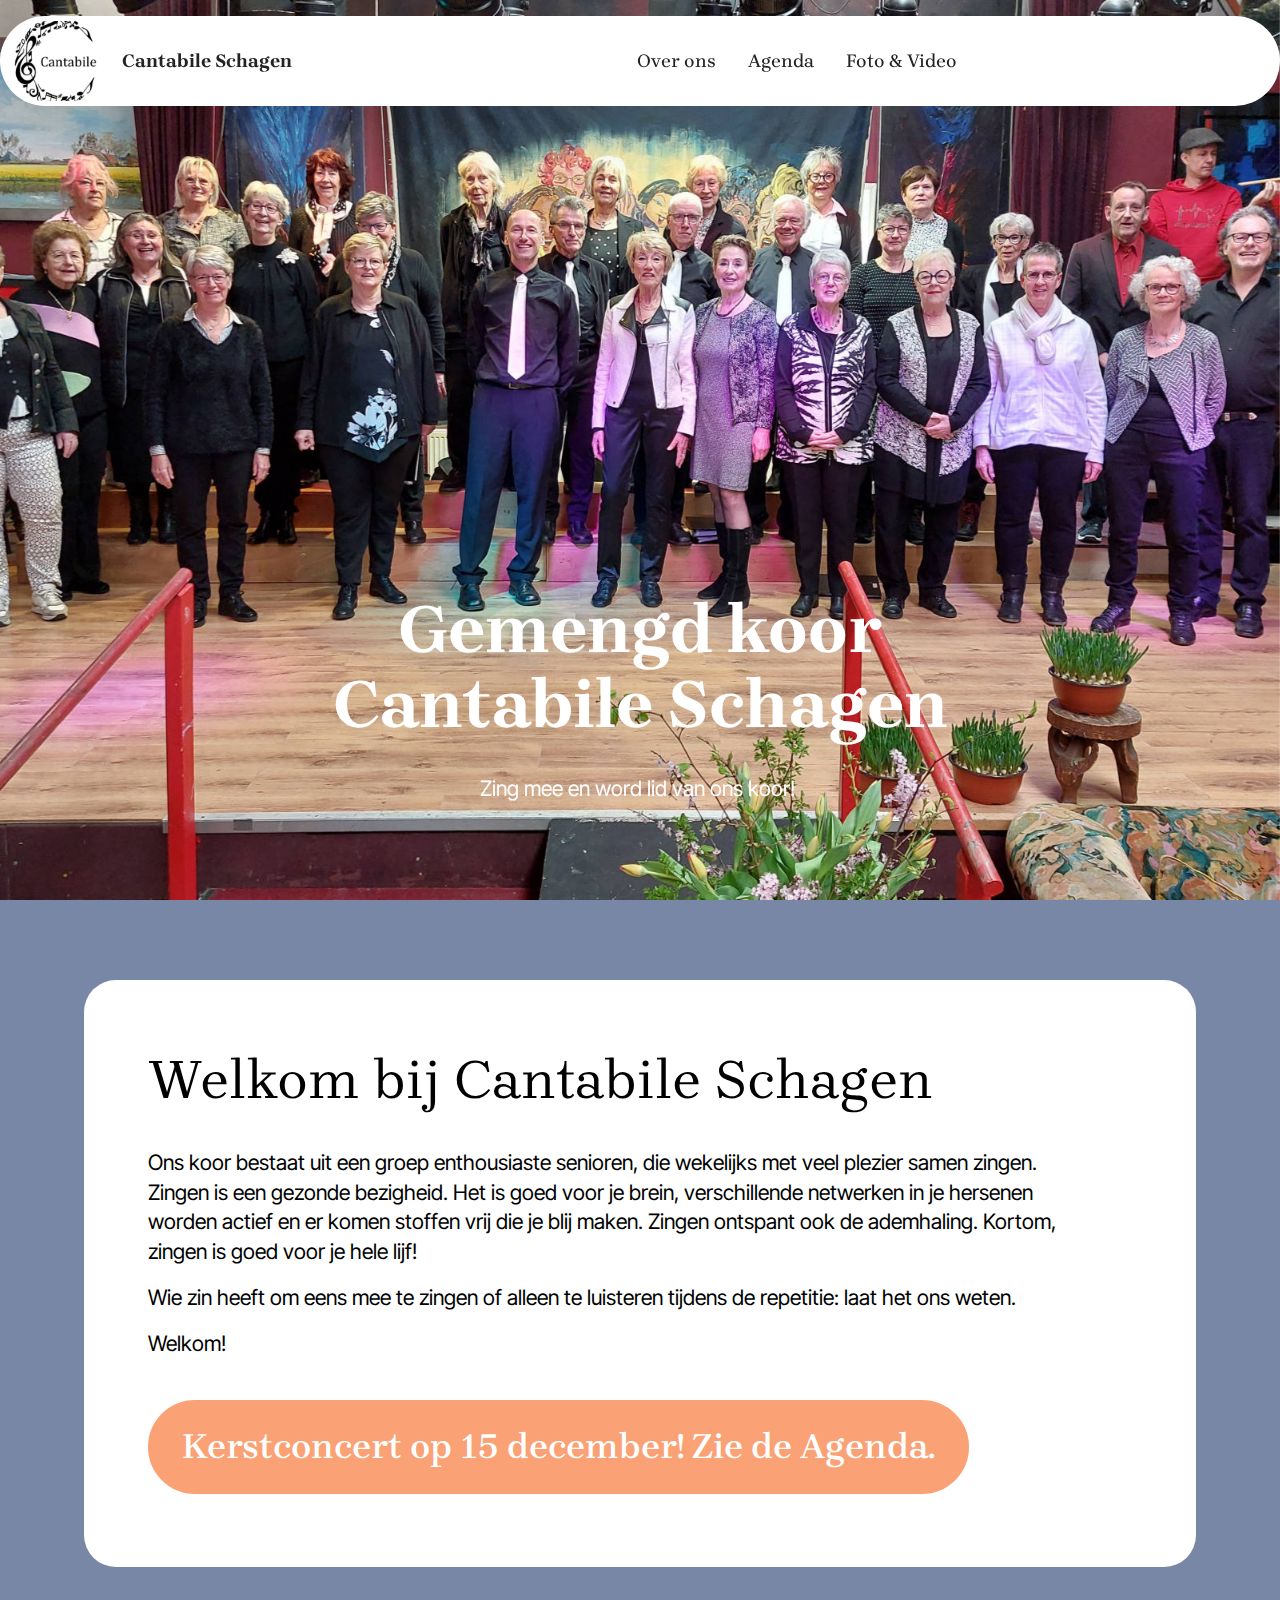
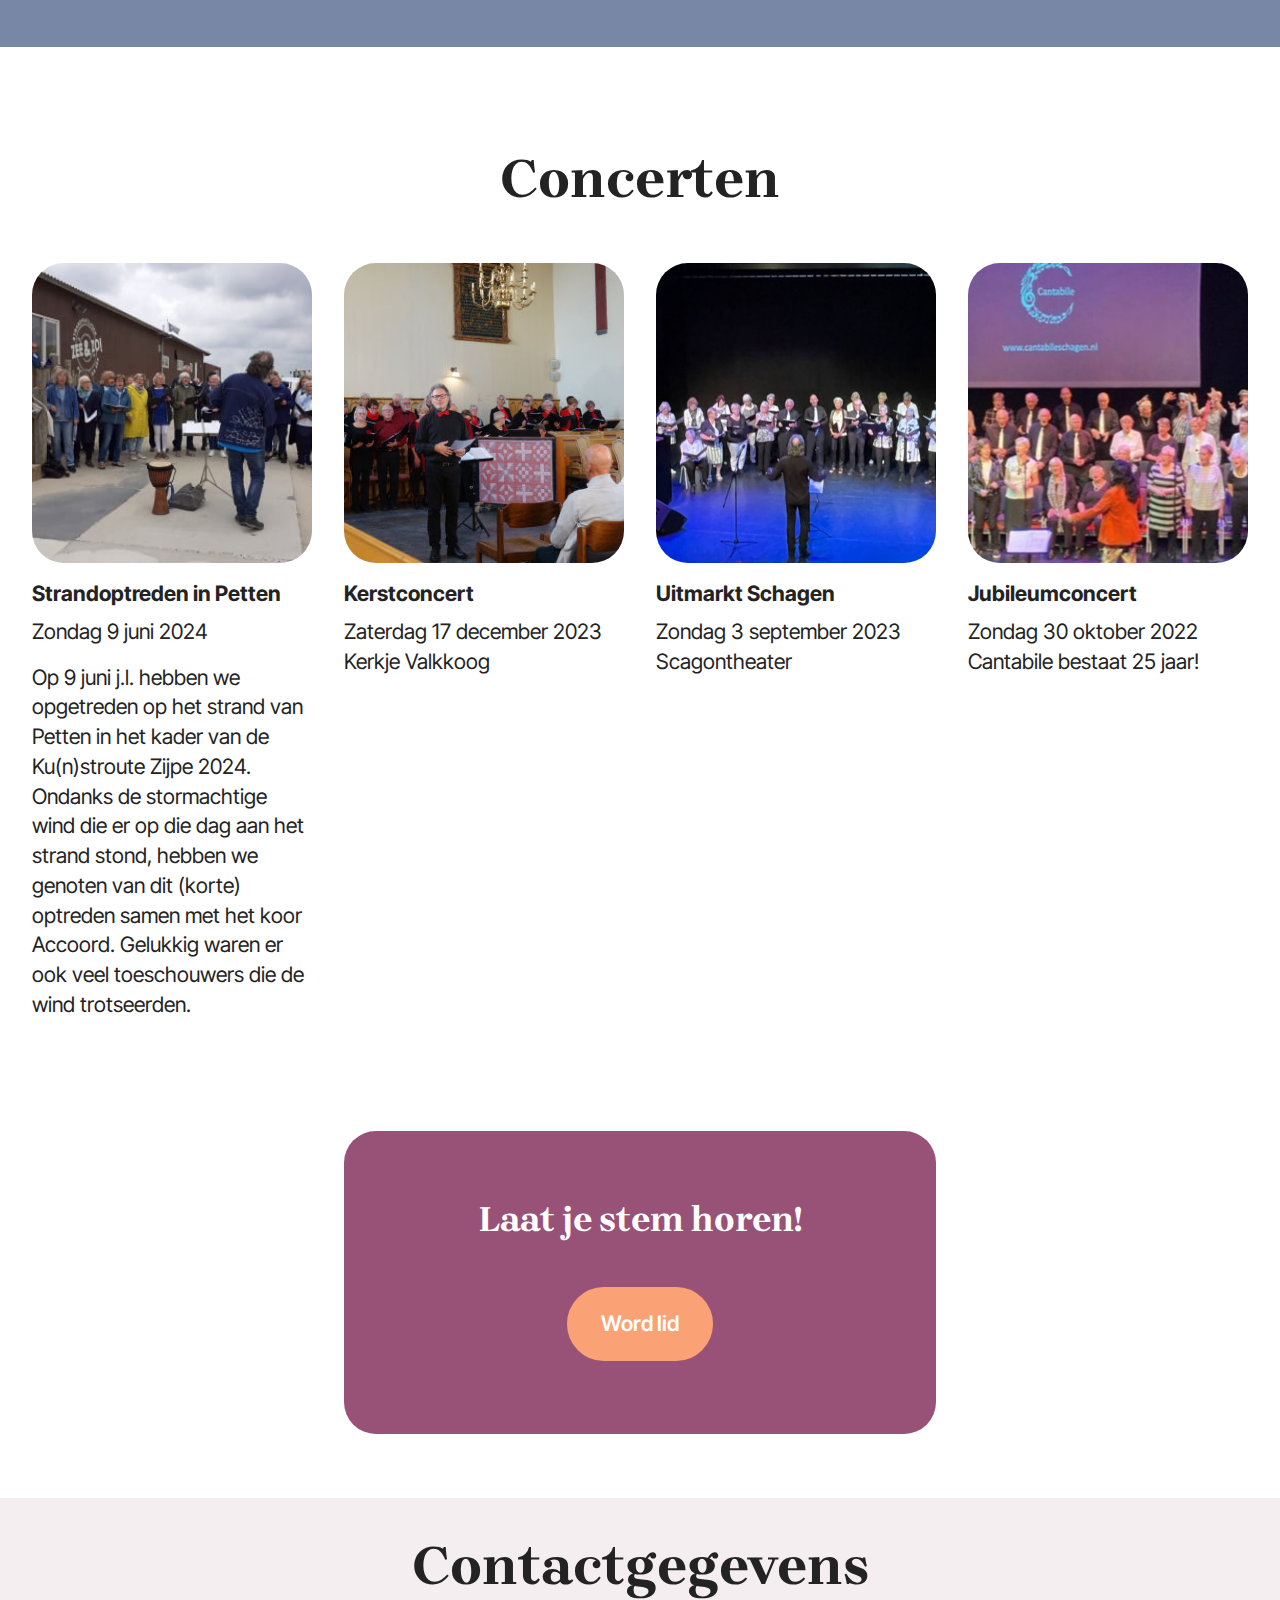
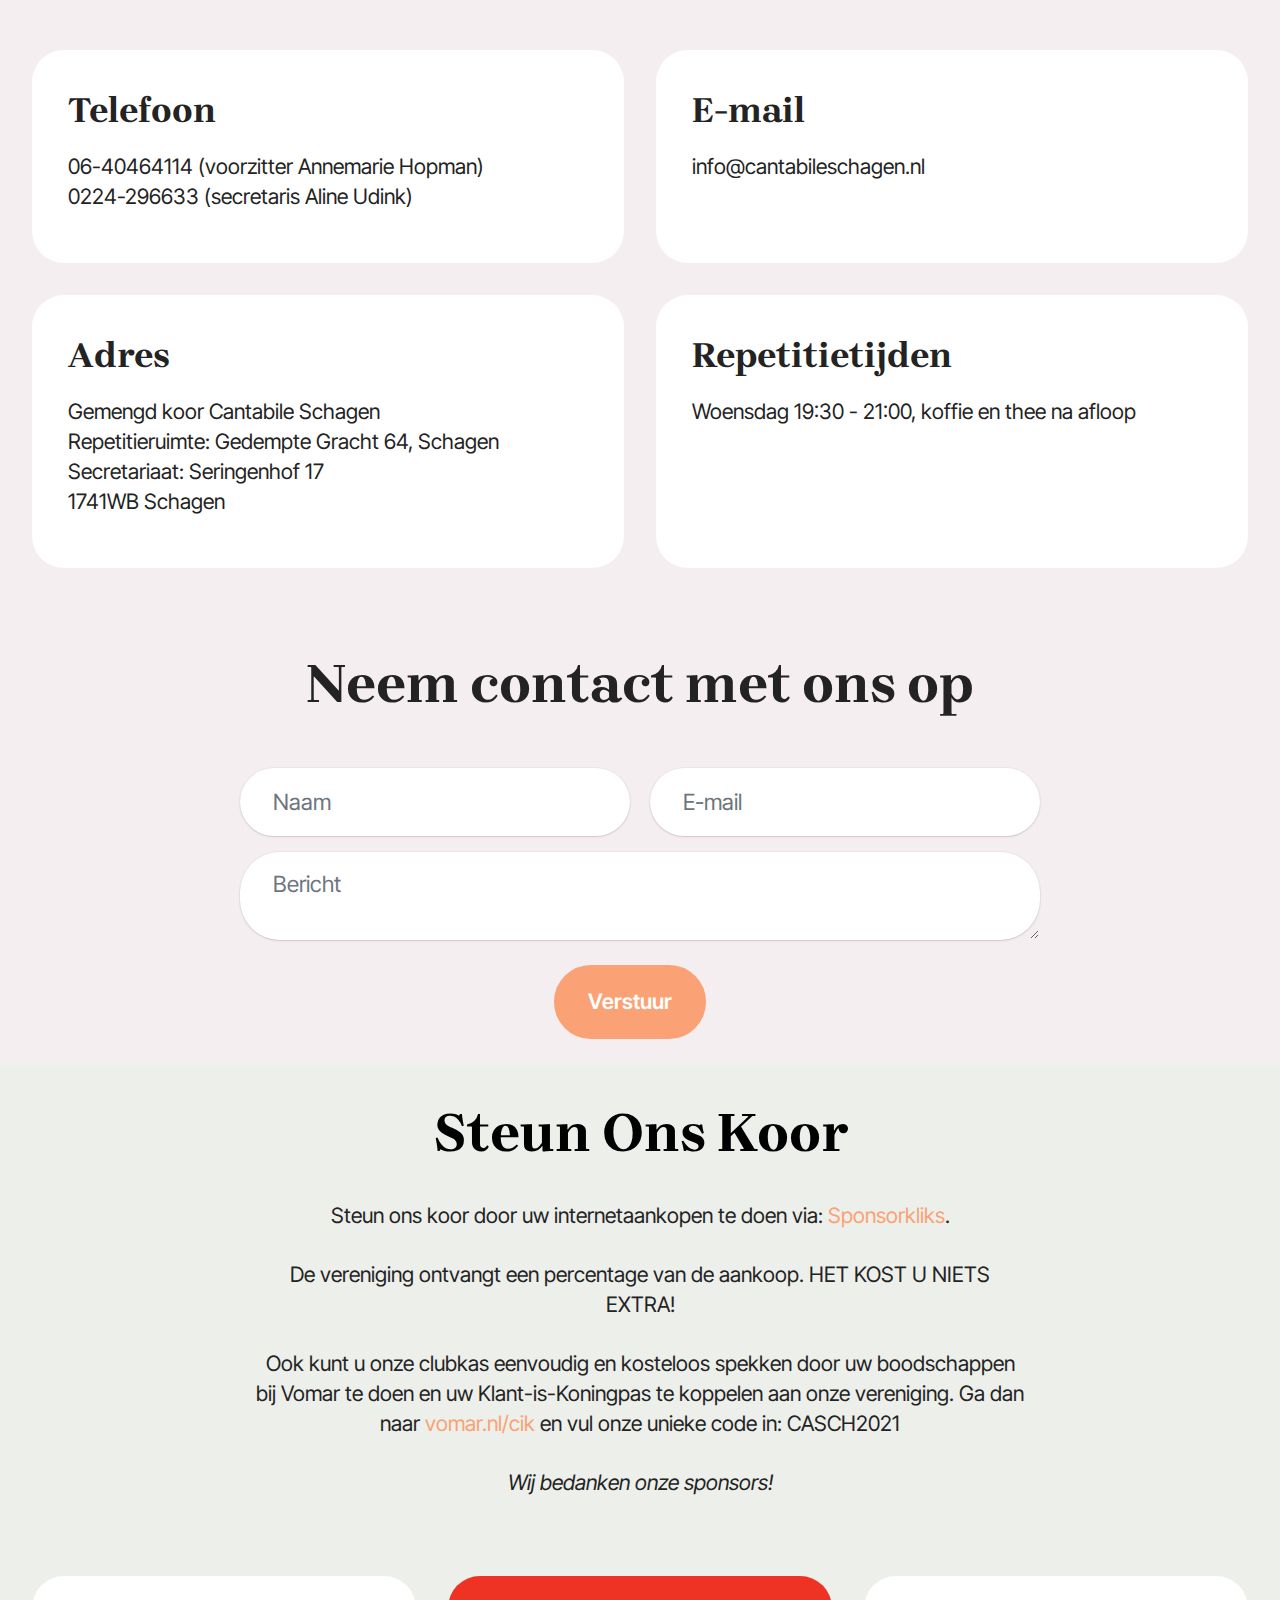
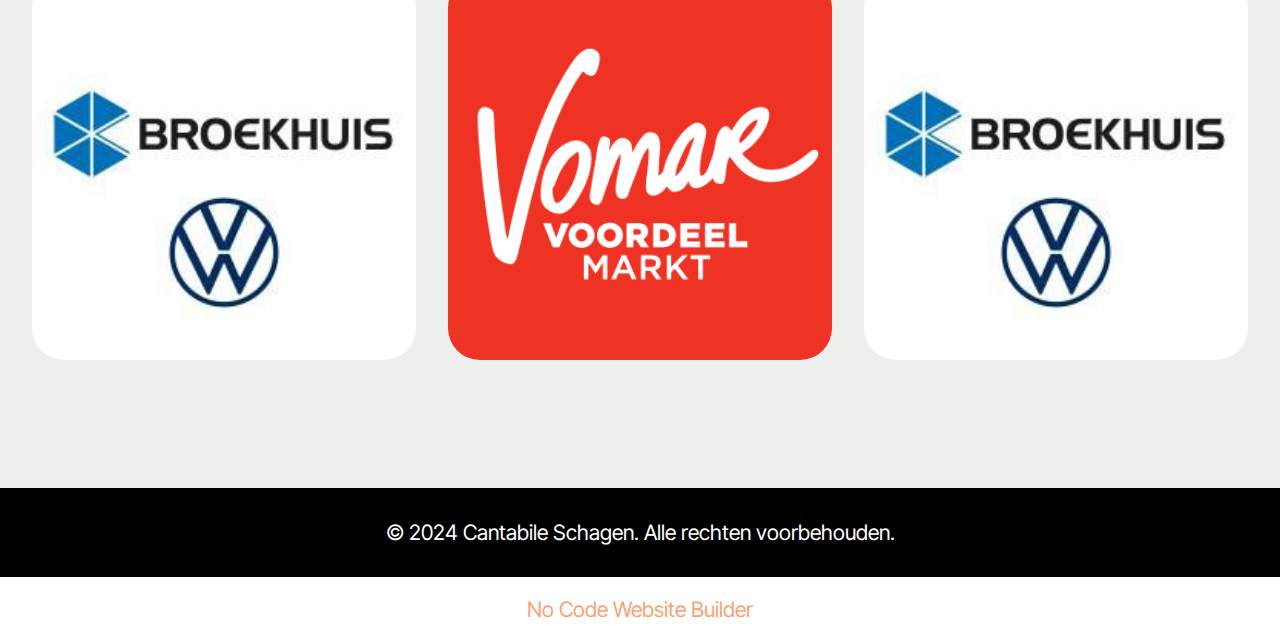
==== index.html @ 650d44a5 "create github pages" ====
<!DOCTYPE html>
<html  >
<head>
  <!-- Site made with Mobirise Website Builder v5.9.18, https://mobirise.com -->
  <meta charset="UTF-8">
  <meta http-equiv="X-UA-Compatible" content="IE=edge">
  <meta name="generator" content="Mobirise v5.9.18, mobirise.com">
  <meta name="viewport" content="width=device-width, initial-scale=1, minimum-scale=1">
  <link rel="shortcut icon" href="assets/images/logocantabile-128x128.png" type="image/x-icon">
  <meta name="description" content="Gemengd koor Cantabile Schagen treedt enkele keren per jaar op met een heel gevarieerd repertoire.">
  
  
  <title>Gemengd Koor Cantabile Schagen</title>
  <link rel="stylesheet" href="assets/web/assets/mobirise-icons2/mobirise2.css">
  <link rel="stylesheet" href="assets/bootstrap/css/bootstrap.min.css">
  <link rel="stylesheet" href="assets/bootstrap/css/bootstrap-grid.min.css">
  <link rel="stylesheet" href="assets/bootstrap/css/bootstrap-reboot.min.css">
  <link rel="stylesheet" href="assets/parallax/jarallax.css">
  <link rel="stylesheet" href="assets/dropdown/css/style.css">
  <link rel="stylesheet" href="assets/theme/css/style.css">
  <link rel="preload" href="https://fonts.googleapis.com/css2?family=Brygada+1918:wght@400;700&display=swap&display=swap" as="style" onload="this.onload=null;this.rel='stylesheet'">
  <noscript><link rel="stylesheet" href="https://fonts.googleapis.com/css2?family=Brygada+1918:wght@400;700&display=swap&display=swap"></noscript>
  <link rel="preload" href="https://fonts.googleapis.com/css?family=Inter+Tight:100,200,300,400,500,600,700,800,900,100i,200i,300i,400i,500i,600i,700i,800i,900i&display=swap" as="style" onload="this.onload=null;this.rel='stylesheet'">
  <noscript><link rel="stylesheet" href="https://fonts.googleapis.com/css?family=Inter+Tight:100,200,300,400,500,600,700,800,900,100i,200i,300i,400i,500i,600i,700i,800i,900i&display=swap"></noscript>
  <link rel="preload" as="style" href="assets/mobirise/css/mbr-additional.css?v=ohiqW1"><link rel="stylesheet" href="assets/mobirise/css/mbr-additional.css?v=ohiqW1" type="text/css">

  
  
  
</head>
<body>
  
  <section data-bs-version="5.1" class="menu menu2 cid-uhQRUQ1nWF" once="menu" id="menu-5-uhQRUQ1nWF">
	

	<nav class="navbar navbar-dropdown navbar-fixed-top navbar-expand-lg">
		<div class="container">
			<div class="navbar-brand">
				<span class="navbar-logo">
					<a href="https://www.cantabileschagen.nl">
						<img src="assets/images/logocantabile-128x128.png" alt="Cantabile Schagen Koor Logo" style="height: 5rem;">
					</a>
				</span>
				<span class="navbar-caption-wrap"><a class="navbar-caption text-black text-primary display-4" href="index.html">Cantabile Schagen</a></span>
			</div>
			<button class="navbar-toggler" type="button" data-toggle="collapse" data-bs-toggle="collapse" data-target="#navbarSupportedContent" data-bs-target="#navbarSupportedContent" aria-controls="navbarNavAltMarkup" aria-expanded="false" aria-label="Toggle navigation">
				<div class="hamburger">
					<span></span>
					<span></span>
					<span></span>
					<span></span>
				</div>
			</button>
			<div class="collapse navbar-collapse" id="navbarSupportedContent">
				<ul class="navbar-nav nav-dropdown nav-right" data-app-modern-menu="true"><li class="nav-item">
						<a class="nav-link link text-black text-primary display-4" href="about.html">Over ons<br></a>
					</li>
					<li class="nav-item">
						<a class="nav-link link text-black text-primary display-4" href="agenda.html" aria-expanded="false">Agenda</a>
					</li>
					<li class="nav-item">
						<a class="nav-link link text-black text-primary display-4" href="media.html">Foto &amp; Video</a>
					</li></ul>
				
				
			</div>
		</div>
	</nav>
</section>

<section data-bs-version="5.1" class="header16 cid-uhQRUQ28b9 mbr-fullscreen mbr-parallax-background" id="hero-17-uhQRUQ28b9">
  
  
  <div class="container-fluid">
    <div class="row">
      <div class="content-wrap col-12 col-md-12">
        <h1 class="mbr-section-title mbr-fonts-style mbr-white mb-4 display-1">
          <strong><br></strong><br><br><strong>Gemengd koor</strong><br><strong>Cantabile Schagen</strong>
        </h1>
        
        <p class="mbr-fonts-style mbr-text mbr-white mb-4 display-7">Zing mee en word lid van ons koor!&nbsp;</p>
        
      </div>
    </div>
  </div>
</section>

<section data-bs-version="5.1" class="article8 cid-uhQRUQ4ZMy" id="about-us-8-uhQRUQ4ZMy">
  

  
  
  <div class="container">
    <div class="row justify-content-center">
      <div class="card col-md-12 col-lg-11">
        <div class="card-wrapper">
          <div class="image-wrapper d-flex justify-content-center mb-4">
            
          </div>
          <div class="card-content-text">
            <h3 class="card-title mbr-fonts-style mbr-white mt-3 mb-4 display-2">Welkom bij Cantabile Schagen</h3>
          <div class="row card-box align-left">
            
            <div class="item features-without-image col-12 active">
              <div class="item-wrapper">
                
                <p class="mbr-text mbr-fonts-style display-7">Ons koor bestaat uit een groep enthousiaste senioren, die wekelijks met veel plezier samen zingen. Zingen is een gezonde bezigheid. Het is goed voor je brein, verschillende netwerken in je hersenen worden actief en er komen stoffen vrij die je blij maken. Zingen ontspant ook de ademhaling. Kortom, zingen is goed voor je hele lijf!</p>
              </div>
            </div><div class="item features-without-image col-12">
              <div class="item-wrapper">
                
                <p class="mbr-text mbr-fonts-style display-7">Wie zin heeft om eens mee te zingen of alleen te luisteren tijdens de repetitie: laat het ons weten.</p>
              </div>
            </div>
            <div class="item features-without-image col-12">
              <div class="item-wrapper">
                
                <p class="mbr-text mbr-fonts-style display-7">Welkom!</p>
              </div>
            </div>
            <div class="mbr-section-btn mt-3"><a class="btn btn-primary display-5" href="agenda.html">Kerstconcert op 15 december! Zie de Agenda.<br></a></div>
          </div>
          </div>
        </div>
      </div>
    </div>
  </div>
</section>

<section data-bs-version="5.1" class="features03 cid-uhQRUQ5E1u" id="news-1-uhQRUQ5E1u">
  
  
  <div class="container-fluid">
    <div class="row justify-content-center mb-5">
      <div class="col-12 content-head">
        <div class="mbr-section-head">
          <h4 class="mbr-section-title mbr-fonts-style align-center mb-0 display-2"><strong>Concerten</strong></h4>
          
        </div>
      </div>
    </div>
    <div class="row">
      
      <div class="item features-image col-12 col-md-6 col-lg-3 active">
        <div class="item-wrapper">
          <div class="item-img mb-3">
            <img src="assets/images/2024-06-09-kunstroute-512x288.jpg" alt="Mobirise Website Builder" title="" data-slide-to="0" data-bs-slide-to="0">
          </div>
          <div class="item-content align-left">
            <h5 class="item-title mbr-fonts-style mt-0 mb-2 display-7">
              <strong>Strandoptreden in Petten</strong></h5>
            <p class="mbr-text mbr-fonts-style mb-3 display-7">Zondag 9 juni 2024</p>
            <p class="mbr-text mbr-fonts-style mb-3 display-7">Op 9 juni j.l. hebben we opgetreden op het strand van Petten in het kader van de Ku(n)stroute Zijpe 2024. Ondanks de stormachtige wind die er op die dag aan het strand stond, hebben we genoten van dit (korte) optreden samen met het koor Accoord. Gelukkig waren er ook veel toeschouwers die de wind trotseerden.<br></p>
            
          </div>
        </div>
      </div><div class="item features-image col-12 col-md-6 col-lg-3">
        <div class="item-wrapper">
          <div class="item-img mb-3">
            <img src="assets/images/kerstconcert-valkkoog-2023-2-562x316.jpg" alt="Mobirise Website Builder" title="" data-slide-to="1" data-bs-slide-to="1">
          </div>
          <div class="item-content align-left">
            <h5 class="item-title mbr-fonts-style mb-2 mt-0 display-7">
              <strong>Kerstconcert</strong></h5>
            <p class="mbr-text mbr-fonts-style mb-3 display-7">Zaterdag 17 december 2023<br>Kerkje Valkkoog</p>
            <p class="mbr-text mbr-fonts-style mb-3 display-7"></p>
            
          </div>
        </div>
      </div><div class="item features-image col-12 col-md-6 col-lg-3">
        <div class="item-wrapper">
          <div class="item-img mb-3">
            <img src="assets/images/uitmarkt-2023-562x719.jpeg" alt="Mobirise Website Builder" title="" data-slide-to="2" data-bs-slide-to="2">
          </div>
          <div class="item-content align-left">
            <h5 class="item-title mbr-fonts-style mb-2 mt-0 display-7">
              <strong>Uitmarkt Schagen</strong></h5>
            <p class="mbr-text mbr-fonts-style mb-3 display-7">Zondag 3 september 2023<br>Scagontheater<br></p>
            <p class="mbr-text mbr-fonts-style mb-3 display-7"></p>
            
          </div>
        </div>
      </div><div class="item features-image col-12 col-md-6 col-lg-3">
        <div class="item-wrapper">
          <div class="item-img mb-3">
            <img src="assets/images/img-20221030-wa0003-2-562x422.jpeg" alt="Mobirise Website Builder" title="" data-slide-to="3" data-bs-slide-to="3">
          </div>
          <div class="item-content align-left">
            <h5 class="item-title mbr-fonts-style mb-2 mt-0 display-7">
              <strong>Jubileumconcert</strong></h5>
            <p class="mbr-text mbr-fonts-style mb-3 display-7">Zondag 30 oktober 2022 <br>Cantabile bestaat 25 jaar!<br></p>
            <p class="mbr-text mbr-fonts-style mb-3 display-7"></p>
            
          </div>
        </div>
      </div>
      
      
    </div>
  </div>
</section>

<section data-bs-version="5.1" class="header14 cid-uhQRUQ5TnM mbr-parallax-background" id="call-to-action-1-uhQRUQ5TnM">
	

	
	
	<div class="container">
		<div class="row justify-content-center">
			<div class="card col-12 col-md-12 col-lg-6">
				<div class="card-wrapper">
					<div class="card-box align-center">
						<h1 class="card-title mbr-fonts-style mb-4 display-5">
							<strong>Laat je stem horen!</strong>
						</h1>
						
						<div class="mbr-section-btn mt-4"><a class="btn btn-primary display-7" href="index.html#contact-form-2-uhQRUQ6xcD">Word lid</a></div>
					</div>
				</div>
			</div>
		</div>
	</div>
</section>

<section data-bs-version="5.1" class="contacts01 cid-uhQRUQ7mn5" id="contacts-1-uhQRUQ7mn5">
    

    
    
    <div class="container">
        <div class="row justify-content-center">
            <div class="col-12 content-head">
                <div class="mbr-section-head mb-5">
                    <h3 class="mbr-section-title mbr-fonts-style align-center mb-0 display-2">
                        <strong>Contactgegevens</strong>
                    </h3>
                    
                </div>
            </div>
        </div>
        <div class="row">
            <div class="item features-without-image col-12 col-md-6 active">
                <div class="item-wrapper">
                    <div class="text-wrapper">
                        <h6 class="card-title mbr-fonts-style mb-3 display-5">
                            <strong>Telefoon</strong>
                        </h6>
                        <p class="mbr-text mbr-fonts-style display-7">06-40464114 (voorzitter Annemarie Hopman)<br>0224-296633 (secretaris Aline Udink)</p>
                    </div>
                </div>
            </div>
            <div class="item features-without-image col-12 col-md-6">
                <div class="item-wrapper">
                    <div class="text-wrapper">
                        <h6 class="card-title mbr-fonts-style mb-3 display-5">
                            <strong>E-mail</strong>
                        </h6>
                        <p class="mbr-text mbr-fonts-style display-7">
                            <a href="mailto:info@cantabileschagen.nl" class="text-black">info@cantabileschagen.nl</a>
                        </p>
                    </div>
                </div>
            </div>
            <div class="item features-without-image col-12 col-md-6">
                <div class="item-wrapper">
                    <div class="text-wrapper">
                        <h6 class="card-title mbr-fonts-style mb-3 display-5">
                            <strong>Adres</strong>
                        </h6>
                        <p class="mbr-text mbr-fonts-style display-7">Gemengd koor Cantabile Schagen<br>Repetitieruimte: Gedempte Gracht 64, Schagen<br>Secretariaat:  Seringenhof 17<br>1741WB Schagen</p>
                    </div>
                </div>
            </div>
            <div class="item features-without-image col-12 col-md-6">
                <div class="item-wrapper">
                    <div class="text-wrapper">
                        <h6 class="card-title mbr-fonts-style mb-3 display-5"><strong>Repetitietijden</strong>
                        </h6>
                        <p class="mbr-text mbr-fonts-style display-7">Woensdag 19:30 - 21:00, koffie en thee na afloop</p>
                    </div>
                </div>
            </div>
        </div>
    </div>
</section>

<section data-bs-version="5.1" class="form5 cid-uhQRUQ6xcD" id="contact-form-2-uhQRUQ6xcD">
    
    
    <div class="container">
        <div class="row justify-content-center">
            <div class="col-12 content-head">
                <div class="mbr-section-head mb-5">
                    <h3 class="mbr-section-title mbr-fonts-style align-center mb-0 display-2">
                        <strong>Neem contact met ons op</strong>
                    </h3>
                    
                </div>
            </div>
        </div>
        <div class="row justify-content-center">
            <div class="col-lg-8 mx-auto mbr-form" data-form-type="formoid">
                <form action="https://mobirise.eu/" method="POST" class="mbr-form form-with-styler" data-form-title="Form Name"><input type="hidden" name="email" data-form-email="true" value="Q0D8c5EZMdqjHANXRT3CNNmE9d5QfCoZHqMTj9SYHrb6GYf7voAl6s8eejXF6FIRU9mNjlUaNM58X8zaoJ3c1DM2YzzeQXz5betIJ5Paf0qIH2y4/3u9vDwZ1eAcRpcl">
                    <div class="row">
                        <div hidden="hidden" data-form-alert="" class="alert alert-success col-12">Bedankt voor het invullen van het formulier!</div>
                        <div hidden="hidden" data-form-alert-danger="" class="alert alert-danger col-12">
                            Oops...! some problem!
                        </div>
                    </div>
                    <div class="dragArea row">
                        <div class="col-md col-sm-12 form-group mb-3" data-for="name">
                            <input type="text" name="name" placeholder="Naam" data-form-field="name" class="form-control" value="" id="name-contact-form-2-uhQRUQ6xcD">
                        </div>
                        <div class="col-md col-sm-12 form-group mb-3" data-for="email">
                            <input type="email" name="email" placeholder="E-mail" data-form-field="email" class="form-control" value="" id="email-contact-form-2-uhQRUQ6xcD">
                        </div>
                        <div class="col-12 form-group mb-3" data-for="textarea">
                            <textarea name="textarea" placeholder="Bericht" data-form-field="textarea" class="form-control" id="textarea-contact-form-2-uhQRUQ6xcD"></textarea>
                        </div>
                        <div class="col-lg-12 col-md-12 col-sm-12 align-center mbr-section-btn"><button type="submit" class="btn btn-primary display-7">Verstuur</button></div>
                    </div>
                </form>
            </div>
        </div>
    </div>
</section>

<section data-bs-version="5.1" class="clients04 cid-uhQRUQ44ix" id="partners-1-uhQRUQ44ix">
    
    
    <div class="container-fluid">
        <div class="row justify-content-center mb-5">
            <div class="col-12 content-head">
                <div class="mbr-section-head">
                    <h4 class="mbr-section-title mbr-fonts-style align-center mb-0 display-2">
                        <strong>Steun Ons Koor</strong>
                    </h4>
                    <h5 class="mbr-section-subtitle mbr-fonts-style align-center mt-4 mb-0 display-7">Steun ons koor door uw internetaankopen te doen via:&nbsp;<a href="http://www.sponsorkliks.com/winkels.php?club=7577" class="text-primary" target="_blank" style="font-size: calc(1.14rem + 0.26 * ((100vw - 62rem) / 25));">Sponsorkliks</a><span style="font-size: calc(1.14rem + 0.26 * ((100vw - 62rem) / 25));">.</span><br><span style="font-size: calc(1.14rem + 0.26 * ((100vw - 62rem) / 25));"><br></span><span style="font-size: calc(1.14rem + 0.26 * ((100vw - 62rem) / 25));">De vereniging ontvangt een percentage van de aankoop. HET KOST U NIETS EXTRA!</span><br><br><div>Ook kunt u onze clubkas eenvoudig en kosteloos spekken door uw boodschappen bij Vomar te doen en uw Klant-is-Koningpas te koppelen aan onze vereniging. Ga dan naar <a href="http://vomar.nl/cik" class="text-primary" target="_blank">vomar.nl/cik</a> en vul onze unieke code in: CASCH2021</div><div><br></div><div><em>Wij bedanken onze sponsors!</em></div><div><br></div></h5>
                </div>
            </div>
        </div>
        <div class="row">
            
            
            <div class="item features-image col-12 col-md-6 col-sm-6 col-lg-4 active">
                <div class="item-wrapper">
                    <div class="">
                        <a href="http://www.broekhuis.nl" target="_blank"><img src="assets/images/vw-logo-broekhuis-250x250.jpg" alt="Mobirise Website Builder" title="" data-slide-to="0" data-bs-slide-to="0"></a>
                    </div>
                    
                </div>
            </div><div class="item features-image col-12 col-md-6 col-sm-6 col-lg-4">
                <div class="item-wrapper">
                    <div class="">
                        <a href="https://vomar.nl"><img src="assets/images/vomar-logo-wit-op-rood-353x353.png" alt="Mobirise Website Builder" title="" data-slide-to="1" data-bs-slide-to="1"></a>
                    </div>
                    
                </div>
            </div><div class="item features-image col-12 col-md-6 col-sm-6 col-lg-4">
                <div class="item-wrapper">
                    <div class="">
                        <a href="https://www.broekhuis.nl"><img src="assets/images/vw-logo-broekhuis-250x250.jpg" alt="Mobirise Website Builder" title="" data-slide-to="2" data-bs-slide-to="2"></a>
                    </div>
                    
                </div>
            </div>
            
            
            
        </div>
    </div>
</section>

<section data-bs-version="5.1" class="footer4 cid-uhQRUQ7taB" once="footers" id="footer-4-uhQRUQ7taB">

    

    

    <div class="container">
        <div class="media-container-row align-center mbr-white">
            <div class="col-12">
                <p class="mbr-text mb-0 mbr-fonts-style display-7">© 2024 Cantabile Schagen. Alle rechten voorbehouden.</p>
            </div>
        </div>
    </div>
</section><section class="display-7" style="padding: 0;align-items: center;justify-content: center;flex-wrap: wrap;    align-content: center;display: flex;position: relative;height: 4rem;"><a href="https://mobiri.se/3371521" style="flex: 1 1;height: 4rem;position: absolute;width: 100%;z-index: 1;"><img alt="" style="height: 4rem;" src="[data-uri]"></a><p style="margin: 0;text-align: center;" class="display-7">&#8204;</p><a style="z-index:1" href="https://mobirise.com/builder/no-code-website-builder.html">No Code Website Builder</a></section><script src="assets/bootstrap/js/bootstrap.bundle.min.js"></script>  <script src="assets/parallax/jarallax.js"></script>  <script src="assets/smoothscroll/smooth-scroll.js"></script>  <script src="assets/ytplayer/index.js"></script>  <script src="assets/dropdown/js/navbar-dropdown.js"></script>  <script src="assets/theme/js/script.js"></script>  <script src="assets/formoid/formoid.min.js"></script>  
  
  
</body>
</html>
---- assets/web/assets/mobirise-icons2/mobirise2.css ----
@font-face {
  font-family: 'Moririse2';
  font-display: swap;
  src:  url('mobirise2.eot?f2bix4');
  src:  url('mobirise2.eot?f2bix4#iefix') format('embedded-opentype'),
    url('mobirise2.ttf?f2bix4') format('truetype'),
    url('mobirise2.woff?f2bix4') format('woff'),
    url('mobirise2.svg?f2bix4#mobirise2') format('svg');
  font-weight: normal;
  font-style: normal;
}

[class^="mobi-"], [class*=" mobi-"] {
  /* use !important to prevent issues with browser extensions that change fonts */
  font-family: 'Moririse2' !important;
  speak: none;
  font-style: normal;
  font-weight: normal;
  font-variant: normal;
  text-transform: none;
  line-height: 1;

  /* Better Font Rendering =========== */
  -webkit-font-smoothing: antialiased;
  -moz-osx-font-smoothing: grayscale;
}

.mobi-mbri-add-submenu:before {
  content: "\e900";
}
.mobi-mbri-alert:before {
  content: "\e901";
}
.mobi-mbri-align-center:before {
  content: "\e902";
}
.mobi-mbri-align-justify:before {
  content: "\e903";
}
.mobi-mbri-align-left:before {
  content: "\e904";
}
.mobi-mbri-align-right:before {
  content: "\e905";
}
.mobi-mbri-android:before {
  content: "\e906";
}
.mobi-mbri-apple:before {
  content: "\e907";
}
.mobi-mbri-arrow-down:before {
  content: "\e908";
}
.mobi-mbri-arrow-next:before {
  content: "\e909";
}
.mobi-mbri-arrow-prev:before {
  content: "\e90a";
}
.mobi-mbri-arrow-up:before {
  content: "\e90b";
}
.mobi-mbri-bold:before {
  content: "\e90c";
}
.mobi-mbri-bookmark:before {
  content: "\e90d";
}
.mobi-mbri-bootstrap:before {
  content: "\e90e";
}
.mobi-mbri-briefcase:before {
  content: "\e90f";
}
.mobi-mbri-browse:before {
  content: "\e910";
}
.mobi-mbri-bulleted-list:before {
  content: "\e911";
}
.mobi-mbri-calendar:before {
  content: "\e912";
}
.mobi-mbri-camera:before {
  content: "\e913";
}
.mobi-mbri-cart-add:before {
  content: "\e914";
}
.mobi-mbri-cart-full:before {
  content: "\e915";
}
.mobi-mbri-cash:before {
  content: "\e916";
}
.mobi-mbri-change-style:before {
  content: "\e917";
}
.mobi-mbri-chat:before {
  content: "\e918";
}
.mobi-mbri-clock:before {
  content: "\e919";
}
.mobi-mbri-close:before {
  content: "\e91a";
}
.mobi-mbri-cloud:before {
  content: "\e91b";
}
.mobi-mbri-code:before {
  content: "\e91c";
}
.mobi-mbri-contact-form:before {
  content: "\e91d";
}
.mobi-mbri-credit-card:before {
  content: "\e91e";
}
.mobi-mbri-cursor-click:before {
  content: "\e91f";
}
.mobi-mbri-cust-feedback:before {
  content: "\e920";
}
.mobi-mbri-database:before {
  content: "\e921";
}
.mobi-mbri-delivery:before {
  content: "\e922";
}
.mobi-mbri-desktop:before {
  content: "\e923";
}
.mobi-mbri-devices:before {
  content: "\e924";
}
.mobi-mbri-down:before {
  content: "\e925";
}
.mobi-mbri-download-2:before {
  content: "\e926";
}
.mobi-mbri-download:before {
  content: "\e927";
}
.mobi-mbri-drag-n-drop-2:before {
  content: "\e928";
}
.mobi-mbri-drag-n-drop:before {
  content: "\e929";
}
.mobi-mbri-edit-2:before {
  content: "\e92a";
}
.mobi-mbri-edit:before {
  content: "\e92b";
}
.mobi-mbri-error:before {
  content: "\e92c";
}
.mobi-mbri-extension:before {
  content: "\e92d";
}
.mobi-mbri-features:before {
  content: "\e92e";
}
.mobi-mbri-file:before {
  content: "\e92f";
}
.mobi-mbri-flag:before {
  content: "\e930";
}
.mobi-mbri-folder:before {
  content: "\e931";
}
.mobi-mbri-gift:before {
  content: "\e932";
}
.mobi-mbri-github:before {
  content: "\e933";
}
.mobi-mbri-globe-2:before {
  content: "\e934";
}
.mobi-mbri-globe:before {
  content: "\e935";
}
.mobi-mbri-growing-chart:before {
  content: "\e936";
}
.mobi-mbri-hearth:before {
  content: "\e937";
}
.mobi-mbri-help:before {
  content: "\e938";
}
.mobi-mbri-home:before {
  content: "\e939";
}
.mobi-mbri-hot-cup:before {
  content: "\e93a";
}
.mobi-mbri-idea:before {
  content: "\e93b";
}
.mobi-mbri-image-gallery:before {
  content: "\e93c";
}
.mobi-mbri-image-slider:before {
  content: "\e93d";
}
.mobi-mbri-info:before {
  content: "\e93e";
}
.mobi-mbri-italic:before {
  content: "\e93f";
}
.mobi-mbri-key:before {
  content: "\e940";
}
.mobi-mbri-laptop:before {
  content: "\e941";
}
.mobi-mbri-layers:before {
  content: "\e942";
}
.mobi-mbri-left-right:before {
  content: "\e943";
}
.mobi-mbri-left:before {
  content: "\e944";
}
.mobi-mbri-letter:before {
  content: "\e945";
}
.mobi-mbri-like:before {
  content: "\e946";
}
.mobi-mbri-link:before {
  content: "\e947";
}
.mobi-mbri-lock:before {
  content: "\e948";
}
.mobi-mbri-login:before {
  content: "\e949";
}
.mobi-mbri-logout:before {
  content: "\e94a";
}
.mobi-mbri-magic-stick:before {
  content: "\e94b";
}
.mobi-mbri-map-pin:before {
  content: "\e94c";
}
.mobi-mbri-menu:before {
  content: "\e94d";
}
.mobi-mbri-mobile-2:before {
  content: "\e94e";
}
.mobi-mbri-mobile-horizontal:before {
  content: "\e94f";
}
.mobi-mbri-mobile:before {
  content: "\e950";
}
.mobi-mbri-mobirise:before {
  content: "\e951";
}
.mobi-mbri-more-horizontal:before {
  content: "\e952";
}
.mobi-mbri-more-vertical:before {
  content: "\e953";
}
.mobi-mbri-music:before {
  content: "\e954";
}
.mobi-mbri-new-file:before {
  content: "\e955";
}
.mobi-mbri-numbered-list:before {
  content: "\e956";
}
.mobi-mbri-opened-folder:before {
  content: "\e957";
}
.mobi-mbri-pages:before {
  content: "\e958";
}
.mobi-mbri-paper-plane:before {
  content: "\e959";
}
.mobi-mbri-paperclip:before {
  content: "\e95a";
}
.mobi-mbri-phone:before {
  content: "\e95b";
}
.mobi-mbri-photo:before {
  content: "\e95c";
}
.mobi-mbri-photos:before {
  content: "\e95d";
}
.mobi-mbri-pin:before {
  content: "\e95e";
}
.mobi-mbri-play:before {
  content: "\e95f";
}
.mobi-mbri-plus:before {
  content: "\e960";
}
.mobi-mbri-preview:before {
  content: "\e961";
}
.mobi-mbri-print:before {
  content: "\e962";
}
.mobi-mbri-protect:before {
  content: "\e963";
}
.mobi-mbri-question:before {
  content: "\e964";
}
.mobi-mbri-quote-left:before {
  content: "\e965";
}
.mobi-mbri-quote-right:before {
  content: "\e966";
}
.mobi-mbri-redo:before {
  content: "\e967";
}
.mobi-mbri-refresh:before {
  content: "\e968";
}
.mobi-mbri-responsive-2:before {
  content: "\e969";
}
.mobi-mbri-responsive:before {
  content: "\e96a";
}
.mobi-mbri-right:before {
  content: "\e96b";
}
.mobi-mbri-rocket:before {
  content: "\e96c";
}
.mobi-mbri-sad-face:before {
  content: "\e96d";
}
.mobi-mbri-sale:before {
  content: "\e96e";
}
.mobi-mbri-save:before {
  content: "\e96f";
}
.mobi-mbri-search:before {
  content: "\e970";
}
.mobi-mbri-setting-2:before {
  content: "\e971";
}
.mobi-mbri-setting-3:before {
  content: "\e972";
}
.mobi-mbri-setting:before {
  content: "\e973";
}
.mobi-mbri-share:before {
  content: "\e974";
}
.mobi-mbri-shopping-bag:before {
  content: "\e975";
}
.mobi-mbri-shopping-basket:before {
  content: "\e976";
}
.mobi-mbri-shopping-cart:before {
  content: "\e977";
}
.mobi-mbri-sites:before {
  content: "\e978";
}
.mobi-mbri-smile-face:before {
  content: "\e979";
}
.mobi-mbri-speed:before {
  content: "\e97a";
}
.mobi-mbri-star:before {
  content: "\e97b";
}
.mobi-mbri-success:before {
  content: "\e97c";
}
.mobi-mbri-sun:before {
  content: "\e97d";
}
.mobi-mbri-sun2:before {
  content: "\e97e";
}
.mobi-mbri-tablet-vertical:before {
  content: "\e97f";
}
.mobi-mbri-tablet:before {
  content: "\e980";
}
.mobi-mbri-target:before {
  content: "\e981";
}
.mobi-mbri-timer:before {
  content: "\e982";
}
.mobi-mbri-to-ftp:before {
  content: "\e983";
}
.mobi-mbri-to-local-drive:before {
  content: "\e984";
}
.mobi-mbri-touch-swipe:before {
  content: "\e985";
}
.mobi-mbri-touch:before {
  content: "\e986";
}
.mobi-mbri-trash:before {
  content: "\e987";
}
.mobi-mbri-underline:before {
  content: "\e988";
}
.mobi-mbri-undo:before {
  content: "\e989";
}
.mobi-mbri-unlink:before {
  content: "\e98a";
}
.mobi-mbri-unlock:before {
  content: "\e98b";
}
.mobi-mbri-up-down:before {
  content: "\e98c";
}
.mobi-mbri-up:before {
  content: "\e98d";
}
.mobi-mbri-update:before {
  content: "\e98e";
}
.mobi-mbri-upload-2:before {
  content: "\e98f";
}
.mobi-mbri-upload:before {
  content: "\e990";
}
.mobi-mbri-user-2:before {
  content: "\e991";
}
.mobi-mbri-user:before {
  content: "\e992";
}
.mobi-mbri-users:before {
  content: "\e993";
}
.mobi-mbri-video-play:before {
  content: "\e994";
}
.mobi-mbri-video:before {
  content: "\e995";
}
.mobi-mbri-watch:before {
  content: "\e996";
}
.mobi-mbri-website-theme-2:before {
  content: "\e997";
}
.mobi-mbri-website-theme:before {
  content: "\e998";
}
.mobi-mbri-wifi:before {
  content: "\e999";
}
.mobi-mbri-windows:before {
  content: "\e99a";
}
.mobi-mbri-zoom-in:before {
  content: "\e99b";
}
.mobi-mbri-zoom-out:before {
  content: "\e99c";
}
---- assets/parallax/jarallax.css ----
.jarallax {
    position: relative;
    z-index: 0;
}
.jarallax > .jarallax-img {
    position: absolute;
    object-fit: cover;
    /* support for plugin https://github.com/bfred-it/object-fit-images */
    font-family: 'object-fit: cover;';
    top: 0;
    left: 0;
    width: 100%;
    height: 100%;
    z-index: -1;
}
---- assets/dropdown/css/style.css ----
.navbar-dropdown {
  left: 0;
  padding: 0;
  position: absolute;
  right: 0;
  top: 0;
  transition: all 0.45s ease;
  z-index: 1030;
  background: #282828; }
  .navbar-dropdown .navbar-logo {
    margin-right: 0.8rem;
    transition: margin 0.3s ease-in-out;
    vertical-align: middle; }
    .navbar-dropdown .navbar-logo img {
      height: 3.125rem;
      transition: all 0.3s ease-in-out; }
    .navbar-dropdown .navbar-logo.mbr-iconfont {
      font-size: 3.125rem;
      line-height: 3.125rem; }
  .navbar-dropdown .navbar-caption {
    font-weight: 700;
    white-space: normal;
    vertical-align: -4px;
    line-height: 3.125rem !important; }
    .navbar-dropdown .navbar-caption, .navbar-dropdown .navbar-caption:hover {
      color: inherit;
      text-decoration: none; }
  .navbar-dropdown .mbr-iconfont + .navbar-caption {
    vertical-align: -1px; }
  .navbar-dropdown.navbar-fixed-top {
    position: fixed; }
  .navbar-dropdown .navbar-brand span {
    vertical-align: -4px; }
  .navbar-dropdown.bg-color.transparent {
    background: none; }
  .navbar-dropdown.navbar-short .navbar-brand {
    padding: 0.625rem 0; }
    .navbar-dropdown.navbar-short .navbar-brand span {
      vertical-align: -1px; }
  .navbar-dropdown.navbar-short .navbar-caption {
    line-height: 2.375rem !important;
    vertical-align: -2px; }
  .navbar-dropdown.navbar-short .navbar-logo {
    margin-right: 0.5rem; }
    .navbar-dropdown.navbar-short .navbar-logo img {
      height: 2.375rem; }
    .navbar-dropdown.navbar-short .navbar-logo.mbr-iconfont {
      font-size: 2.375rem;
      line-height: 2.375rem; }
  .navbar-dropdown.navbar-short .mbr-table-cell {
    height: 3.625rem; }
  .navbar-dropdown .navbar-close {
    left: 0.6875rem;
    position: fixed;
    top: 0.75rem;
    z-index: 1000; }
  .navbar-dropdown .hamburger-icon {
    content: "";
    display: inline-block;
    vertical-align: middle;
    width: 16px;
    -webkit-box-shadow: 0 -6px 0 1px #282828,0 0 0 1px #282828,0 6px 0 1px #282828;
    -moz-box-shadow: 0 -6px 0 1px #282828,0 0 0 1px #282828,0 6px 0 1px #282828;
    box-shadow: 0 -6px 0 1px #282828,0 0 0 1px #282828,0 6px 0 1px #282828; }

.dropdown-menu .dropdown-toggle[data-toggle="dropdown-submenu"]::after {
  border-bottom: 0.35em solid transparent;
  border-left: 0.35em solid;
  border-right: 0;
  border-top: 0.35em solid transparent;
  margin-left: 0.3rem; }

.dropdown-menu .dropdown-item:focus {
  outline: 0; }

.nav-dropdown {
  font-size: 0.75rem;
  font-weight: 500;
  height: auto !important; }
  .nav-dropdown .nav-btn {
    padding-left: 1rem; }
  .nav-dropdown .link {
    margin: .667em 1.667em;
    font-weight: 500;
    padding: 0;
    transition: color .2s ease-in-out; }
    .nav-dropdown .link.dropdown-toggle {
      margin-right: 2.583em; }
      .nav-dropdown .link.dropdown-toggle::after {
        margin-left: .25rem;
        border-top: 0.35em solid;
        border-right: 0.35em solid transparent;
        border-left: 0.35em solid transparent;
        border-bottom: 0; }
      .nav-dropdown .link.dropdown-toggle[aria-expanded="true"] {
        margin: 0;
        padding: 0.667em 3.263em  0.667em 1.667em; }
  .nav-dropdown .link::after,
  .nav-dropdown .dropdown-item::after {
    color: inherit; }
  .nav-dropdown .btn {
    font-size: 0.75rem;
    font-weight: 700;
    letter-spacing: 0;
    margin-bottom: 0;
    padding-left: 1.25rem;
    padding-right: 1.25rem; }
  .nav-dropdown .dropdown-menu {
    border-radius: 0;
    border: 0;
    left: 0;
    margin: 0;
    padding-bottom: 1.25rem;
    padding-top: 1.25rem;
    position: relative; }
  .nav-dropdown .dropdown-submenu {
    margin-left: 0.125rem;
    top: 0; }
  .nav-dropdown .dropdown-item {
    font-weight: 500;
    line-height: 2;
    padding: 0.3846em 4.615em 0.3846em 1.5385em;
    position: relative;
    transition: color .2s ease-in-out, background-color .2s ease-in-out; }
    .nav-dropdown .dropdown-item::after {
      margin-top: -0.3077em;
      position: absolute;
      right: 1.1538em;
      top: 50%; }
    .nav-dropdown .dropdown-item:focus, .nav-dropdown .dropdown-item:hover {
      background: none; }

@media (max-width: 767px) {
  .nav-dropdown.navbar-toggleable-sm {
    bottom: 0;
    display: none;
    left: 0;
    overflow-x: hidden;
    position: fixed;
    top: 0;
    transform: translateX(-100%);
    -ms-transform: translateX(-100%);
    -webkit-transform: translateX(-100%);
    width: 18.75rem;
    z-index: 999; } }
.nav-dropdown.navbar-toggleable-xl {
  bottom: 0;
  display: none;
  left: 0;
  overflow-x: hidden;
  position: fixed;
  top: 0;
  transform: translateX(-100%);
  -ms-transform: translateX(-100%);
  -webkit-transform: translateX(-100%);
  width: 18.75rem;
  z-index: 999; }

.nav-dropdown-sm {
  display: block !important;
  overflow-x: hidden;
  overflow: auto;
  padding-top: 3.875rem; }
  .nav-dropdown-sm::after {
    content: "";
    display: block;
    height: 3rem;
    width: 100%; }
  .nav-dropdown-sm.collapse.in ~ .navbar-close {
    display: block !important; }
  .nav-dropdown-sm.collapsing, .nav-dropdown-sm.collapse.in {
    transform: translateX(0);
    -ms-transform: translateX(0);
    -webkit-transform: translateX(0);
    transition: all 0.25s ease-out;
    -webkit-transition: all 0.25s ease-out;
    background: #282828; }
  .nav-dropdown-sm.collapsing[aria-expanded="false"] {
    transform: translateX(-100%);
    -ms-transform: translateX(-100%);
    -webkit-transform: translateX(-100%); }
  .nav-dropdown-sm .nav-item {
    display: block;
    margin-left: 0 !important;
    padding-left: 0; }
  .nav-dropdown-sm .link,
  .nav-dropdown-sm .dropdown-item {
    border-top: 1px dotted rgba(255, 255, 255, 0.1);
    font-size: 0.8125rem;
    line-height: 1.6;
    margin: 0 !important;
    padding: 0.875rem 2.4rem 0.875rem 1.5625rem !important;
    position: relative;
    white-space: normal; }
    .nav-dropdown-sm .link:focus, .nav-dropdown-sm .link:hover,
    .nav-dropdown-sm .dropdown-item:focus,
    .nav-dropdown-sm .dropdown-item:hover {
      background: rgba(0, 0, 0, 0.2) !important;
      color: #c0a375; }
  .nav-dropdown-sm .nav-btn {
    position: relative;
    padding: 1.5625rem 1.5625rem 0 1.5625rem; }
    .nav-dropdown-sm .nav-btn::before {
      border-top: 1px dotted rgba(255, 255, 255, 0.1);
      content: "";
      left: 0;
      position: absolute;
      top: 0;
      width: 100%; }
    .nav-dropdown-sm .nav-btn + .nav-btn {
      padding-top: 0.625rem; }
      .nav-dropdown-sm .nav-btn + .nav-btn::before {
        display: none; }
  .nav-dropdown-sm .btn {
    padding: 0.625rem 0; }
  .nav-dropdown-sm .dropdown-toggle[data-toggle="dropdown-submenu"]::after {
    margin-left: .25rem;
    border-top: 0.35em solid;
    border-right: 0.35em solid transparent;
    border-left: 0.35em solid transparent;
    border-bottom: 0; }
  .nav-dropdown-sm .dropdown-toggle[data-toggle="dropdown-submenu"][aria-expanded="true"]::after {
    border-top: 0;
    border-right: 0.35em solid transparent;
    border-left: 0.35em solid transparent;
    border-bottom: 0.35em solid; }
  .nav-dropdown-sm .dropdown-menu {
    margin: 0;
    padding: 0;
    position: relative;
    top: 0;
    left: 0;
    width: 100%;
    border: 0;
    float: none;
    border-radius: 0;
    background: none; }
  .nav-dropdown-sm .dropdown-submenu {
    left: 100%;
    margin-left: 0.125rem;
    margin-top: -1.25rem;
    top: 0; }

.navbar-toggleable-sm .nav-dropdown .dropdown-menu {
  position: absolute; }

.navbar-toggleable-sm .nav-dropdown .dropdown-submenu {
  left: 100%;
  margin-left: 0.125rem;
  margin-top: -1.25rem;
  top: 0; }

.navbar-toggleable-sm.opened .nav-dropdown .dropdown-menu {
  position: relative; }

.navbar-toggleable-sm.opened .nav-dropdown .dropdown-submenu {
  left: 0;
  margin-left: 00rem;
  margin-top: 0rem;
  top: 0; }

.is-builder .nav-dropdown.collapsing {
  transition: none !important; }
---- assets/theme/css/style.css ----
.engine {
	position: absolute;
	text-indent: -2400px;
	text-align: center;
	padding: 0;
	top: 0;
	left: -2400px;
}@charset "UTF-8";
section {
  background-color: #ffffff;
}

body {
  font-style: normal;
  line-height: 1.5;
  font-weight: 400;
  color: #232323;
  position: relative;
}

button {
  background-color: transparent;
  border-color: transparent;
}

.embla__button,
.carousel-control {
  background-color: #edefea !important;
  opacity: 0.8 !important;
  color: #464845 !important;
  border-color: #edefea !important;
}

.carousel .close,
.modalWindow .close {
  background-color: #edefea !important;
  color: #464845 !important;
  border-color: #edefea !important;
  opacity: 0.8 !important;
}

.carousel .close:hover,
.modalWindow .close:hover {
  opacity: 1 !important;
}

.carousel-indicators li {
  background-color: #edefea !important;
  border: 2px solid #464845 !important;
}

.carousel-indicators li:hover,
.carousel-indicators li:active {
  opacity: 0.8 !important;
}

.embla__button:hover,
.carousel-control:hover {
  background-color: #edefea !important;
  opacity: 1 !important;
}

.modalWindow-video-container {
  height: 80%;
}

section,
.container,
.container-fluid {
  position: relative;
  word-wrap: break-word;
}

a.mbr-iconfont:hover {
  text-decoration: none;
}

.article .lead p,
.article .lead ul,
.article .lead ol,
.article .lead pre,
.article .lead blockquote {
  margin-bottom: 0;
}

a {
  font-style: normal;
  font-weight: 400;
  cursor: pointer;
}
a, a:hover {
  text-decoration: none;
}

.mbr-section-title {
  font-style: normal;
  line-height: 1.3;
}

.mbr-section-subtitle {
  line-height: 1.3;
}

.mbr-text {
  font-style: normal;
  line-height: 1.7;
}

h1,
h2,
h3,
h4,
h5,
h6,
.display-1,
.display-2,
.display-4,
.display-5,
.display-7,
span,
p,
a {
  line-height: 1;
  word-break: break-word;
  word-wrap: break-word;
  font-weight: 400;
}

b,
strong {
  font-weight: bold;
}

input:-webkit-autofill, input:-webkit-autofill:hover, input:-webkit-autofill:focus, input:-webkit-autofill:active {
  transition-delay: 9999s;
  -webkit-transition-property: background-color, color;
  transition-property: background-color, color;
}

textarea[type=hidden] {
  display: none;
}

section {
  background-position: 50% 50%;
  background-repeat: no-repeat;
  background-size: cover;
}
section .mbr-background-video,
section .mbr-background-video-preview {
  position: absolute;
  bottom: 0;
  left: 0;
  right: 0;
  top: 0;
}

.hidden {
  visibility: hidden;
}

.mbr-z-index20 {
  z-index: 20;
}

/*! Base colors */
.mbr-white {
  color: #ffffff;
}

.mbr-black {
  color: #111111;
}

.mbr-bg-white {
  background-color: #ffffff;
}

.mbr-bg-black {
  background-color: #000000;
}

/*! Text-aligns */
.align-left {
  text-align: left;
}

.align-center {
  text-align: center;
}

.align-right {
  text-align: right;
}

/*! Font-weight  */
.mbr-light {
  font-weight: 300;
}

.mbr-regular {
  font-weight: 400;
}

.mbr-semibold {
  font-weight: 500;
}

.mbr-bold {
  font-weight: 700;
}

/*! Media  */
.media-content {
  flex-basis: 100%;
}

.media-container-row {
  display: flex;
  flex-direction: row;
  flex-wrap: wrap;
  justify-content: center;
  align-content: center;
  align-items: start;
}
.media-container-row .media-size-item {
  width: 400px;
}

.media-container-column {
  display: flex;
  flex-direction: column;
  flex-wrap: wrap;
  justify-content: center;
  align-content: center;
  align-items: stretch;
}
.media-container-column > * {
  width: 100%;
}

@media (min-width: 992px) {
  .media-container-row {
    flex-wrap: nowrap;
  }
}
figure {
  margin-bottom: 0;
  overflow: hidden;
}

figure[mbr-media-size] {
  transition: width 0.1s;
}

img,
iframe {
  display: block;
  width: 100%;
}

.card {
  background-color: transparent;
  border: none;
}

.card-box {
  width: 100%;
}

.card-img {
  text-align: center;
  flex-shrink: 0;
  -webkit-flex-shrink: 0;
}

.media {
  max-width: 100%;
  margin: 0 auto;
}

.mbr-figure {
  align-self: center;
}

.media-container > div {
  max-width: 100%;
}

.mbr-figure img,
.card-img img {
  width: 100%;
}

@media (max-width: 991px) {
  .media-size-item {
    width: auto !important;
  }
  .media {
    width: auto;
  }
  .mbr-figure {
    width: 100% !important;
  }
}
/*! Buttons */
.mbr-section-btn {
  margin-left: -0.6rem;
  margin-right: -0.6rem;
  font-size: 0;
}

.btn {
  font-weight: 600;
  border-width: 1px;
  font-style: normal;
  margin: 0.6rem 0.6rem;
  white-space: normal;
  transition: all 0.2s ease-in-out;
  display: inline-flex;
  align-items: center;
  justify-content: center;
  word-break: break-word;
}

.btn-sm {
  font-weight: 600;
  letter-spacing: 0px;
  transition: all 0.3s ease-in-out;
}

.btn-md {
  font-weight: 600;
  letter-spacing: 0px;
  transition: all 0.3s ease-in-out;
}

.btn-lg {
  font-weight: 600;
  letter-spacing: 0px;
  transition: all 0.3s ease-in-out;
}

.btn-form {
  margin: 0;
}
.btn-form:hover {
  cursor: pointer;
}

nav .mbr-section-btn {
  margin-left: 0rem;
  margin-right: 0rem;
}

/*! Btn icon margin */
.btn .mbr-iconfont,
.btn.btn-sm .mbr-iconfont {
  order: 1;
  cursor: pointer;
  margin-left: 0.5rem;
  vertical-align: sub;
}

.btn.btn-md .mbr-iconfont,
.btn.btn-md .mbr-iconfont {
  margin-left: 0.8rem;
}

.mbr-regular {
  font-weight: 400;
}

.mbr-semibold {
  font-weight: 500;
}

.mbr-bold {
  font-weight: 700;
}

[type=submit] {
  -webkit-appearance: none;
}

/*! Full-screen */
.mbr-fullscreen .mbr-overlay {
  min-height: 100vh;
}

.mbr-fullscreen {
  display: flex;
  display: -moz-flex;
  display: -ms-flex;
  display: -o-flex;
  align-items: center;
  min-height: 100vh;
  padding-top: 3rem;
  padding-bottom: 3rem;
}

/*! Map */
.map {
  height: 25rem;
  position: relative;
}
.map iframe {
  width: 100%;
  height: 100%;
}

/*! Scroll to top arrow */
.mbr-arrow-up {
  bottom: 25px;
  right: 90px;
  position: fixed;
  text-align: right;
  z-index: 5000;
  color: #ffffff;
  font-size: 22px;
}

.mbr-arrow-up a {
  background: rgba(0, 0, 0, 0.2);
  border-radius: 50%;
  color: #fff;
  display: inline-block;
  height: 60px;
  width: 60px;
  border: 2px solid #fff;
  outline-style: none !important;
  position: relative;
  text-decoration: none;
  transition: all 0.3s ease-in-out;
  cursor: pointer;
  text-align: center;
}
.mbr-arrow-up a:hover {
  background-color: rgba(0, 0, 0, 0.4);
}
.mbr-arrow-up a i {
  line-height: 60px;
}

.mbr-arrow-up-icon {
  display: block;
  color: #fff;
}

.mbr-arrow-up-icon::before {
  content: "›";
  display: inline-block;
  font-family: serif;
  font-size: 22px;
  line-height: 1;
  font-style: normal;
  position: relative;
  top: 6px;
  left: -4px;
  transform: rotate(-90deg);
}

/*! Arrow Down */
.mbr-arrow {
  position: absolute;
  bottom: 45px;
  left: 50%;
  width: 60px;
  height: 60px;
  cursor: pointer;
  background-color: rgba(80, 80, 80, 0.5);
  border-radius: 50%;
  transform: translateX(-50%);
}
@media (max-width: 767px) {
  .mbr-arrow {
    display: none;
  }
}
.mbr-arrow > a {
  display: inline-block;
  text-decoration: none;
  outline-style: none;
  animation: arrowdown 1.7s ease-in-out infinite;
  color: #ffffff;
}
.mbr-arrow > a > i {
  position: absolute;
  top: -2px;
  left: 15px;
  font-size: 2rem;
}

#scrollToTop a i::before {
  content: "";
  position: absolute;
  display: block;
  border-bottom: 2.5px solid #fff;
  border-left: 2.5px solid #fff;
  width: 27.8%;
  height: 27.8%;
  left: 50%;
  top: 51%;
  transform: translateY(-30%) translateX(-50%) rotate(135deg);
}

@keyframes arrowdown {
  0% {
    transform: translateY(0px);
  }
  50% {
    transform: translateY(-5px);
  }
  100% {
    transform: translateY(0px);
  }
}
@media (max-width: 500px) {
  .mbr-arrow-up {
    left: 0;
    right: 0;
    text-align: center;
  }
}
/*Gradients animation*/
@keyframes gradient-animation {
  from {
    background-position: 0% 100%;
    animation-timing-function: ease-in-out;
  }
  to {
    background-position: 100% 0%;
    animation-timing-function: ease-in-out;
  }
}
.bg-gradient {
  background-size: 200% 200%;
  animation: gradient-animation 5s infinite alternate;
  -webkit-animation: gradient-animation 5s infinite alternate;
}

.menu .navbar-brand {
  display: -webkit-flex;
}
.menu .navbar-brand span {
  display: flex;
  display: -webkit-flex;
}
.menu .navbar-brand .navbar-caption-wrap {
  display: -webkit-flex;
}
.menu .navbar-brand .navbar-logo img {
  display: -webkit-flex;
  width: auto;
}
@media (min-width: 768px) and (max-width: 991px) {
  .menu .navbar-toggleable-sm .navbar-nav {
    display: -ms-flexbox;
  }
}
@media (max-width: 991px) {
  .menu .navbar-collapse {
    max-height: 93.5vh;
  }
  .menu .navbar-collapse.show {
    overflow: auto;
  }
}
@media (min-width: 992px) {
  .menu .navbar-nav.nav-dropdown {
    display: -webkit-flex;
  }
  .menu .navbar-toggleable-sm .navbar-collapse {
    display: -webkit-flex !important;
  }
  .menu .collapsed .navbar-collapse {
    max-height: 93.5vh;
  }
  .menu .collapsed .navbar-collapse.show {
    overflow: auto;
  }
}
@media (max-width: 767px) {
  .menu .navbar-collapse {
    max-height: 80vh;
  }
}

.nav-link .mbr-iconfont {
  margin-right: 0.5rem;
}

.navbar {
  display: -webkit-flex;
  -webkit-flex-wrap: wrap;
  -webkit-align-items: center;
  -webkit-justify-content: space-between;
}

.navbar-collapse {
  -webkit-flex-basis: 100%;
  -webkit-flex-grow: 1;
  -webkit-align-items: center;
}

.nav-dropdown .link {
  padding: 0.667em 1.667em !important;
  margin: 0 !important;
}

.nav {
  display: -webkit-flex;
  -webkit-flex-wrap: wrap;
}

.row {
  display: -webkit-flex;
  -webkit-flex-wrap: wrap;
}

.justify-content-center {
  -webkit-justify-content: center;
}

.form-inline {
  display: -webkit-flex;
}

.card-wrapper {
  -webkit-flex: 1;
}

.carousel-control {
  z-index: 10;
  display: -webkit-flex;
}

.carousel-controls {
  display: -webkit-flex;
}

.media {
  display: -webkit-flex;
}

.form-group:focus {
  outline: none;
}

.jq-selectbox__select {
  padding: 7px 0;
  position: relative;
}

.jq-selectbox__dropdown {
  overflow: hidden;
  border-radius: 10px;
  position: absolute;
  top: 100%;
  left: 0 !important;
  width: 100% !important;
}

.jq-selectbox__trigger-arrow {
  right: 0;
  transform: translateY(-50%);
}

.jq-selectbox li {
  padding: 1.07em 0.5em;
}

input[type=range] {
  padding-left: 0 !important;
  padding-right: 0 !important;
}

.modal-dialog,
.modal-content {
  height: 100%;
}

.modal-dialog .carousel-inner {
  height: calc(100vh - 1.75rem);
}
@media (max-width: 575px) {
  .modal-dialog .carousel-inner {
    height: calc(100vh - 1rem);
  }
}

.carousel-item {
  text-align: center;
}

.carousel-item img {
  margin: auto;
}

.navbar-toggler {
  align-self: flex-start;
  padding: 0.25rem 0.75rem;
  font-size: 1.25rem;
  line-height: 1;
  background: transparent;
  border: 1px solid transparent;
  border-radius: 0.25rem;
}

.navbar-toggler:focus,
.navbar-toggler:hover {
  text-decoration: none;
  box-shadow: none;
}

.navbar-toggler-icon {
  display: inline-block;
  width: 1.5em;
  height: 1.5em;
  vertical-align: middle;
  content: "";
  background: no-repeat center center;
  background-size: 100% 100%;
}

.navbar-toggler-left {
  position: absolute;
  left: 1rem;
}

.navbar-toggler-right {
  position: absolute;
  right: 1rem;
}

.card-img {
  width: auto;
}

.menu .navbar.collapsed:not(.beta-menu) {
  flex-direction: column;
}

.carousel-item.active,
.carousel-item-next,
.carousel-item-prev {
  display: flex;
}

.note-air-layout .dropup .dropdown-menu,
.note-air-layout .navbar-fixed-bottom .dropdown .dropdown-menu {
  bottom: initial !important;
}

html,
body {
  height: auto;
  min-height: 100vh;
}

.dropup .dropdown-toggle::after {
  display: none;
}

.form-asterisk {
  font-family: initial;
  position: absolute;
  top: -2px;
  font-weight: normal;
}

.form-control-label {
  position: relative;
  cursor: pointer;
  margin-bottom: 0.357em;
  padding: 0;
}

.alert {
  color: #ffffff;
  border-radius: 0;
  border: 0;
  font-size: 1.1rem;
  line-height: 1.5;
  margin-bottom: 1.875rem;
  padding: 1.25rem;
  position: relative;
  text-align: center;
}
.alert.alert-form::after {
  background-color: inherit;
  bottom: -7px;
  content: "";
  display: block;
  height: 14px;
  left: 50%;
  margin-left: -7px;
  position: absolute;
  transform: rotate(45deg);
  width: 14px;
}

.form-control {
  background-color: #ffffff;
  background-clip: border-box;
  color: #232323;
  line-height: 1rem !important;
  height: auto;
  padding: 1.2rem 2rem;
  transition: border-color 0.25s ease 0s;
  border: 1px solid transparent !important;
  border-radius: 4px;
  box-shadow: rgba(0, 0, 0, 0.07) 0px 1px 1px 0px, rgba(0, 0, 0, 0.07) 0px 1px 3px 0px, rgba(0, 0, 0, 0.03) 0px 0px 0px 1px;
}
.form-active .form-control:invalid {
  border-color: red;
}

.row > * {
  padding-right: 1rem;
  padding-left: 1rem;
}

form .row {
  margin-left: -0.6rem;
  margin-right: -0.6rem;
}
form .row [class*=col] {
  padding-left: 0.6rem;
  padding-right: 0.6rem;
}

form .mbr-section-btn {
  padding-left: 0.6rem;
  padding-right: 0.6rem;
}

form .form-check-input {
  margin-top: 0.5;
}

textarea.form-control {
  line-height: 1.5rem !important;
}

.form-group {
  margin-bottom: 1.2rem;
}

.form-control,
form .btn {
  min-height: 48px;
}

.gdpr-block label span.textGDPR input[name=gdpr] {
  top: 7px;
}

.form-control:focus {
  box-shadow: none;
}

:focus {
  outline: none;
}

.mbr-overlay {
  background-color: #000;
  bottom: 0;
  left: 0;
  opacity: 0.5;
  position: absolute;
  right: 0;
  top: 0;
  z-index: 0;
  pointer-events: none;
}

blockquote {
  font-style: italic;
  padding: 3rem;
  font-size: 1.09rem;
  position: relative;
  border-left: 3px solid;
}

ul,
ol,
pre,
blockquote {
  margin-bottom: 2.3125rem;
}

.mt-4 {
  margin-top: 2rem !important;
}

.mb-4 {
  margin-bottom: 2rem !important;
}

.container,
.container-fluid {
  padding-left: 16px;
  padding-right: 16px;
}

.row {
  margin-left: -16px;
  margin-right: -16px;
}
.row > [class*=col] {
  padding-left: 16px;
  padding-right: 16px;
}

@media (min-width: 992px) {
  .container-fluid {
    padding-left: 32px;
    padding-right: 32px;
  }
}
@media (max-width: 991px) {
  .mbr-container {
    padding-left: 16px;
    padding-right: 16px;
  }
}
.app-video-wrapper > img {
  opacity: 1;
}

.app-video-wrapper {
  background: transparent;
}

.item {
  position: relative;
}

.dropdown-menu .dropdown-menu {
  left: 100%;
}

.dropdown-item + .dropdown-menu {
  display: none;
}

.dropdown-item:hover + .dropdown-menu,
.dropdown-menu:hover {
  display: block;
}

@media (min-aspect-ratio: 16/9) {
  .mbr-video-foreground {
    height: 300% !important;
    top: -100% !important;
  }
}
@media (max-aspect-ratio: 16/9) {
  .mbr-video-foreground {
    width: 300% !important;
    left: -100% !important;
  }
}
---- assets/mobirise/css/mbr-additional.css ----
.btn {
  border-width: 2px;
}
img,
.card-wrap,
.card-wrapper,
.video-wrapper,
.mbr-figure iframe,
.google-map iframe,
.slide-content,
.plan,
.card,
.item-wrapper {
  border-radius: 2rem !important;
}
.video-wrapper {
  overflow: hidden;
}
body {
  background-color: #f5eef1;
}
body {
  font-family: Brygada 1918;
}
.display-1 {
  font-family: 'Brygada 1918', sans-serif;
  font-size: 5rem;
  line-height: 1;
}
.display-1 > .mbr-iconfont {
  font-size: 6.25rem;
}
.display-2 {
  font-family: 'Brygada 1918', sans-serif;
  font-size: 4rem;
  line-height: 1;
}
.display-2 > .mbr-iconfont {
  font-size: 5rem;
}
.display-4 {
  font-family: 'Brygada 1918', sans-serif;
  font-size: 1.2rem;
  line-height: 1.5;
}
.display-4 > .mbr-iconfont {
  font-size: 1.5rem;
}
.display-5 {
  font-family: 'Brygada 1918', sans-serif;
  font-size: 2.5rem;
  line-height: 1.5;
}
.display-5 > .mbr-iconfont {
  font-size: 3.125rem;
}
.display-7 {
  font-family: 'Inter Tight', sans-serif;
  font-size: 1.4rem;
  line-height: 1.3;
}
.display-7 > .mbr-iconfont {
  font-size: 1.75rem;
}
/* ---- Fluid typography for mobile devices ---- */
/* 1.4 - font scale ratio ( bootstrap == 1.42857 ) */
/* 100vw - current viewport width */
/* (48 - 20)  48 == 48rem == 768px, 20 == 20rem == 320px(minimal supported viewport) */
/* 0.65 - min scale variable, may vary */
@media (max-width: 992px) {
  .display-1 {
    font-size: 4rem;
  }
}
@media (max-width: 768px) {
  .display-1 {
    font-size: 3.5rem;
    font-size: calc( 2.4rem + (5 - 2.4) * ((100vw - 20rem) / (48 - 20)));
    line-height: calc( 1.1 * (2.4rem + (5 - 2.4) * ((100vw - 20rem) / (48 - 20))));
  }
  .display-2 {
    font-size: 3.2rem;
    font-size: calc( 2.05rem + (4 - 2.05) * ((100vw - 20rem) / (48 - 20)));
    line-height: calc( 1.3 * (2.05rem + (4 - 2.05) * ((100vw - 20rem) / (48 - 20))));
  }
  .display-4 {
    font-size: 0.96rem;
    font-size: calc( 1.07rem + (1.2 - 1.07) * ((100vw - 20rem) / (48 - 20)));
    line-height: calc( 1.4 * (1.07rem + (1.2 - 1.07) * ((100vw - 20rem) / (48 - 20))));
  }
  .display-5 {
    font-size: 2rem;
    font-size: calc( 1.525rem + (2.5 - 1.525) * ((100vw - 20rem) / (48 - 20)));
    line-height: calc( 1.4 * (1.525rem + (2.5 - 1.525) * ((100vw - 20rem) / (48 - 20))));
  }
  .display-7 {
    font-size: 1.12rem;
    font-size: calc( 1.14rem + (1.4 - 1.14) * ((100vw - 20rem) / (48 - 20)));
    line-height: calc( 1.4 * (1.14rem + (1.4 - 1.14) * ((100vw - 20rem) / (48 - 20))));
  }
}
@media (min-width: 992px) and (max-width: 1400px) {
  .display-1 {
    font-size: 3.5rem;
    font-size: calc( 2.4rem + (5 - 2.4) * ((100vw - 62rem) / (87 - 62)));
    line-height: calc( 1.1 * (2.4rem + (5 - 2.4) * ((100vw - 62rem) / (87 - 62))));
  }
  .display-2 {
    font-size: 3.2rem;
    font-size: calc( 2.05rem + (4 - 2.05) * ((100vw - 62rem) / (87 - 62)));
    line-height: calc( 1.3 * (2.05rem + (4 - 2.05) * ((100vw - 62rem) / (87 - 62))));
  }
  .display-4 {
    font-size: 0.96rem;
    font-size: calc( 1.07rem + (1.2 - 1.07) * ((100vw - 62rem) / (87 - 62)));
    line-height: calc( 1.4 * (1.07rem + (1.2 - 1.07) * ((100vw - 62rem) / (87 - 62))));
  }
  .display-5 {
    font-size: 2rem;
    font-size: calc( 1.525rem + (2.5 - 1.525) * ((100vw - 62rem) / (87 - 62)));
    line-height: calc( 1.4 * (1.525rem + (2.5 - 1.525) * ((100vw - 62rem) / (87 - 62))));
  }
  .display-7 {
    font-size: 1.12rem;
    font-size: calc( 1.14rem + (1.4 - 1.14) * ((100vw - 62rem) / (87 - 62)));
    line-height: calc( 1.4 * (1.14rem + (1.4 - 1.14) * ((100vw - 62rem) / (87 - 62))));
  }
}
/* Buttons */
.btn {
  padding: 1.25rem 2rem;
  border-radius: 4px;
}
@media (max-width: 767px) {
  .btn {
    padding: 0.75rem 1.5rem;
  }
}
.btn-sm {
  padding: 0.6rem 1.2rem;
  border-radius: 4px;
}
.btn-md {
  padding: 0.6rem 1.2rem;
  border-radius: 4px;
}
.btn-lg {
  padding: 1.25rem 2rem;
  border-radius: 4px;
}
.bg-primary {
  background-color: #faa275 !important;
}
.bg-success {
  background-color: #5be1a3 !important;
}
.bg-info {
  background-color: #47d8f5 !important;
}
.bg-warning {
  background-color: #ffcf3d !important;
}
.bg-danger {
  background-color: #e25a67 !important;
}
.btn-primary,
.btn-primary:active {
  background-color: #faa275 !important;
  border-color: #faa275 !important;
  color: #ffffff !important;
  box-shadow: none;
}
.btn-primary:hover,
.btn-primary:focus,
.btn-primary.focus,
.btn-primary.active {
  color: inherit;
  background-color: #fcc3a6 !important;
  border-color: #fcc3a6 !important;
  box-shadow: none;
}
.btn-primary.disabled,
.btn-primary:disabled {
  color: #ffffff !important;
  background-color: #fcc3a6 !important;
  border-color: #fcc3a6 !important;
}
.btn-secondary,
.btn-secondary:active {
  background-color: #e99778 !important;
  border-color: #e99778 !important;
  color: #ffffff !important;
  box-shadow: none;
}
.btn-secondary:hover,
.btn-secondary:focus,
.btn-secondary.focus,
.btn-secondary.active {
  color: inherit;
  background-color: #f0b9a4 !important;
  border-color: #f0b9a4 !important;
  box-shadow: none;
}
.btn-secondary.disabled,
.btn-secondary:disabled {
  color: #ffffff !important;
  background-color: #f0b9a4 !important;
  border-color: #f0b9a4 !important;
}
.btn-info,
.btn-info:active {
  background-color: #47d8f5 !important;
  border-color: #47d8f5 !important;
  color: #ffffff !important;
  box-shadow: none;
}
.btn-info:hover,
.btn-info:focus,
.btn-info.focus,
.btn-info.active {
  color: inherit;
  background-color: #77e2f8 !important;
  border-color: #77e2f8 !important;
  box-shadow: none;
}
.btn-info.disabled,
.btn-info:disabled {
  color: #ffffff !important;
  background-color: #77e2f8 !important;
  border-color: #77e2f8 !important;
}
.btn-success,
.btn-success:active {
  background-color: #5be1a3 !important;
  border-color: #5be1a3 !important;
  color: #ffffff !important;
  box-shadow: none;
}
.btn-success:hover,
.btn-success:focus,
.btn-success.focus,
.btn-success.active {
  color: inherit;
  background-color: #86e9bb !important;
  border-color: #86e9bb !important;
  box-shadow: none;
}
.btn-success.disabled,
.btn-success:disabled {
  color: #ffffff !important;
  background-color: #86e9bb !important;
  border-color: #86e9bb !important;
}
.btn-warning,
.btn-warning:active {
  background-color: #ffcf3d !important;
  border-color: #ffcf3d !important;
  color: #3d2e00 !important;
  box-shadow: none;
}
.btn-warning:hover,
.btn-warning:focus,
.btn-warning.focus,
.btn-warning.active {
  color: inherit;
  background-color: #ffdc70 !important;
  border-color: #ffdc70 !important;
  box-shadow: none;
}
.btn-warning.disabled,
.btn-warning:disabled {
  color: #3d2e00 !important;
  background-color: #ffdc70 !important;
  border-color: #ffdc70 !important;
}
.btn-danger,
.btn-danger:active {
  background-color: #e25a67 !important;
  border-color: #e25a67 !important;
  color: #ffffff !important;
  box-shadow: none;
}
.btn-danger:hover,
.btn-danger:focus,
.btn-danger.focus,
.btn-danger.active {
  color: inherit;
  background-color: #ea858f !important;
  border-color: #ea858f !important;
  box-shadow: none;
}
.btn-danger.disabled,
.btn-danger:disabled {
  color: #ffffff !important;
  background-color: #ea858f !important;
  border-color: #ea858f !important;
}
.btn-white,
.btn-white:active {
  background-color: #eff0ec !important;
  border-color: #eff0ec !important;
  color: #757b62 !important;
  box-shadow: none;
}
.btn-white:hover,
.btn-white:focus,
.btn-white.focus,
.btn-white.active {
  color: inherit;
  background-color: #ffffff !important;
  border-color: #ffffff !important;
  box-shadow: none;
}
.btn-white.disabled,
.btn-white:disabled {
  color: #757b62 !important;
  background-color: #ffffff !important;
  border-color: #ffffff !important;
}
.btn-black,
.btn-black:active {
  background-color: #232323 !important;
  border-color: #232323 !important;
  color: #ffffff !important;
  box-shadow: none;
}
.btn-black:hover,
.btn-black:focus,
.btn-black.focus,
.btn-black.active {
  color: inherit;
  background-color: #3d3d3d !important;
  border-color: #3d3d3d !important;
  box-shadow: none;
}
.btn-black.disabled,
.btn-black:disabled {
  color: #ffffff !important;
  background-color: #3d3d3d !important;
  border-color: #3d3d3d !important;
}
.btn-primary-outline,
.btn-primary-outline:active {
  background-color: transparent !important;
  border-color: #faa275;
  color: #faa275;
}
.btn-primary-outline:hover,
.btn-primary-outline:focus,
.btn-primary-outline.focus,
.btn-primary-outline.active {
  color: #f76a21 !important;
  background-color: transparent !important;
  border-color: #f76a21 !important;
  box-shadow: none !important;
}
.btn-primary-outline.disabled,
.btn-primary-outline:disabled {
  color: #ffffff !important;
  background-color: #faa275 !important;
  border-color: #faa275 !important;
}
.btn-secondary-outline,
.btn-secondary-outline:active {
  background-color: transparent !important;
  border-color: #e99778;
  color: #e99778;
}
.btn-secondary-outline:hover,
.btn-secondary-outline:focus,
.btn-secondary-outline.focus,
.btn-secondary-outline.active {
  color: #dd5e2d !important;
  background-color: transparent !important;
  border-color: #dd5e2d !important;
  box-shadow: none !important;
}
.btn-secondary-outline.disabled,
.btn-secondary-outline:disabled {
  color: #ffffff !important;
  background-color: #e99778 !important;
  border-color: #e99778 !important;
}
.btn-info-outline,
.btn-info-outline:active {
  background-color: transparent !important;
  border-color: #47d8f5;
  color: #47d8f5;
}
.btn-info-outline:hover,
.btn-info-outline:focus,
.btn-info-outline.focus,
.btn-info-outline.active {
  color: #0cb7d9 !important;
  background-color: transparent !important;
  border-color: #0cb7d9 !important;
  box-shadow: none !important;
}
.btn-info-outline.disabled,
.btn-info-outline:disabled {
  color: #ffffff !important;
  background-color: #47d8f5 !important;
  border-color: #47d8f5 !important;
}
.btn-success-outline,
.btn-success-outline:active {
  background-color: transparent !important;
  border-color: #5be1a3;
  color: #5be1a3;
}
.btn-success-outline:hover,
.btn-success-outline:focus,
.btn-success-outline.focus,
.btn-success-outline.active {
  color: #23c279 !important;
  background-color: transparent !important;
  border-color: #23c279 !important;
  box-shadow: none !important;
}
.btn-success-outline.disabled,
.btn-success-outline:disabled {
  color: #ffffff !important;
  background-color: #5be1a3 !important;
  border-color: #5be1a3 !important;
}
.btn-warning-outline,
.btn-warning-outline:active {
  background-color: transparent !important;
  border-color: #ffcf3d;
  color: #ffcf3d;
}
.btn-warning-outline:hover,
.btn-warning-outline:focus,
.btn-warning-outline.focus,
.btn-warning-outline.active {
  color: #e5ad00 !important;
  background-color: transparent !important;
  border-color: #e5ad00 !important;
  box-shadow: none !important;
}
.btn-warning-outline.disabled,
.btn-warning-outline:disabled {
  color: #3d2e00 !important;
  background-color: #ffcf3d !important;
  border-color: #ffcf3d !important;
}
.btn-danger-outline,
.btn-danger-outline:active {
  background-color: transparent !important;
  border-color: #e25a67;
  color: #e25a67;
}
.btn-danger-outline:hover,
.btn-danger-outline:focus,
.btn-danger-outline.focus,
.btn-danger-outline.active {
  color: #c32232 !important;
  background-color: transparent !important;
  border-color: #c32232 !important;
  box-shadow: none !important;
}
.btn-danger-outline.disabled,
.btn-danger-outline:disabled {
  color: #ffffff !important;
  background-color: #e25a67 !important;
  border-color: #e25a67 !important;
}
.btn-black-outline,
.btn-black-outline:active {
  background-color: transparent !important;
  border-color: #232323;
  color: #232323;
}
.btn-black-outline:hover,
.btn-black-outline:focus,
.btn-black-outline.focus,
.btn-black-outline.active {
  color: #000000 !important;
  background-color: transparent !important;
  border-color: #000000 !important;
  box-shadow: none !important;
}
.btn-black-outline.disabled,
.btn-black-outline:disabled {
  color: #ffffff !important;
  background-color: #232323 !important;
  border-color: #232323 !important;
}
.btn-white-outline,
.btn-white-outline:active {
  background-color: transparent !important;
  border-color: #fafafa;
  color: #fafafa;
}
.btn-white-outline:hover,
.btn-white-outline:focus,
.btn-white-outline.focus,
.btn-white-outline.active {
  color: #cfcfcf !important;
  background-color: transparent !important;
  border-color: #cfcfcf !important;
  box-shadow: none !important;
}
.btn-white-outline.disabled,
.btn-white-outline:disabled {
  color: #7a7a7a !important;
  background-color: #fafafa !important;
  border-color: #fafafa !important;
}
.text-primary {
  color: #faa275 !important;
}
.text-secondary {
  color: #e99778 !important;
}
.text-success {
  color: #5be1a3 !important;
}
.text-info {
  color: #47d8f5 !important;
}
.text-warning {
  color: #ffcf3d !important;
}
.text-danger {
  color: #e25a67 !important;
}
.text-white {
  color: #fafafa !important;
}
.text-black {
  color: #232323 !important;
}
a.text-primary:hover,
a.text-primary:focus,
a.text-primary.active {
  color: #f66013 !important;
}
a.text-secondary:hover,
a.text-secondary:focus,
a.text-secondary.active {
  color: #d85523 !important;
}
a.text-success:hover,
a.text-success:focus,
a.text-success.active {
  color: #21b571 !important;
}
a.text-info:hover,
a.text-info:focus,
a.text-info.active {
  color: #0babcb !important;
}
a.text-warning:hover,
a.text-warning:focus,
a.text-warning.active {
  color: #d6a100 !important;
}
a.text-danger:hover,
a.text-danger:focus,
a.text-danger.active {
  color: #b6202e !important;
}
a.text-white:hover,
a.text-white:focus,
a.text-white.active {
  color: #c7c7c7 !important;
}
a.text-black:hover,
a.text-black:focus,
a.text-black.active {
  color: #000000 !important;
}
a[class*="text-"]:not(.nav-link):not(.dropdown-item):not([role]):not(.navbar-caption) {
  position: relative;
  background-image: transparent;
  background-size: 10000px 2px;
  background-repeat: no-repeat;
  background-position: 0px 1.2em;
  background-position: -10000px 1.2em;
}
a[class*="text-"]:not(.nav-link):not(.dropdown-item):not([role]):not(.navbar-caption):hover {
  transition: background-position 2s ease-in-out;
  background-image: linear-gradient(currentColor 50%, currentColor 50%);
  background-position: 0px 1.2em;
}
.nav-tabs .nav-link.active {
  color: #faa275;
}
.nav-tabs .nav-link:not(.active) {
  color: #232323;
}
.alert-success {
  background-color: #70c770;
}
.alert-info {
  background-color: #47d8f5;
}
.alert-warning {
  background-color: #ffcf3d;
}
.alert-danger {
  background-color: #e25a67;
}
.mbr-section-btn .btn:not(.btn-form) {
  border-radius: 100px;
}
.mbr-gallery-filter li a {
  border-radius: 100px !important;
}
.mbr-gallery-filter li.active .btn {
  background-color: #faa275;
  border-color: #faa275;
  color: #ffffff;
}
.mbr-gallery-filter li.active .btn:focus {
  box-shadow: none;
}
.nav-tabs .nav-link {
  border-radius: 100px !important;
}
a,
a:hover {
  color: #faa275;
}
.mbr-plan-header.bg-primary .mbr-plan-subtitle,
.mbr-plan-header.bg-primary .mbr-plan-price-desc {
  color: #ffffff;
}
.mbr-plan-header.bg-success .mbr-plan-subtitle,
.mbr-plan-header.bg-success .mbr-plan-price-desc {
  color: #ffffff;
}
.mbr-plan-header.bg-info .mbr-plan-subtitle,
.mbr-plan-header.bg-info .mbr-plan-price-desc {
  color: #ffffff;
}
.mbr-plan-header.bg-warning .mbr-plan-subtitle,
.mbr-plan-header.bg-warning .mbr-plan-price-desc {
  color: #ffffff;
}
.mbr-plan-header.bg-danger .mbr-plan-subtitle,
.mbr-plan-header.bg-danger .mbr-plan-price-desc {
  color: #ffffff;
}
/* Scroll to top button*/
.scrollToTop_wraper {
  display: none;
}
.form-control {
  font-family: 'Inter Tight', sans-serif;
  font-size: 1.4rem;
  line-height: 1.3;
  font-weight: 400;
  border-radius: 40px !important;
}
.form-control > .mbr-iconfont {
  font-size: 1.75rem;
}
.form-control:hover,
.form-control:focus {
  box-shadow: rgba(0, 0, 0, 0.07) 0px 1px 1px 0px, rgba(0, 0, 0, 0.07) 0px 1px 3px 0px, rgba(0, 0, 0, 0.03) 0px 0px 0px 1px;
  border-color: #faa275 !important;
}
.form-control:-webkit-input-placeholder {
  font-family: 'Inter Tight', sans-serif;
  font-size: 1.4rem;
  line-height: 1.3;
  font-weight: 400;
}
.form-control:-webkit-input-placeholder > .mbr-iconfont {
  font-size: 1.75rem;
}
blockquote {
  border-color: #faa275;
}
/* Forms */
.mbr-form .input-group-btn .btn {
  border-radius: 100px !important;
}
.mbr-form .input-group-btn .btn:hover {
  box-shadow: 0 10px 40px 0 rgba(0, 0, 0, 0.2);
}
.mbr-form .input-group-btn button[type="submit"] {
  border-radius: 100px !important;
  padding: 1rem 3rem;
}
.mbr-form .input-group-btn button[type="submit"]:hover {
  box-shadow: 0 10px 40px 0 rgba(0, 0, 0, 0.2);
}
.jq-selectbox li:hover,
.jq-selectbox li.selected {
  background-color: #faa275;
  color: #ffffff;
}
.jq-number__spin {
  transition: 0.25s ease;
}
.jq-number__spin:hover {
  border-color: #faa275;
}
.jq-selectbox .jq-selectbox__trigger-arrow,
.jq-number__spin.minus:after,
.jq-number__spin.plus:after {
  transition: 0.4s;
  border-top-color: #232323;
  border-bottom-color: #232323;
}
.jq-selectbox:hover .jq-selectbox__trigger-arrow,
.jq-number__spin.minus:hover:after,
.jq-number__spin.plus:hover:after {
  border-top-color: #faa275;
  border-bottom-color: #faa275;
}
.xdsoft_datetimepicker .xdsoft_calendar td.xdsoft_default,
.xdsoft_datetimepicker .xdsoft_calendar td.xdsoft_current,
.xdsoft_datetimepicker .xdsoft_timepicker .xdsoft_time_box > div > div.xdsoft_current {
  color: #000000 !important;
  background-color: #faa275 !important;
  box-shadow: none !important;
}
.xdsoft_datetimepicker .xdsoft_calendar td:hover,
.xdsoft_datetimepicker .xdsoft_timepicker .xdsoft_time_box > div > div:hover {
  color: #000000 !important;
  background: #e99778 !important;
  box-shadow: none !important;
}
.lazy-bg {
  background-image: none !important;
}
.lazy-placeholder:not(section),
.lazy-none {
  display: block;
  position: relative;
  padding-bottom: 56.25%;
  width: 100%;
  height: auto;
}
iframe.lazy-placeholder,
.lazy-placeholder:after {
  content: '';
  position: absolute;
  width: 200px;
  height: 200px;
  background: transparent no-repeat center;
  background-size: contain;
  top: 50%;
  left: 50%;
  transform: translateX(-50%) translateY(-50%);
  background-image: url("data:image/svg+xml;charset=UTF-8,%3csvg width='32' height='32' viewBox='0 0 64 64' xmlns='http://www.w3.org/2000/svg' stroke='%23faa275' %3e%3cg fill='none' fill-rule='evenodd'%3e%3cg transform='translate(16 16)' stroke-width='2'%3e%3ccircle stroke-opacity='.5' cx='16' cy='16' r='16'/%3e%3cpath d='M32 16c0-9.94-8.06-16-16-16'%3e%3canimateTransform attributeName='transform' type='rotate' from='0 16 16' to='360 16 16' dur='1s' repeatCount='indefinite'/%3e%3c/path%3e%3c/g%3e%3c/g%3e%3c/svg%3e");
}
section.lazy-placeholder:after {
  opacity: 0.5;
}
body {
  overflow-x: hidden;
}
a {
  transition: color 0.6s;
}
@media (max-width: 1400px) {
  .container {
    max-width: 100%;
  }
}
@media (max-width: 1400px) and (min-width: 768px) {
  .container {
    padding-left: 32px;
    padding-right: 32px;
  }
}
@media (max-width: 1400px) and (min-width: 768px) {
  .container-fluid {
    padding-left: 32px;
    padding-right: 32px;
  }
}
@media (max-width: 767px) {
  .container-fluid {
    padding-left: 16px;
    padding-right: 16px;
  }
}
.cid-uhQRUQ1nWF {
  z-index: 1000;
  width: 100%;
  position: relative;
}
.cid-uhQRUQ1nWF .dropdown-item:before {
  font-family: Moririse2 !important;
  content: "\e966";
  display: inline-block;
  width: 0;
  position: absolute;
  left: 1rem;
  top: 0.5rem;
  margin-right: 0.5rem;
  line-height: 1;
  font-size: inherit;
  vertical-align: middle;
  text-align: center;
  overflow: hidden;
  transform: scale(0, 1);
  transition: all 0.25s ease-in-out;
}
@media (max-width: 767px) {
  .cid-uhQRUQ1nWF .navbar-toggler {
    transform: scale(0.8);
  }
}
.cid-uhQRUQ1nWF .navbar-brand {
  flex-shrink: 0;
  align-items: center;
  margin-right: 0;
  padding: 10px 0;
  transition: all 0.3s;
  word-break: break-word;
  z-index: 1;
}
.cid-uhQRUQ1nWF .navbar-brand img {
  max-width: 100%;
  max-height: 100%;
}
.cid-uhQRUQ1nWF .navbar-brand .navbar-caption {
  line-height: inherit !important;
}
.cid-uhQRUQ1nWF .navbar-brand .navbar-logo a {
  outline: none;
}
.cid-uhQRUQ1nWF .navbar-nav {
  margin: auto;
  margin-left: 0;
  margin-left: auto;
}
.cid-uhQRUQ1nWF .navbar-nav .nav-item {
  padding: 0 !important;
  transition: 0.3s all !important;
}
.cid-uhQRUQ1nWF .navbar-nav .nav-item .nav-link {
  padding: 16px !important;
  margin: 0 !important;
  border-radius: 1rem !important;
  transition: 0.3s all !important;
}
.cid-uhQRUQ1nWF .navbar-nav .nav-item .nav-link:hover {
  background-color: rgba(27, 31, 10, 0.06);
}
.cid-uhQRUQ1nWF .navbar-nav .open .nav-link::after {
  transform: rotate(180deg);
}
@media (min-width: 992px) {
  .cid-uhQRUQ1nWF .navbar-nav .open .nav-link::before {
    content: "";
    width: 100%;
    height: 20px;
    top: 100%;
    background: transparent;
    position: absolute;
  }
}
.cid-uhQRUQ1nWF .navbar-nav .dropdown-item {
  padding: 12px !important;
  border-radius: 0.5rem !important;
  margin: 0 8px !important;
  transition: 0.3s all !important;
}
.cid-uhQRUQ1nWF .navbar-nav .dropdown-item:hover {
  background-color: rgba(27, 31, 10, 0.06);
}
@media (min-width: 992px) {
  .cid-uhQRUQ1nWF .navbar-nav {
    padding-left: 1.5rem;
  }
}
.cid-uhQRUQ1nWF .nav-link {
  width: fit-content;
  position: relative;
}
.cid-uhQRUQ1nWF .navbar-logo {
  margin: 0 !important;
}
@media (max-width: 767px) {
  .cid-uhQRUQ1nWF .navbar-logo {
    padding-left: 0;
  }
}
.cid-uhQRUQ1nWF .navbar-caption {
  padding-left: 1rem;
  padding-right: 0.5rem;
}
@media (max-width: 767px) {
  .cid-uhQRUQ1nWF .nav-dropdown {
    padding-bottom: 0.5rem;
  }
}
.cid-uhQRUQ1nWF .nav-dropdown .link.dropdown-toggle::after {
  margin-left: 0.5rem;
  margin-top: 0.2rem;
  transition: 0.3s all;
}
.cid-uhQRUQ1nWF .container {
  display: flex;
  height: 90px;
  padding: 0.5rem 0.6rem;
  flex-wrap: nowrap;
  left: 0;
  right: 0;
  -webkit-box-pack: justify;
  -ms-flex-pack: justify;
  justify-content: flex-end;
  -webkit-box-align: center;
  -webkit-align-items: center;
  -ms-flex-align: center;
  align-items: center;
  border-radius: 100vw;
  margin-top: 1rem;
  background-color: #ffffff;
  box-shadow: 0 30px 60px 0 rgba(27, 31, 10, 0.08);
}
@media (max-width: 992px) {
  .cid-uhQRUQ1nWF .container {
    padding-right: 2rem;
  }
}
@media (max-width: 767px) {
  .cid-uhQRUQ1nWF .container {
    width: 95%;
    height: 56px !important;
    padding-right: 1rem;
    margin-top: 0rem;
  }
}
.cid-uhQRUQ1nWF .iconfont-wrapper {
  color: #000000 !important;
  font-size: 1.5rem;
  padding-right: 0.5rem;
}
.cid-uhQRUQ1nWF .dropdown-menu {
  flex-wrap: wrap;
  flex-direction: column;
  max-width: 100%;
  padding: 12px 4px !important;
  border-radius: 1.5rem;
  transition: 0.3s all !important;
  min-width: auto;
  background: #ffffff;
}
.cid-uhQRUQ1nWF .nav-item:focus,
.cid-uhQRUQ1nWF .nav-link:focus {
  outline: none;
}
.cid-uhQRUQ1nWF .dropdown .dropdown-menu .dropdown-item {
  width: auto;
  transition: all 0.25s ease-in-out;
}
.cid-uhQRUQ1nWF .dropdown .dropdown-menu .dropdown-item::after {
  right: 0.5rem;
}
.cid-uhQRUQ1nWF .dropdown .dropdown-menu .dropdown-item .mbr-iconfont {
  margin-right: 0.5rem;
  vertical-align: sub;
}
.cid-uhQRUQ1nWF .dropdown .dropdown-menu .dropdown-item .mbr-iconfont:before {
  display: inline-block;
  transform: scale(1, 1);
  transition: all 0.25s ease-in-out;
}
.cid-uhQRUQ1nWF .collapsed .dropdown-menu .dropdown-item:before {
  display: none;
}
.cid-uhQRUQ1nWF .collapsed .dropdown .dropdown-menu .dropdown-item {
  padding: 0.235em 1.5em 0.235em 1.5em !important;
  transition: none;
  margin: 0 !important;
}
.cid-uhQRUQ1nWF .navbar {
  min-height: 90px;
  transition: all 0.3s;
  border-bottom: 1px solid transparent;
  background: transparent !important;
  padding: 0 !important;
  border: none !important;
  box-shadow: none !important;
  border-radius: 0 !important;
}
.cid-uhQRUQ1nWF .navbar.opened {
  transition: all 0.3s;
}
.cid-uhQRUQ1nWF .navbar .dropdown-item {
  padding: 0.5rem 1.8rem;
}
.cid-uhQRUQ1nWF .navbar .navbar-logo img {
  min-width: 6rem;
  object-fit: cover;
}
.cid-uhQRUQ1nWF .navbar .navbar-collapse {
  z-index: 1;
  justify-content: flex-end;
}
.cid-uhQRUQ1nWF .navbar.collapsed {
  justify-content: center;
}
.cid-uhQRUQ1nWF .navbar.collapsed .nav-item .nav-link::before {
  display: none;
}
.cid-uhQRUQ1nWF .navbar.collapsed.opened .dropdown-menu {
  top: 0;
}
@media (min-width: 992px) {
  .cid-uhQRUQ1nWF .navbar.collapsed.opened:not(.navbar-short) .navbar-collapse {
    max-height: calc(98.5vh - 5rem);
  }
}
.cid-uhQRUQ1nWF .navbar.collapsed .dropdown-menu .dropdown-submenu {
  left: 0 !important;
}
.cid-uhQRUQ1nWF .navbar.collapsed .dropdown-menu .dropdown-item:after {
  right: auto;
}
.cid-uhQRUQ1nWF .navbar.collapsed .dropdown-menu .dropdown-toggle[data-toggle="dropdown-submenu"]:after {
  margin-left: 0.5rem;
  margin-top: 0.2rem;
  border-top: 0.35em solid;
  border-right: 0.35em solid transparent;
  border-left: 0.35em solid transparent;
  border-bottom: 0;
  top: 41%;
}
.cid-uhQRUQ1nWF .navbar.collapsed ul.navbar-nav li {
  margin: auto;
}
.cid-uhQRUQ1nWF .navbar.collapsed .dropdown-menu .dropdown-item {
  padding: 0.25rem 1.5rem;
  text-align: center;
}
.cid-uhQRUQ1nWF .navbar.collapsed .icons-menu {
  padding-left: 0;
  padding-right: 0;
  padding-top: 0.5rem;
  padding-bottom: 0.5rem;
}
@media (max-width: 767px) {
  .cid-uhQRUQ1nWF .navbar {
    min-height: 72px;
  }
  .cid-uhQRUQ1nWF .navbar .navbar-logo img {
    height: 2.5rem !important;
    min-width: 2.5rem !important;
  }
}
@media (max-width: 991px) {
  .cid-uhQRUQ1nWF .navbar .nav-item .nav-link::before {
    display: none;
  }
  .cid-uhQRUQ1nWF .navbar.opened .dropdown-menu {
    top: 0;
  }
  .cid-uhQRUQ1nWF .navbar .dropdown-menu .dropdown-submenu {
    left: 0 !important;
  }
  .cid-uhQRUQ1nWF .navbar .dropdown-menu .dropdown-item:after {
    right: auto;
  }
  .cid-uhQRUQ1nWF .navbar .dropdown-menu .dropdown-toggle[data-toggle="dropdown-submenu"]:after {
    margin-left: 0.5rem;
    margin-top: 0.2rem;
    border-top: 0.35em solid;
    border-right: 0.35em solid transparent;
    border-left: 0.35em solid transparent;
    border-bottom: 0;
    top: 40%;
  }
  .cid-uhQRUQ1nWF .navbar .dropdown-menu .dropdown-item {
    padding: 0.25rem 1.5rem !important;
    text-align: center;
  }
  .cid-uhQRUQ1nWF .navbar .navbar-brand {
    flex-shrink: initial;
    flex-basis: auto;
    word-break: break-word;
    padding-right: 10px;
  }
  .cid-uhQRUQ1nWF .navbar .navbar-toggler {
    flex-basis: auto;
  }
  .cid-uhQRUQ1nWF .navbar .icons-menu {
    padding-left: 0;
    padding-top: 0.5rem;
    padding-bottom: 0.5rem;
  }
}
.cid-uhQRUQ1nWF .navbar.navbar-short .navbar-logo img {
  height: 2rem;
}
.cid-uhQRUQ1nWF .dropdown-item.active,
.cid-uhQRUQ1nWF .dropdown-item:active {
  background-color: transparent;
}
.cid-uhQRUQ1nWF .navbar-expand-lg .navbar-nav .nav-link {
  padding: 0;
}
.cid-uhQRUQ1nWF .nav-dropdown .link.dropdown-toggle {
  margin-right: 1.667em;
}
.cid-uhQRUQ1nWF .nav-dropdown .link.dropdown-toggle[aria-expanded="true"] {
  margin-right: 0;
  padding: 0.667em 1.667em;
}
.cid-uhQRUQ1nWF .navbar.navbar-expand-lg .dropdown .dropdown-menu {
  background: #ffffff;
}
.cid-uhQRUQ1nWF .navbar.navbar-expand-lg .dropdown .dropdown-menu .dropdown-submenu {
  margin: 0;
  left: 105%;
  transform: none;
  top: -12px;
}
.cid-uhQRUQ1nWF .navbar .dropdown.open > .dropdown-menu {
  display: flex;
}
.cid-uhQRUQ1nWF ul.navbar-nav {
  flex-wrap: wrap;
}
.cid-uhQRUQ1nWF .navbar-buttons {
  text-align: center;
  min-width: 140px;
}
@media (max-width: 992px) {
  .cid-uhQRUQ1nWF .navbar-buttons {
    text-align: left;
  }
}
.cid-uhQRUQ1nWF button.navbar-toggler {
  outline: none;
  width: 31px;
  height: 20px;
  cursor: pointer;
  transition: all 0.2s;
  position: relative;
  align-self: center;
}
.cid-uhQRUQ1nWF button.navbar-toggler .hamburger span {
  position: absolute;
  right: 0;
  width: 30px;
  height: 2px;
  border-right: 5px;
  background-color: #232323;
}
.cid-uhQRUQ1nWF button.navbar-toggler .hamburger span:nth-child(1) {
  top: 0;
  transition: all 0.2s;
}
.cid-uhQRUQ1nWF button.navbar-toggler .hamburger span:nth-child(2) {
  top: 8px;
  transition: all 0.15s;
}
.cid-uhQRUQ1nWF button.navbar-toggler .hamburger span:nth-child(3) {
  top: 8px;
  transition: all 0.15s;
}
.cid-uhQRUQ1nWF button.navbar-toggler .hamburger span:nth-child(4) {
  top: 16px;
  transition: all 0.2s;
}
.cid-uhQRUQ1nWF nav.opened .hamburger span:nth-child(1) {
  top: 8px;
  width: 0;
  opacity: 0;
  right: 50%;
  transition: all 0.2s;
}
.cid-uhQRUQ1nWF nav.opened .hamburger span:nth-child(2) {
  transform: rotate(45deg);
  transition: all 0.25s;
}
.cid-uhQRUQ1nWF nav.opened .hamburger span:nth-child(3) {
  transform: rotate(-45deg);
  transition: all 0.25s;
}
.cid-uhQRUQ1nWF nav.opened .hamburger span:nth-child(4) {
  top: 8px;
  width: 0;
  opacity: 0;
  right: 50%;
  transition: all 0.2s;
}
.cid-uhQRUQ1nWF .navbar-dropdown {
  padding: 0 1rem;
}
.cid-uhQRUQ1nWF a.nav-link {
  display: flex;
  align-items: center;
  justify-content: center;
}
.cid-uhQRUQ1nWF .icons-menu {
  flex-wrap: nowrap;
  display: flex;
  justify-content: center;
  padding-left: 1rem;
  padding-right: 1rem;
  padding-top: 0.3rem;
  text-align: center;
}
@media (max-width: 992px) {
  .cid-uhQRUQ1nWF .icons-menu {
    justify-content: flex-start;
    margin-bottom: 0.5rem;
  }
}
@media screen and (-ms-high-contrast: active), (-ms-high-contrast: none) {
  .cid-uhQRUQ1nWF .navbar {
    height: 70px;
  }
  .cid-uhQRUQ1nWF .navbar.opened {
    height: auto;
  }
  .cid-uhQRUQ1nWF .nav-item .nav-link:hover::before {
    width: 175%;
    max-width: calc(100% + 2rem);
    left: -1rem;
  }
}
.cid-uhQRUQ1nWF .navbar .dropdown > .dropdown-menu {
  display: none;
  width: max-content;
  max-width: 500px !important;
  transform: translateX(-50%);
  top: calc(100% + 20px);
  left: 50%;
}
.cid-uhQRUQ1nWF .navbar .dropdown > .dropdown-menu .dropdown-item {
  line-height: 1 !important;
}
.cid-uhQRUQ1nWF .navbar .dropdown > .dropdown-menu .dropdown .dropdown-item {
  align-items: center;
  display: flex;
  height: max-content !important;
  min-height: max-content !important;
}
.cid-uhQRUQ1nWF .navbar .dropdown > .dropdown-menu .dropdown .dropdown-item::after {
  display: inline-block;
  position: static;
  margin-left: 0.5rem;
  margin-top: 0;
  margin-right: 0;
  margin-bottom: 0;
  transition: 0.3s all;
  transform: rotate(-90deg);
}
.cid-uhQRUQ1nWF .navbar .dropdown > .dropdown-menu .dropdown.open .dropdown-item::after {
  transform: rotate(0deg);
}
.cid-uhQRUQ1nWF .mbr-section-btn {
  margin: -0.6rem -0.6rem;
}
.cid-uhQRUQ1nWF .navbar-toggler {
  margin-left: 12px;
  margin-right: 8px;
  order: 1000;
}
@media (max-width: 991px) {
  .cid-uhQRUQ1nWF .navbar-brand {
    margin-right: auto;
  }
  .cid-uhQRUQ1nWF .navbar-collapse {
    z-index: -1 !important;
    position: absolute;
    top: 110%;
    left: 0;
    width: 100%;
    padding: 1rem;
    border-radius: 1.5rem;
    background: #ffffff;
    backdrop-filter: blur(8px);
  }
  .cid-uhQRUQ1nWF .navbar-nav .nav-item .nav-link::after {
    margin-left: 10px;
  }
  .cid-uhQRUQ1nWF .navbar-nav .dropdown-item:hover {
    background-color: rgba(27, 31, 10, 0.06);
  }
  .cid-uhQRUQ1nWF .navbar .dropdown > .dropdown-menu {
    max-width: 100% !important;
    transform: translateX(0);
    top: 10px;
    left: 0;
    padding: 8px !important;
    border-radius: 1rem;
    background-color: rgba(27, 31, 10, 0.04) !important;
  }
  .cid-uhQRUQ1nWF .navbar .dropdown > .dropdown-menu .dropdown-item {
    padding: 8px !important;
    line-height: 1 !important;
    margin-bottom: 4px !important;
  }
  .cid-uhQRUQ1nWF .navbar .dropdown > .dropdown-menu .dropdown .dropdown-item {
    align-items: center;
    display: flex;
    height: max-content !important;
    min-height: max-content !important;
  }
  .cid-uhQRUQ1nWF .navbar .dropdown > .dropdown-menu .dropdown .dropdown-item::after {
    display: inline-block;
    position: static;
    margin-left: 0.5rem;
    margin-top: 0;
    margin-right: 0;
    margin-bottom: 0;
    transition: 0.3s all;
    transform: rotate(0deg);
  }
  .cid-uhQRUQ1nWF .navbar .dropdown > .dropdown-menu .dropdown.open .dropdown-item::after {
    transform: rotate(180deg);
  }
  .cid-uhQRUQ1nWF .navbar .dropdown > .dropdown-menu .dropdown-submenu {
    position: static;
    width: 100%;
    max-width: 100% !important;
    transform: translateX(0) !important;
    top: 0;
    left: 0;
    padding: 8px !important;
    border-radius: 1rem;
    background-color: rgba(27, 31, 10, 0.04) !important;
  }
  .cid-uhQRUQ1nWF .navbar .dropdown.open > .dropdown-menu {
    display: flex !important;
    flex-direction: column;
    align-items: flex-start;
  }
}
@media (max-width: 575px) {
  .cid-uhQRUQ1nWF .navbar-collapse {
    padding: 1rem;
  }
}
.cid-uhQRUQ28b9 {
  display: flex;
  background-image: url("../../../assets/images/2024-03-24-koor-cantabile-2000x1126.jpg");
}
.cid-uhQRUQ28b9 .mbr-overlay {
  background-color: #000000;
  opacity: 0.5;
}
@media (min-width: 768px) {
  .cid-uhQRUQ28b9 {
    align-items: flex-end;
  }
  .cid-uhQRUQ28b9 .row {
    justify-content: center;
  }
  .cid-uhQRUQ28b9 .content-wrap {
    padding: 1rem 3rem;
  }
}
@media (max-width: 991px) and (min-width: 768px) {
  .cid-uhQRUQ28b9 .content-wrap {
    min-width: 50%;
  }
}
@media (max-width: 767px) {
  .cid-uhQRUQ28b9 {
    -webkit-align-items: center;
    align-items: flex-end;
  }
  .cid-uhQRUQ28b9 .mbr-row {
    -webkit-justify-content: center;
    justify-content: center;
  }
  .cid-uhQRUQ28b9 .content-wrap {
    width: 100%;
  }
}
.cid-uhQRUQ28b9 .mbr-section-title,
.cid-uhQRUQ28b9 .mbr-section-subtitle {
  text-align: center;
}
.cid-uhQRUQ28b9 .mbr-text,
.cid-uhQRUQ28b9 .mbr-section-btn {
  text-align: center;
}
.cid-uhQRUQ4ZMy {
  padding-top: 5rem;
  padding-bottom: 5rem;
  background-color: #7787a5;
}
.cid-uhQRUQ4ZMy .mbr-fallback-image.disabled {
  display: none;
}
.cid-uhQRUQ4ZMy .mbr-fallback-image {
  display: block;
  background-size: cover;
  background-position: center center;
  width: 100%;
  height: 100%;
  position: absolute;
  top: 0;
}
@media (max-width: 767px) {
  .cid-uhQRUQ4ZMy .card-content-text {
    padding: 0 1.5rem 1.5rem 1.5rem;
  }
}
@media (min-width: 768px) {
  .cid-uhQRUQ4ZMy .card-content-text {
    padding: 0 2.25rem 2.25rem 2.25rem;
  }
}
@media (min-width: 992px) {
  .cid-uhQRUQ4ZMy .card-content-text {
    padding: 1rem 4rem 4rem 4rem;
  }
}
.cid-uhQRUQ4ZMy .card-wrapper {
  background: #ffffff;
}
.cid-uhQRUQ4ZMy .mbr-text,
.cid-uhQRUQ4ZMy .mbr-section-btn {
  color: #000000;
  text-align: left;
}
.cid-uhQRUQ4ZMy .card-title,
.cid-uhQRUQ4ZMy .card-box {
  text-align: left;
  color: #000000;
}
.cid-uhQRUQ5E1u {
  padding-top: 6rem;
  padding-bottom: 0rem;
  background-color: #ffffff;
}
.cid-uhQRUQ5E1u .item-subtitle {
  line-height: 1.2;
  color: #232323;
  text-align: center;
}
.cid-uhQRUQ5E1u img,
.cid-uhQRUQ5E1u .item-img {
  width: 100%;
  height: 100%;
  height: 300px;
  object-fit: cover;
}
.cid-uhQRUQ5E1u .item:focus,
.cid-uhQRUQ5E1u span:focus {
  outline: none;
}
.cid-uhQRUQ5E1u .item {
  margin-bottom: 2rem;
}
@media (max-width: 767px) {
  .cid-uhQRUQ5E1u .item {
    margin-bottom: 1rem;
  }
}
.cid-uhQRUQ5E1u .item-wrapper {
  position: relative;
  border-radius: 4px;
  height: 100%;
  display: flex;
  flex-flow: column nowrap;
}
.cid-uhQRUQ5E1u .mbr-section-title {
  color: #232323;
}
.cid-uhQRUQ5E1u .mbr-text,
.cid-uhQRUQ5E1u .mbr-section-btn {
  color: #232323;
}
.cid-uhQRUQ5E1u .item-title {
  color: #232323;
}
.cid-uhQRUQ5E1u .content-head {
  max-width: 800px;
}
.cid-uhQRUQ5TnM {
  padding-top: 4rem;
  padding-bottom: 4rem;
  background-image: url("https://r.mobirisesite.com/549985/assets/images/photo-1635161594624-b08ae11ec40b.jpeg");
}
.cid-uhQRUQ5TnM .mbr-fallback-image.disabled {
  display: none;
}
.cid-uhQRUQ5TnM .mbr-fallback-image {
  display: block;
  background-size: cover;
  background-position: center center;
  width: 100%;
  height: 100%;
  position: absolute;
  top: 0;
}
.cid-uhQRUQ5TnM .card-wrapper {
  background: #985277;
}
@media (max-width: 767px) {
  .cid-uhQRUQ5TnM .card-wrapper {
    padding: 2rem 1.5rem;
    margin-bottom: 1rem;
  }
}
@media (min-width: 768px) and (max-width: 991px) {
  .cid-uhQRUQ5TnM .card-wrapper {
    padding: 2.25rem;
  }
}
@media (min-width: 992px) {
  .cid-uhQRUQ5TnM .card-wrapper {
    padding: 4rem;
  }
}
.cid-uhQRUQ5TnM .mbr-text,
.cid-uhQRUQ5TnM .mbr-section-btn {
  text-align: center;
}
.cid-uhQRUQ5TnM .card-title {
  text-align: center;
  color: #FFFFFF;
}
.cid-uhQRUQ7mn5 {
  padding-top: 2rem;
  padding-bottom: 1rem;
  background-color: transparent;
}
.cid-uhQRUQ7mn5 .mbr-fallback-image.disabled {
  display: none;
}
.cid-uhQRUQ7mn5 .mbr-fallback-image {
  display: block;
  background-size: cover;
  background-position: center center;
  width: 100%;
  height: 100%;
  position: absolute;
  top: 0;
}
.cid-uhQRUQ7mn5 .row {
  justify-content: center;
}
.cid-uhQRUQ7mn5 .item {
  margin-bottom: 2rem;
}
@media (max-width: 767px) {
  .cid-uhQRUQ7mn5 .item {
    margin-bottom: 1rem;
  }
}
.cid-uhQRUQ7mn5 .item .item-wrapper {
  display: flex;
  flex-direction: column;
  height: 100%;
  background: #ffffff;
  padding: 2.25rem;
}
@media (min-width: 992px) and (max-width: 1200px) {
  .cid-uhQRUQ7mn5 .item .item-wrapper {
    padding: 2rem 1.5rem;
  }
}
@media (max-width: 767px) {
  .cid-uhQRUQ7mn5 .item .item-wrapper {
    padding: 2rem 1.5rem;
  }
}
.cid-uhQRUQ7mn5 .content-head {
  max-width: 800px;
}
.cid-uhQRUQ6xcD {
  padding-top: 2rem;
  padding-bottom: 1rem;
  background-color: transparent;
}
.cid-uhQRUQ6xcD .mbr-overlay {
  background-color: #ffffff;
  opacity: 0.4;
}
.cid-uhQRUQ6xcD form .mbr-section-btn {
  text-align: center;
  width: 100%;
}
.cid-uhQRUQ6xcD form .mbr-section-btn .btn {
  display: inline-flex;
}
@media (max-width: 991px) {
  .cid-uhQRUQ6xcD form .mbr-section-btn .btn {
    width: 100%;
  }
}
.cid-uhQRUQ6xcD .content-head {
  max-width: 800px;
}
.cid-uhQRUQ44ix {
  padding-top: 2rem;
  padding-bottom: 6rem;
  background-color: #edefeb;
}
.cid-uhQRUQ44ix .item-subtitle {
  line-height: 1.2;
  color: #000000;
}
.cid-uhQRUQ44ix img,
.cid-uhQRUQ44ix .item-img {
  width: 100%;
}
.cid-uhQRUQ44ix .item:focus,
.cid-uhQRUQ44ix span:focus {
  outline: none;
}
.cid-uhQRUQ44ix .item {
  margin-bottom: 2rem;
}
@media (max-width: 575px) {
  .cid-uhQRUQ44ix .item {
    margin-bottom: 1rem;
  }
}
.cid-uhQRUQ44ix .item-wrapper {
  position: relative;
  border-radius: 4px;
  height: 100%;
  display: flex;
  flex-flow: column nowrap;
}
.cid-uhQRUQ44ix .mbr-section-title {
  color: #000000;
}
.cid-uhQRUQ44ix .mbr-text,
.cid-uhQRUQ44ix .mbr-section-btn {
  color: #000000;
}
.cid-uhQRUQ44ix .item-title {
  color: #000000;
  text-align: center;
}
.cid-uhQRUQ44ix .content-head {
  max-width: 800px;
}
.cid-uhQRUQ7taB {
  padding-top: 30px;
  padding-bottom: 30px;
  background-color: #000000;
  overflow: hidden;
}
.cid-uhQRUQ1nWF {
  z-index: 1000;
  width: 100%;
  position: relative;
}
.cid-uhQRUQ1nWF .dropdown-item:before {
  font-family: Moririse2 !important;
  content: "\e966";
  display: inline-block;
  width: 0;
  position: absolute;
  left: 1rem;
  top: 0.5rem;
  margin-right: 0.5rem;
  line-height: 1;
  font-size: inherit;
  vertical-align: middle;
  text-align: center;
  overflow: hidden;
  transform: scale(0, 1);
  transition: all 0.25s ease-in-out;
}
@media (max-width: 767px) {
  .cid-uhQRUQ1nWF .navbar-toggler {
    transform: scale(0.8);
  }
}
.cid-uhQRUQ1nWF .navbar-brand {
  flex-shrink: 0;
  align-items: center;
  margin-right: 0;
  padding: 10px 0;
  transition: all 0.3s;
  word-break: break-word;
  z-index: 1;
}
.cid-uhQRUQ1nWF .navbar-brand img {
  max-width: 100%;
  max-height: 100%;
}
.cid-uhQRUQ1nWF .navbar-brand .navbar-caption {
  line-height: inherit !important;
}
.cid-uhQRUQ1nWF .navbar-brand .navbar-logo a {
  outline: none;
}
.cid-uhQRUQ1nWF .navbar-nav {
  margin: auto;
  margin-left: 0;
  margin-left: auto;
}
.cid-uhQRUQ1nWF .navbar-nav .nav-item {
  padding: 0 !important;
  transition: 0.3s all !important;
}
.cid-uhQRUQ1nWF .navbar-nav .nav-item .nav-link {
  padding: 16px !important;
  margin: 0 !important;
  border-radius: 1rem !important;
  transition: 0.3s all !important;
}
.cid-uhQRUQ1nWF .navbar-nav .nav-item .nav-link:hover {
  background-color: rgba(27, 31, 10, 0.06);
}
.cid-uhQRUQ1nWF .navbar-nav .open .nav-link::after {
  transform: rotate(180deg);
}
@media (min-width: 992px) {
  .cid-uhQRUQ1nWF .navbar-nav .open .nav-link::before {
    content: "";
    width: 100%;
    height: 20px;
    top: 100%;
    background: transparent;
    position: absolute;
  }
}
.cid-uhQRUQ1nWF .navbar-nav .dropdown-item {
  padding: 12px !important;
  border-radius: 0.5rem !important;
  margin: 0 8px !important;
  transition: 0.3s all !important;
}
.cid-uhQRUQ1nWF .navbar-nav .dropdown-item:hover {
  background-color: rgba(27, 31, 10, 0.06);
}
@media (min-width: 992px) {
  .cid-uhQRUQ1nWF .navbar-nav {
    padding-left: 1.5rem;
  }
}
.cid-uhQRUQ1nWF .nav-link {
  width: fit-content;
  position: relative;
}
.cid-uhQRUQ1nWF .navbar-logo {
  margin: 0 !important;
}
@media (max-width: 767px) {
  .cid-uhQRUQ1nWF .navbar-logo {
    padding-left: 0;
  }
}
.cid-uhQRUQ1nWF .navbar-caption {
  padding-left: 1rem;
  padding-right: 0.5rem;
}
@media (max-width: 767px) {
  .cid-uhQRUQ1nWF .nav-dropdown {
    padding-bottom: 0.5rem;
  }
}
.cid-uhQRUQ1nWF .nav-dropdown .link.dropdown-toggle::after {
  margin-left: 0.5rem;
  margin-top: 0.2rem;
  transition: 0.3s all;
}
.cid-uhQRUQ1nWF .container {
  display: flex;
  height: 90px;
  padding: 0.5rem 0.6rem;
  flex-wrap: nowrap;
  left: 0;
  right: 0;
  -webkit-box-pack: justify;
  -ms-flex-pack: justify;
  justify-content: flex-end;
  -webkit-box-align: center;
  -webkit-align-items: center;
  -ms-flex-align: center;
  align-items: center;
  border-radius: 100vw;
  margin-top: 1rem;
  background-color: #ffffff;
  box-shadow: 0 30px 60px 0 rgba(27, 31, 10, 0.08);
}
@media (max-width: 992px) {
  .cid-uhQRUQ1nWF .container {
    padding-right: 2rem;
  }
}
@media (max-width: 767px) {
  .cid-uhQRUQ1nWF .container {
    width: 95%;
    height: 56px !important;
    padding-right: 1rem;
    margin-top: 0rem;
  }
}
.cid-uhQRUQ1nWF .iconfont-wrapper {
  color: #000000 !important;
  font-size: 1.5rem;
  padding-right: 0.5rem;
}
.cid-uhQRUQ1nWF .dropdown-menu {
  flex-wrap: wrap;
  flex-direction: column;
  max-width: 100%;
  padding: 12px 4px !important;
  border-radius: 1.5rem;
  transition: 0.3s all !important;
  min-width: auto;
  background: #ffffff;
}
.cid-uhQRUQ1nWF .nav-item:focus,
.cid-uhQRUQ1nWF .nav-link:focus {
  outline: none;
}
.cid-uhQRUQ1nWF .dropdown .dropdown-menu .dropdown-item {
  width: auto;
  transition: all 0.25s ease-in-out;
}
.cid-uhQRUQ1nWF .dropdown .dropdown-menu .dropdown-item::after {
  right: 0.5rem;
}
.cid-uhQRUQ1nWF .dropdown .dropdown-menu .dropdown-item .mbr-iconfont {
  margin-right: 0.5rem;
  vertical-align: sub;
}
.cid-uhQRUQ1nWF .dropdown .dropdown-menu .dropdown-item .mbr-iconfont:before {
  display: inline-block;
  transform: scale(1, 1);
  transition: all 0.25s ease-in-out;
}
.cid-uhQRUQ1nWF .collapsed .dropdown-menu .dropdown-item:before {
  display: none;
}
.cid-uhQRUQ1nWF .collapsed .dropdown .dropdown-menu .dropdown-item {
  padding: 0.235em 1.5em 0.235em 1.5em !important;
  transition: none;
  margin: 0 !important;
}
.cid-uhQRUQ1nWF .navbar {
  min-height: 90px;
  transition: all 0.3s;
  border-bottom: 1px solid transparent;
  background: transparent !important;
  padding: 0 !important;
  border: none !important;
  box-shadow: none !important;
  border-radius: 0 !important;
}
.cid-uhQRUQ1nWF .navbar.opened {
  transition: all 0.3s;
}
.cid-uhQRUQ1nWF .navbar .dropdown-item {
  padding: 0.5rem 1.8rem;
}
.cid-uhQRUQ1nWF .navbar .navbar-logo img {
  min-width: 6rem;
  object-fit: cover;
}
.cid-uhQRUQ1nWF .navbar .navbar-collapse {
  z-index: 1;
  justify-content: flex-end;
}
.cid-uhQRUQ1nWF .navbar.collapsed {
  justify-content: center;
}
.cid-uhQRUQ1nWF .navbar.collapsed .nav-item .nav-link::before {
  display: none;
}
.cid-uhQRUQ1nWF .navbar.collapsed.opened .dropdown-menu {
  top: 0;
}
@media (min-width: 992px) {
  .cid-uhQRUQ1nWF .navbar.collapsed.opened:not(.navbar-short) .navbar-collapse {
    max-height: calc(98.5vh - 5rem);
  }
}
.cid-uhQRUQ1nWF .navbar.collapsed .dropdown-menu .dropdown-submenu {
  left: 0 !important;
}
.cid-uhQRUQ1nWF .navbar.collapsed .dropdown-menu .dropdown-item:after {
  right: auto;
}
.cid-uhQRUQ1nWF .navbar.collapsed .dropdown-menu .dropdown-toggle[data-toggle="dropdown-submenu"]:after {
  margin-left: 0.5rem;
  margin-top: 0.2rem;
  border-top: 0.35em solid;
  border-right: 0.35em solid transparent;
  border-left: 0.35em solid transparent;
  border-bottom: 0;
  top: 41%;
}
.cid-uhQRUQ1nWF .navbar.collapsed ul.navbar-nav li {
  margin: auto;
}
.cid-uhQRUQ1nWF .navbar.collapsed .dropdown-menu .dropdown-item {
  padding: 0.25rem 1.5rem;
  text-align: center;
}
.cid-uhQRUQ1nWF .navbar.collapsed .icons-menu {
  padding-left: 0;
  padding-right: 0;
  padding-top: 0.5rem;
  padding-bottom: 0.5rem;
}
@media (max-width: 767px) {
  .cid-uhQRUQ1nWF .navbar {
    min-height: 72px;
  }
  .cid-uhQRUQ1nWF .navbar .navbar-logo img {
    height: 2.5rem !important;
    min-width: 2.5rem !important;
  }
}
@media (max-width: 991px) {
  .cid-uhQRUQ1nWF .navbar .nav-item .nav-link::before {
    display: none;
  }
  .cid-uhQRUQ1nWF .navbar.opened .dropdown-menu {
    top: 0;
  }
  .cid-uhQRUQ1nWF .navbar .dropdown-menu .dropdown-submenu {
    left: 0 !important;
  }
  .cid-uhQRUQ1nWF .navbar .dropdown-menu .dropdown-item:after {
    right: auto;
  }
  .cid-uhQRUQ1nWF .navbar .dropdown-menu .dropdown-toggle[data-toggle="dropdown-submenu"]:after {
    margin-left: 0.5rem;
    margin-top: 0.2rem;
    border-top: 0.35em solid;
    border-right: 0.35em solid transparent;
    border-left: 0.35em solid transparent;
    border-bottom: 0;
    top: 40%;
  }
  .cid-uhQRUQ1nWF .navbar .dropdown-menu .dropdown-item {
    padding: 0.25rem 1.5rem !important;
    text-align: center;
  }
  .cid-uhQRUQ1nWF .navbar .navbar-brand {
    flex-shrink: initial;
    flex-basis: auto;
    word-break: break-word;
    padding-right: 10px;
  }
  .cid-uhQRUQ1nWF .navbar .navbar-toggler {
    flex-basis: auto;
  }
  .cid-uhQRUQ1nWF .navbar .icons-menu {
    padding-left: 0;
    padding-top: 0.5rem;
    padding-bottom: 0.5rem;
  }
}
.cid-uhQRUQ1nWF .navbar.navbar-short .navbar-logo img {
  height: 2rem;
}
.cid-uhQRUQ1nWF .dropdown-item.active,
.cid-uhQRUQ1nWF .dropdown-item:active {
  background-color: transparent;
}
.cid-uhQRUQ1nWF .navbar-expand-lg .navbar-nav .nav-link {
  padding: 0;
}
.cid-uhQRUQ1nWF .nav-dropdown .link.dropdown-toggle {
  margin-right: 1.667em;
}
.cid-uhQRUQ1nWF .nav-dropdown .link.dropdown-toggle[aria-expanded="true"] {
  margin-right: 0;
  padding: 0.667em 1.667em;
}
.cid-uhQRUQ1nWF .navbar.navbar-expand-lg .dropdown .dropdown-menu {
  background: #ffffff;
}
.cid-uhQRUQ1nWF .navbar.navbar-expand-lg .dropdown .dropdown-menu .dropdown-submenu {
  margin: 0;
  left: 105%;
  transform: none;
  top: -12px;
}
.cid-uhQRUQ1nWF .navbar .dropdown.open > .dropdown-menu {
  display: flex;
}
.cid-uhQRUQ1nWF ul.navbar-nav {
  flex-wrap: wrap;
}
.cid-uhQRUQ1nWF .navbar-buttons {
  text-align: center;
  min-width: 140px;
}
@media (max-width: 992px) {
  .cid-uhQRUQ1nWF .navbar-buttons {
    text-align: left;
  }
}
.cid-uhQRUQ1nWF button.navbar-toggler {
  outline: none;
  width: 31px;
  height: 20px;
  cursor: pointer;
  transition: all 0.2s;
  position: relative;
  align-self: center;
}
.cid-uhQRUQ1nWF button.navbar-toggler .hamburger span {
  position: absolute;
  right: 0;
  width: 30px;
  height: 2px;
  border-right: 5px;
  background-color: #232323;
}
.cid-uhQRUQ1nWF button.navbar-toggler .hamburger span:nth-child(1) {
  top: 0;
  transition: all 0.2s;
}
.cid-uhQRUQ1nWF button.navbar-toggler .hamburger span:nth-child(2) {
  top: 8px;
  transition: all 0.15s;
}
.cid-uhQRUQ1nWF button.navbar-toggler .hamburger span:nth-child(3) {
  top: 8px;
  transition: all 0.15s;
}
.cid-uhQRUQ1nWF button.navbar-toggler .hamburger span:nth-child(4) {
  top: 16px;
  transition: all 0.2s;
}
.cid-uhQRUQ1nWF nav.opened .hamburger span:nth-child(1) {
  top: 8px;
  width: 0;
  opacity: 0;
  right: 50%;
  transition: all 0.2s;
}
.cid-uhQRUQ1nWF nav.opened .hamburger span:nth-child(2) {
  transform: rotate(45deg);
  transition: all 0.25s;
}
.cid-uhQRUQ1nWF nav.opened .hamburger span:nth-child(3) {
  transform: rotate(-45deg);
  transition: all 0.25s;
}
.cid-uhQRUQ1nWF nav.opened .hamburger span:nth-child(4) {
  top: 8px;
  width: 0;
  opacity: 0;
  right: 50%;
  transition: all 0.2s;
}
.cid-uhQRUQ1nWF .navbar-dropdown {
  padding: 0 1rem;
}
.cid-uhQRUQ1nWF a.nav-link {
  display: flex;
  align-items: center;
  justify-content: center;
}
.cid-uhQRUQ1nWF .icons-menu {
  flex-wrap: nowrap;
  display: flex;
  justify-content: center;
  padding-left: 1rem;
  padding-right: 1rem;
  padding-top: 0.3rem;
  text-align: center;
}
@media (max-width: 992px) {
  .cid-uhQRUQ1nWF .icons-menu {
    justify-content: flex-start;
    margin-bottom: 0.5rem;
  }
}
@media screen and (-ms-high-contrast: active), (-ms-high-contrast: none) {
  .cid-uhQRUQ1nWF .navbar {
    height: 70px;
  }
  .cid-uhQRUQ1nWF .navbar.opened {
    height: auto;
  }
  .cid-uhQRUQ1nWF .nav-item .nav-link:hover::before {
    width: 175%;
    max-width: calc(100% + 2rem);
    left: -1rem;
  }
}
.cid-uhQRUQ1nWF .navbar .dropdown > .dropdown-menu {
  display: none;
  width: max-content;
  max-width: 500px !important;
  transform: translateX(-50%);
  top: calc(100% + 20px);
  left: 50%;
}
.cid-uhQRUQ1nWF .navbar .dropdown > .dropdown-menu .dropdown-item {
  line-height: 1 !important;
}
.cid-uhQRUQ1nWF .navbar .dropdown > .dropdown-menu .dropdown .dropdown-item {
  align-items: center;
  display: flex;
  height: max-content !important;
  min-height: max-content !important;
}
.cid-uhQRUQ1nWF .navbar .dropdown > .dropdown-menu .dropdown .dropdown-item::after {
  display: inline-block;
  position: static;
  margin-left: 0.5rem;
  margin-top: 0;
  margin-right: 0;
  margin-bottom: 0;
  transition: 0.3s all;
  transform: rotate(-90deg);
}
.cid-uhQRUQ1nWF .navbar .dropdown > .dropdown-menu .dropdown.open .dropdown-item::after {
  transform: rotate(0deg);
}
.cid-uhQRUQ1nWF .mbr-section-btn {
  margin: -0.6rem -0.6rem;
}
.cid-uhQRUQ1nWF .navbar-toggler {
  margin-left: 12px;
  margin-right: 8px;
  order: 1000;
}
@media (max-width: 991px) {
  .cid-uhQRUQ1nWF .navbar-brand {
    margin-right: auto;
  }
  .cid-uhQRUQ1nWF .navbar-collapse {
    z-index: -1 !important;
    position: absolute;
    top: 110%;
    left: 0;
    width: 100%;
    padding: 1rem;
    border-radius: 1.5rem;
    background: #ffffff;
    backdrop-filter: blur(8px);
  }
  .cid-uhQRUQ1nWF .navbar-nav .nav-item .nav-link::after {
    margin-left: 10px;
  }
  .cid-uhQRUQ1nWF .navbar-nav .dropdown-item:hover {
    background-color: rgba(27, 31, 10, 0.06);
  }
  .cid-uhQRUQ1nWF .navbar .dropdown > .dropdown-menu {
    max-width: 100% !important;
    transform: translateX(0);
    top: 10px;
    left: 0;
    padding: 8px !important;
    border-radius: 1rem;
    background-color: rgba(27, 31, 10, 0.04) !important;
  }
  .cid-uhQRUQ1nWF .navbar .dropdown > .dropdown-menu .dropdown-item {
    padding: 8px !important;
    line-height: 1 !important;
    margin-bottom: 4px !important;
  }
  .cid-uhQRUQ1nWF .navbar .dropdown > .dropdown-menu .dropdown .dropdown-item {
    align-items: center;
    display: flex;
    height: max-content !important;
    min-height: max-content !important;
  }
  .cid-uhQRUQ1nWF .navbar .dropdown > .dropdown-menu .dropdown .dropdown-item::after {
    display: inline-block;
    position: static;
    margin-left: 0.5rem;
    margin-top: 0;
    margin-right: 0;
    margin-bottom: 0;
    transition: 0.3s all;
    transform: rotate(0deg);
  }
  .cid-uhQRUQ1nWF .navbar .dropdown > .dropdown-menu .dropdown.open .dropdown-item::after {
    transform: rotate(180deg);
  }
  .cid-uhQRUQ1nWF .navbar .dropdown > .dropdown-menu .dropdown-submenu {
    position: static;
    width: 100%;
    max-width: 100% !important;
    transform: translateX(0) !important;
    top: 0;
    left: 0;
    padding: 8px !important;
    border-radius: 1rem;
    background-color: rgba(27, 31, 10, 0.04) !important;
  }
  .cid-uhQRUQ1nWF .navbar .dropdown.open > .dropdown-menu {
    display: flex !important;
    flex-direction: column;
    align-items: flex-start;
  }
}
@media (max-width: 575px) {
  .cid-uhQRUQ1nWF .navbar-collapse {
    padding: 1rem;
  }
}
.cid-uiwxC4nIVu {
  padding-top: 10rem;
  padding-bottom: 5rem;
  background-color: #edefeb;
}
.cid-uiwxC4nIVu .mbr-fallback-image.disabled {
  display: none;
}
.cid-uiwxC4nIVu .mbr-fallback-image {
  display: block;
  background-size: cover;
  background-position: center center;
  width: 100%;
  height: 100%;
  position: absolute;
  top: 0;
}
@media (max-width: 767px) {
  .cid-uiwxC4nIVu .card-content-text {
    padding: 0 1.5rem 1.5rem 1.5rem;
  }
}
@media (min-width: 768px) {
  .cid-uiwxC4nIVu .card-content-text {
    padding: 0 2.25rem 2.25rem 2.25rem;
  }
}
@media (min-width: 992px) {
  .cid-uiwxC4nIVu .card-content-text {
    padding: 1rem 4rem 4rem 4rem;
  }
}
.cid-uiwxC4nIVu .card-wrapper {
  background: #ffffff;
}
.cid-uiwxC4nIVu .mbr-text,
.cid-uiwxC4nIVu .mbr-section-btn {
  color: #000000;
  text-align: left;
}
.cid-uiwxC4nIVu .card-title,
.cid-uiwxC4nIVu .card-box {
  text-align: left;
  color: #393193;
}
.cid-uhQRUQ7taB {
  padding-top: 30px;
  padding-bottom: 30px;
  background-color: #000000;
  overflow: hidden;
}
.cid-uiRsRR3Knw {
  z-index: 1000;
  width: 100%;
  position: relative;
}
.cid-uiRsRR3Knw .dropdown-item:before {
  font-family: Moririse2 !important;
  content: "\e966";
  display: inline-block;
  width: 0;
  position: absolute;
  left: 1rem;
  top: 0.5rem;
  margin-right: 0.5rem;
  line-height: 1;
  font-size: inherit;
  vertical-align: middle;
  text-align: center;
  overflow: hidden;
  transform: scale(0, 1);
  transition: all 0.25s ease-in-out;
}
@media (max-width: 767px) {
  .cid-uiRsRR3Knw .navbar-toggler {
    transform: scale(0.8);
  }
}
.cid-uiRsRR3Knw .navbar-brand {
  flex-shrink: 0;
  align-items: center;
  margin-right: 0;
  padding: 10px 0;
  transition: all 0.3s;
  word-break: break-word;
  z-index: 1;
}
.cid-uiRsRR3Knw .navbar-brand img {
  max-width: 100%;
  max-height: 100%;
}
.cid-uiRsRR3Knw .navbar-brand .navbar-caption {
  line-height: inherit !important;
}
.cid-uiRsRR3Knw .navbar-brand .navbar-logo a {
  outline: none;
}
.cid-uiRsRR3Knw .navbar-nav {
  margin: auto;
  margin-left: 0;
  margin-left: auto;
}
.cid-uiRsRR3Knw .navbar-nav .nav-item {
  padding: 0 !important;
  transition: 0.3s all !important;
}
.cid-uiRsRR3Knw .navbar-nav .nav-item .nav-link {
  padding: 16px !important;
  margin: 0 !important;
  border-radius: 1rem !important;
  transition: 0.3s all !important;
}
.cid-uiRsRR3Knw .navbar-nav .nav-item .nav-link:hover {
  background-color: rgba(27, 31, 10, 0.06);
}
.cid-uiRsRR3Knw .navbar-nav .open .nav-link::after {
  transform: rotate(180deg);
}
@media (min-width: 992px) {
  .cid-uiRsRR3Knw .navbar-nav .open .nav-link::before {
    content: "";
    width: 100%;
    height: 20px;
    top: 100%;
    background: transparent;
    position: absolute;
  }
}
.cid-uiRsRR3Knw .navbar-nav .dropdown-item {
  padding: 12px !important;
  border-radius: 0.5rem !important;
  margin: 0 8px !important;
  transition: 0.3s all !important;
}
.cid-uiRsRR3Knw .navbar-nav .dropdown-item:hover {
  background-color: rgba(27, 31, 10, 0.06);
}
@media (min-width: 992px) {
  .cid-uiRsRR3Knw .navbar-nav {
    padding-left: 1.5rem;
  }
}
.cid-uiRsRR3Knw .nav-link {
  width: fit-content;
  position: relative;
}
.cid-uiRsRR3Knw .navbar-logo {
  margin: 0 !important;
}
@media (max-width: 767px) {
  .cid-uiRsRR3Knw .navbar-logo {
    padding-left: 0;
  }
}
.cid-uiRsRR3Knw .navbar-caption {
  padding-left: 1rem;
  padding-right: 0.5rem;
}
@media (max-width: 767px) {
  .cid-uiRsRR3Knw .nav-dropdown {
    padding-bottom: 0.5rem;
  }
}
.cid-uiRsRR3Knw .nav-dropdown .link.dropdown-toggle::after {
  margin-left: 0.5rem;
  margin-top: 0.2rem;
  transition: 0.3s all;
}
.cid-uiRsRR3Knw .container {
  display: flex;
  height: 90px;
  padding: 0.5rem 0.6rem;
  flex-wrap: nowrap;
  left: 0;
  right: 0;
  -webkit-box-pack: justify;
  -ms-flex-pack: justify;
  justify-content: flex-end;
  -webkit-box-align: center;
  -webkit-align-items: center;
  -ms-flex-align: center;
  align-items: center;
  border-radius: 100vw;
  margin-top: 1rem;
  background-color: #ffffff;
  box-shadow: 0 30px 60px 0 rgba(27, 31, 10, 0.08);
}
@media (max-width: 992px) {
  .cid-uiRsRR3Knw .container {
    padding-right: 2rem;
  }
}
@media (max-width: 767px) {
  .cid-uiRsRR3Knw .container {
    width: 95%;
    height: 56px !important;
    padding-right: 1rem;
    margin-top: 0rem;
  }
}
.cid-uiRsRR3Knw .iconfont-wrapper {
  color: #000000 !important;
  font-size: 1.5rem;
  padding-right: 0.5rem;
}
.cid-uiRsRR3Knw .dropdown-menu {
  flex-wrap: wrap;
  flex-direction: column;
  max-width: 100%;
  padding: 12px 4px !important;
  border-radius: 1.5rem;
  transition: 0.3s all !important;
  min-width: auto;
  background: #ffffff;
}
.cid-uiRsRR3Knw .nav-item:focus,
.cid-uiRsRR3Knw .nav-link:focus {
  outline: none;
}
.cid-uiRsRR3Knw .dropdown .dropdown-menu .dropdown-item {
  width: auto;
  transition: all 0.25s ease-in-out;
}
.cid-uiRsRR3Knw .dropdown .dropdown-menu .dropdown-item::after {
  right: 0.5rem;
}
.cid-uiRsRR3Knw .dropdown .dropdown-menu .dropdown-item .mbr-iconfont {
  margin-right: 0.5rem;
  vertical-align: sub;
}
.cid-uiRsRR3Knw .dropdown .dropdown-menu .dropdown-item .mbr-iconfont:before {
  display: inline-block;
  transform: scale(1, 1);
  transition: all 0.25s ease-in-out;
}
.cid-uiRsRR3Knw .collapsed .dropdown-menu .dropdown-item:before {
  display: none;
}
.cid-uiRsRR3Knw .collapsed .dropdown .dropdown-menu .dropdown-item {
  padding: 0.235em 1.5em 0.235em 1.5em !important;
  transition: none;
  margin: 0 !important;
}
.cid-uiRsRR3Knw .navbar {
  min-height: 90px;
  transition: all 0.3s;
  border-bottom: 1px solid transparent;
  background: transparent !important;
  padding: 0 !important;
  border: none !important;
  box-shadow: none !important;
  border-radius: 0 !important;
}
.cid-uiRsRR3Knw .navbar.opened {
  transition: all 0.3s;
}
.cid-uiRsRR3Knw .navbar .dropdown-item {
  padding: 0.5rem 1.8rem;
}
.cid-uiRsRR3Knw .navbar .navbar-logo img {
  min-width: 6rem;
  object-fit: cover;
}
.cid-uiRsRR3Knw .navbar .navbar-collapse {
  z-index: 1;
  justify-content: flex-end;
}
.cid-uiRsRR3Knw .navbar.collapsed {
  justify-content: center;
}
.cid-uiRsRR3Knw .navbar.collapsed .nav-item .nav-link::before {
  display: none;
}
.cid-uiRsRR3Knw .navbar.collapsed.opened .dropdown-menu {
  top: 0;
}
@media (min-width: 992px) {
  .cid-uiRsRR3Knw .navbar.collapsed.opened:not(.navbar-short) .navbar-collapse {
    max-height: calc(98.5vh - 5rem);
  }
}
.cid-uiRsRR3Knw .navbar.collapsed .dropdown-menu .dropdown-submenu {
  left: 0 !important;
}
.cid-uiRsRR3Knw .navbar.collapsed .dropdown-menu .dropdown-item:after {
  right: auto;
}
.cid-uiRsRR3Knw .navbar.collapsed .dropdown-menu .dropdown-toggle[data-toggle="dropdown-submenu"]:after {
  margin-left: 0.5rem;
  margin-top: 0.2rem;
  border-top: 0.35em solid;
  border-right: 0.35em solid transparent;
  border-left: 0.35em solid transparent;
  border-bottom: 0;
  top: 41%;
}
.cid-uiRsRR3Knw .navbar.collapsed ul.navbar-nav li {
  margin: auto;
}
.cid-uiRsRR3Knw .navbar.collapsed .dropdown-menu .dropdown-item {
  padding: 0.25rem 1.5rem;
  text-align: center;
}
.cid-uiRsRR3Knw .navbar.collapsed .icons-menu {
  padding-left: 0;
  padding-right: 0;
  padding-top: 0.5rem;
  padding-bottom: 0.5rem;
}
@media (max-width: 767px) {
  .cid-uiRsRR3Knw .navbar {
    min-height: 72px;
  }
  .cid-uiRsRR3Knw .navbar .navbar-logo img {
    height: 2.5rem !important;
    min-width: 2.5rem !important;
  }
}
@media (max-width: 991px) {
  .cid-uiRsRR3Knw .navbar .nav-item .nav-link::before {
    display: none;
  }
  .cid-uiRsRR3Knw .navbar.opened .dropdown-menu {
    top: 0;
  }
  .cid-uiRsRR3Knw .navbar .dropdown-menu .dropdown-submenu {
    left: 0 !important;
  }
  .cid-uiRsRR3Knw .navbar .dropdown-menu .dropdown-item:after {
    right: auto;
  }
  .cid-uiRsRR3Knw .navbar .dropdown-menu .dropdown-toggle[data-toggle="dropdown-submenu"]:after {
    margin-left: 0.5rem;
    margin-top: 0.2rem;
    border-top: 0.35em solid;
    border-right: 0.35em solid transparent;
    border-left: 0.35em solid transparent;
    border-bottom: 0;
    top: 40%;
  }
  .cid-uiRsRR3Knw .navbar .dropdown-menu .dropdown-item {
    padding: 0.25rem 1.5rem !important;
    text-align: center;
  }
  .cid-uiRsRR3Knw .navbar .navbar-brand {
    flex-shrink: initial;
    flex-basis: auto;
    word-break: break-word;
    padding-right: 10px;
  }
  .cid-uiRsRR3Knw .navbar .navbar-toggler {
    flex-basis: auto;
  }
  .cid-uiRsRR3Knw .navbar .icons-menu {
    padding-left: 0;
    padding-top: 0.5rem;
    padding-bottom: 0.5rem;
  }
}
.cid-uiRsRR3Knw .navbar.navbar-short .navbar-logo img {
  height: 2rem;
}
.cid-uiRsRR3Knw .dropdown-item.active,
.cid-uiRsRR3Knw .dropdown-item:active {
  background-color: transparent;
}
.cid-uiRsRR3Knw .navbar-expand-lg .navbar-nav .nav-link {
  padding: 0;
}
.cid-uiRsRR3Knw .nav-dropdown .link.dropdown-toggle {
  margin-right: 1.667em;
}
.cid-uiRsRR3Knw .nav-dropdown .link.dropdown-toggle[aria-expanded="true"] {
  margin-right: 0;
  padding: 0.667em 1.667em;
}
.cid-uiRsRR3Knw .navbar.navbar-expand-lg .dropdown .dropdown-menu {
  background: #ffffff;
}
.cid-uiRsRR3Knw .navbar.navbar-expand-lg .dropdown .dropdown-menu .dropdown-submenu {
  margin: 0;
  left: 105%;
  transform: none;
  top: -12px;
}
.cid-uiRsRR3Knw .navbar .dropdown.open > .dropdown-menu {
  display: flex;
}
.cid-uiRsRR3Knw ul.navbar-nav {
  flex-wrap: wrap;
}
.cid-uiRsRR3Knw .navbar-buttons {
  text-align: center;
  min-width: 140px;
}
@media (max-width: 992px) {
  .cid-uiRsRR3Knw .navbar-buttons {
    text-align: left;
  }
}
.cid-uiRsRR3Knw button.navbar-toggler {
  outline: none;
  width: 31px;
  height: 20px;
  cursor: pointer;
  transition: all 0.2s;
  position: relative;
  align-self: center;
}
.cid-uiRsRR3Knw button.navbar-toggler .hamburger span {
  position: absolute;
  right: 0;
  width: 30px;
  height: 2px;
  border-right: 5px;
  background-color: #232323;
}
.cid-uiRsRR3Knw button.navbar-toggler .hamburger span:nth-child(1) {
  top: 0;
  transition: all 0.2s;
}
.cid-uiRsRR3Knw button.navbar-toggler .hamburger span:nth-child(2) {
  top: 8px;
  transition: all 0.15s;
}
.cid-uiRsRR3Knw button.navbar-toggler .hamburger span:nth-child(3) {
  top: 8px;
  transition: all 0.15s;
}
.cid-uiRsRR3Knw button.navbar-toggler .hamburger span:nth-child(4) {
  top: 16px;
  transition: all 0.2s;
}
.cid-uiRsRR3Knw nav.opened .hamburger span:nth-child(1) {
  top: 8px;
  width: 0;
  opacity: 0;
  right: 50%;
  transition: all 0.2s;
}
.cid-uiRsRR3Knw nav.opened .hamburger span:nth-child(2) {
  transform: rotate(45deg);
  transition: all 0.25s;
}
.cid-uiRsRR3Knw nav.opened .hamburger span:nth-child(3) {
  transform: rotate(-45deg);
  transition: all 0.25s;
}
.cid-uiRsRR3Knw nav.opened .hamburger span:nth-child(4) {
  top: 8px;
  width: 0;
  opacity: 0;
  right: 50%;
  transition: all 0.2s;
}
.cid-uiRsRR3Knw .navbar-dropdown {
  padding: 0 1rem;
}
.cid-uiRsRR3Knw a.nav-link {
  display: flex;
  align-items: center;
  justify-content: center;
}
.cid-uiRsRR3Knw .icons-menu {
  flex-wrap: nowrap;
  display: flex;
  justify-content: center;
  padding-left: 1rem;
  padding-right: 1rem;
  padding-top: 0.3rem;
  text-align: center;
}
@media (max-width: 992px) {
  .cid-uiRsRR3Knw .icons-menu {
    justify-content: flex-start;
    margin-bottom: 0.5rem;
  }
}
@media screen and (-ms-high-contrast: active), (-ms-high-contrast: none) {
  .cid-uiRsRR3Knw .navbar {
    height: 70px;
  }
  .cid-uiRsRR3Knw .navbar.opened {
    height: auto;
  }
  .cid-uiRsRR3Knw .nav-item .nav-link:hover::before {
    width: 175%;
    max-width: calc(100% + 2rem);
    left: -1rem;
  }
}
.cid-uiRsRR3Knw .navbar .dropdown > .dropdown-menu {
  display: none;
  width: max-content;
  max-width: 500px !important;
  transform: translateX(-50%);
  top: calc(100% + 20px);
  left: 50%;
}
.cid-uiRsRR3Knw .navbar .dropdown > .dropdown-menu .dropdown-item {
  line-height: 1 !important;
}
.cid-uiRsRR3Knw .navbar .dropdown > .dropdown-menu .dropdown .dropdown-item {
  align-items: center;
  display: flex;
  height: max-content !important;
  min-height: max-content !important;
}
.cid-uiRsRR3Knw .navbar .dropdown > .dropdown-menu .dropdown .dropdown-item::after {
  display: inline-block;
  position: static;
  margin-left: 0.5rem;
  margin-top: 0;
  margin-right: 0;
  margin-bottom: 0;
  transition: 0.3s all;
  transform: rotate(-90deg);
}
.cid-uiRsRR3Knw .navbar .dropdown > .dropdown-menu .dropdown.open .dropdown-item::after {
  transform: rotate(0deg);
}
.cid-uiRsRR3Knw .mbr-section-btn {
  margin: -0.6rem -0.6rem;
}
.cid-uiRsRR3Knw .navbar-toggler {
  margin-left: 12px;
  margin-right: 8px;
  order: 1000;
}
@media (max-width: 991px) {
  .cid-uiRsRR3Knw .navbar-brand {
    margin-right: auto;
  }
  .cid-uiRsRR3Knw .navbar-collapse {
    z-index: -1 !important;
    position: absolute;
    top: 110%;
    left: 0;
    width: 100%;
    padding: 1rem;
    border-radius: 1.5rem;
    background: #ffffff;
    backdrop-filter: blur(8px);
  }
  .cid-uiRsRR3Knw .navbar-nav .nav-item .nav-link::after {
    margin-left: 10px;
  }
  .cid-uiRsRR3Knw .navbar-nav .dropdown-item:hover {
    background-color: rgba(27, 31, 10, 0.06);
  }
  .cid-uiRsRR3Knw .navbar .dropdown > .dropdown-menu {
    max-width: 100% !important;
    transform: translateX(0);
    top: 10px;
    left: 0;
    padding: 8px !important;
    border-radius: 1rem;
    background-color: rgba(27, 31, 10, 0.04) !important;
  }
  .cid-uiRsRR3Knw .navbar .dropdown > .dropdown-menu .dropdown-item {
    padding: 8px !important;
    line-height: 1 !important;
    margin-bottom: 4px !important;
  }
  .cid-uiRsRR3Knw .navbar .dropdown > .dropdown-menu .dropdown .dropdown-item {
    align-items: center;
    display: flex;
    height: max-content !important;
    min-height: max-content !important;
  }
  .cid-uiRsRR3Knw .navbar .dropdown > .dropdown-menu .dropdown .dropdown-item::after {
    display: inline-block;
    position: static;
    margin-left: 0.5rem;
    margin-top: 0;
    margin-right: 0;
    margin-bottom: 0;
    transition: 0.3s all;
    transform: rotate(0deg);
  }
  .cid-uiRsRR3Knw .navbar .dropdown > .dropdown-menu .dropdown.open .dropdown-item::after {
    transform: rotate(180deg);
  }
  .cid-uiRsRR3Knw .navbar .dropdown > .dropdown-menu .dropdown-submenu {
    position: static;
    width: 100%;
    max-width: 100% !important;
    transform: translateX(0) !important;
    top: 0;
    left: 0;
    padding: 8px !important;
    border-radius: 1rem;
    background-color: rgba(27, 31, 10, 0.04) !important;
  }
  .cid-uiRsRR3Knw .navbar .dropdown.open > .dropdown-menu {
    display: flex !important;
    flex-direction: column;
    align-items: flex-start;
  }
}
@media (max-width: 575px) {
  .cid-uiRsRR3Knw .navbar-collapse {
    padding: 1rem;
  }
}
.cid-uj6gY0D0C7 {
  padding-top: 7rem;
  padding-bottom: 6rem;
  background-color: #cacf98;
}
.cid-uj6gY0D0C7 .mbr-fallback-image.disabled {
  display: none;
}
.cid-uj6gY0D0C7 .mbr-fallback-image {
  display: block;
  background-size: cover;
  background-position: center center;
  width: 100%;
  height: 100%;
  position: absolute;
  top: 0;
}
@media (max-width: 992px) {
  .cid-uj6gY0D0C7 .mbr-figure {
    margin-top: 1.5rem;
  }
}
.cid-uj6gY0D0C7 .row {
  align-items: center;
}
@media (min-width: 992px) {
  .cid-uj6gY0D0C7 .text-wrapper {
    padding: 0 2rem;
  }
}
.cid-uj6gY0D0C7 .media-content,
.cid-uj6gY0D0C7 .mbr-figure {
  align-self: center;
}
.cid-uj6gY0D0C7 .mbr-figure iframe {
  width: 100%;
  border-radius: 2rem;
  overflow: hidden;
}
.cid-uj6gY0D0C7 .mbr-figure {
  border-radius: 0rem;
  overflow: hidden;
}
@media (min-width: 767px) {
  .cid-uj6gY0D0C7 .mbr-figure {
    border-radius: 2rem;
  }
}
.cid-uj6gY0D0C7 .mbr-section-maintitle {
  text-align: center;
}
.cid-uj6gY0D0C7 .mbr-section-title {
  text-align: left;
}
.cid-uj6gY0D0C7 .mbr-text,
.cid-uj6gY0D0C7 .mbr-section-btn {
  text-align: left;
}
.cid-uj68G3JNht {
  padding-top: 1rem;
  padding-bottom: 6rem;
  background-color: #fff2e9;
}
.cid-uj68G3JNht .item {
  margin-bottom: 2rem;
}
@media (max-width: 767px) {
  .cid-uj68G3JNht .item {
    margin-bottom: 1rem;
  }
}
.cid-uj68G3JNht .item-wrapper {
  position: relative;
}
.cid-uj68G3JNht .item-wrapper .icon-wrapper {
  pointer-events: none;
  position: absolute;
  width: 60px;
  height: 60px;
  font-size: 22px;
  left: 50%;
  top: 50%;
  display: flex;
  align-items: center;
  justify-content: center;
  border: 2px solid transparent;
  border-radius: 50%;
  opacity: 0;
  color: #464845 !important;
  transform: translateX(-50%) translateY(-50%);
  background-color: #edefea !important;
  transition: 0.2s;
}
.cid-uj68G3JNht .item-wrapper:hover .icon-wrapper {
  opacity: 1;
}
.cid-uj68G3JNht .carousel-control,
.cid-uj68G3JNht .close {
  background: #1b1b1b;
}
.cid-uj68G3JNht .carousel-control-prev {
  margin-left: 2.5rem;
}
.cid-uj68G3JNht .carousel-control-prev span {
  margin-right: 5px;
}
.cid-uj68G3JNht .carousel-control-next {
  margin-right: 2.5rem;
}
.cid-uj68G3JNht .carousel-control-next span {
  margin-left: 5px;
}
.cid-uj68G3JNht .close {
  position: fixed;
  opacity: 0.5;
  font-size: 22px;
  font-weight: 300;
  width: 60px;
  height: 60px;
  border-radius: 50%;
  color: #fff;
  top: 2.5rem;
  right: 2.5rem;
  border: 2px solid #fff;
  text-shadow: none;
  z-index: 5;
  transition: opacity 0.3s ease;
  font-family: 'Moririse2';
  align-items: center;
  justify-content: center;
  display: flex;
}
.cid-uj68G3JNht .close::before {
  content: '\e91a';
}
.cid-uj68G3JNht .close:hover {
  opacity: 1;
  background: #000;
  color: #fff;
}
.cid-uj68G3JNht .carousel-control {
  display: flex;
  top: 50%;
  width: 60px;
  height: 60px;
  margin-top: -1.5rem;
  font-size: 22px;
  background-color: rgba(0, 0, 0, 0.5);
  border: 2px solid #fff;
  border-radius: 50%;
  transition: all 0.3s;
}
.cid-uj68G3JNht .carousel-control.carousel-control-prev {
  left: 0;
  margin-left: 2.5rem;
}
.cid-uj68G3JNht .carousel-control.carousel-control-next {
  right: 0;
  margin-right: 2.5rem;
}
@media (max-width: 767px) {
  .cid-uj68G3JNht .carousel-control {
    top: auto;
    bottom: 1rem;
  }
}
.cid-uj68G3JNht .carousel-indicators {
  position: absolute;
  bottom: 0;
  margin-bottom: 3px;
}
.cid-uj68G3JNht .carousel-indicators li {
  max-width: 15px;
  height: 15px;
  width: 15px;
  max-height: 15px;
  margin: 3px;
  background-color: rgba(0, 0, 0, 0.5);
  border: 2px solid #fff;
  border-radius: 50%;
  opacity: 0.5;
  transition: all 0.3s;
}
.cid-uj68G3JNht .carousel-indicators li.active,
.cid-uj68G3JNht .carousel-indicators li:hover {
  opacity: 0.9;
}
.cid-uj68G3JNht .carousel-indicators li::after,
.cid-uj68G3JNht .carousel-indicators li::before {
  content: none;
}
.cid-uj68G3JNht .carousel-indicators.ie-fix {
  left: 50%;
  display: block;
  width: 60%;
  margin-left: -30%;
  text-align: center;
}
@media (max-width: 768px) {
  .cid-uj68G3JNht .carousel-indicators {
    display: none !important;
  }
}
@media (max-width: 991px) {
  .cid-uj68G3JNht .carousel-indicators {
    margin-bottom: 3.625rem !important;
    padding-left: 2.5rem;
    padding-right: 2.5rem;
  }
}
@media (max-width: 767px) {
  .cid-uj68G3JNht .carousel-indicators {
    display: none;
  }
}
.cid-uj68G3JNht .carousel-inner {
  display: flex;
  align-items: center;
}
.cid-uj68G3JNht .carousel-inner > .active {
  display: block;
}
.cid-uj68G3JNht .carousel-control.left {
  left: 0;
  margin-left: 2.5rem;
}
.cid-uj68G3JNht .carousel-control.right {
  right: 0;
  margin-right: 2.5rem;
}
.cid-uj68G3JNht .carousel-control:hover {
  background: #1b1b1b;
  color: #fff;
  opacity: 1;
}
@media (max-width: 768px) {
  .cid-uj68G3JNht .carousel-control,
  .cid-uj68G3JNht .carousel-indicators,
  .cid-uj68G3JNht .modal .close {
    position: fixed;
  }
}
@media (max-width: 767px) {
  .cid-uj68G3JNht .mbr-slider .carousel-control {
    top: auto;
    bottom: 20px;
  }
  .cid-uj68G3JNht .mbr-slider > .container .carousel-control {
    margin-bottom: 0;
  }
}
.cid-uj68G3JNht .carousel-indicators .active,
.cid-uj68G3JNht .carousel-indicators li {
  width: 7px;
  height: 7px;
  margin: 3px;
  background: #000000;
  opacity: 0.5;
  border: 4px solid #000000;
}
.cid-uj68G3JNht .carousel-indicators .active {
  background: #fff;
}
.cid-uj68G3JNht .carousel-indicators li {
  max-width: 15px;
  max-height: 15px;
  border-radius: 50%;
}
.cid-uj68G3JNht .modal {
  padding-left: 0 !important;
  position: fixed;
  overflow: hidden;
  padding-right: 0 !important;
}
.cid-uj68G3JNht .modal-dialog {
  margin: 0 auto;
  max-width: 100%;
  padding-left: 1rem;
  padding-right: 1rem;
}
.cid-uj68G3JNht .modal-content {
  border-radius: 0;
  border: none;
  background: transparent;
}
.cid-uj68G3JNht .modal-body {
  padding: 0;
  display: flex;
  align-items: center;
}
.cid-uj68G3JNht .modal-body img {
  width: 100%;
  object-fit: contain;
  max-height: calc(100vh - 1.75rem);
}
.cid-uj68G3JNht .carousel {
  width: 100%;
}
.cid-uj68G3JNht .modal-backdrop.in {
  opacity: 0.8;
}
.cid-uj68G3JNht .modal.fade .modal-dialog {
  transition: margin-top 0.3s ease-out;
}
.cid-uj68G3JNht .modal.fade .modal-dialog,
.cid-uj68G3JNht .modal.in .modal-dialog {
  transform: none;
}
.cid-uj68G3JNht .mbr-gallery .item-wrapper {
  cursor: pointer;
}
.cid-uj68G3JNht .content-head {
  max-width: 800px;
}
.cid-uj68G3JNht H6 {
  text-align: center;
}
.cid-uiRsRRlkBT {
  padding-top: 30px;
  padding-bottom: 30px;
  background-color: #000000;
  overflow: hidden;
}
.cid-uobk6kVLE5 {
  z-index: 1000;
  width: 100%;
  position: relative;
}
.cid-uobk6kVLE5 .dropdown-item:before {
  font-family: Moririse2 !important;
  content: "\e966";
  display: inline-block;
  width: 0;
  position: absolute;
  left: 1rem;
  top: 0.5rem;
  margin-right: 0.5rem;
  line-height: 1;
  font-size: inherit;
  vertical-align: middle;
  text-align: center;
  overflow: hidden;
  transform: scale(0, 1);
  transition: all 0.25s ease-in-out;
}
@media (max-width: 767px) {
  .cid-uobk6kVLE5 .navbar-toggler {
    transform: scale(0.8);
  }
}
.cid-uobk6kVLE5 .navbar-brand {
  flex-shrink: 0;
  align-items: center;
  margin-right: 0;
  padding: 10px 0;
  transition: all 0.3s;
  word-break: break-word;
  z-index: 1;
}
.cid-uobk6kVLE5 .navbar-brand img {
  max-width: 100%;
  max-height: 100%;
}
.cid-uobk6kVLE5 .navbar-brand .navbar-caption {
  line-height: inherit !important;
}
.cid-uobk6kVLE5 .navbar-brand .navbar-logo a {
  outline: none;
}
.cid-uobk6kVLE5 .navbar-nav {
  margin: auto;
  margin-left: 0;
  margin-left: auto;
}
.cid-uobk6kVLE5 .navbar-nav .nav-item {
  padding: 0 !important;
  transition: 0.3s all !important;
}
.cid-uobk6kVLE5 .navbar-nav .nav-item .nav-link {
  padding: 16px !important;
  margin: 0 !important;
  border-radius: 1rem !important;
  transition: 0.3s all !important;
}
.cid-uobk6kVLE5 .navbar-nav .nav-item .nav-link:hover {
  background-color: rgba(27, 31, 10, 0.06);
}
.cid-uobk6kVLE5 .navbar-nav .open .nav-link::after {
  transform: rotate(180deg);
}
@media (min-width: 992px) {
  .cid-uobk6kVLE5 .navbar-nav .open .nav-link::before {
    content: "";
    width: 100%;
    height: 20px;
    top: 100%;
    background: transparent;
    position: absolute;
  }
}
.cid-uobk6kVLE5 .navbar-nav .dropdown-item {
  padding: 12px !important;
  border-radius: 0.5rem !important;
  margin: 0 8px !important;
  transition: 0.3s all !important;
}
.cid-uobk6kVLE5 .navbar-nav .dropdown-item:hover {
  background-color: rgba(27, 31, 10, 0.06);
}
@media (min-width: 992px) {
  .cid-uobk6kVLE5 .navbar-nav {
    padding-left: 1.5rem;
  }
}
.cid-uobk6kVLE5 .nav-link {
  width: fit-content;
  position: relative;
}
.cid-uobk6kVLE5 .navbar-logo {
  margin: 0 !important;
}
@media (max-width: 767px) {
  .cid-uobk6kVLE5 .navbar-logo {
    padding-left: 0;
  }
}
.cid-uobk6kVLE5 .navbar-caption {
  padding-left: 1rem;
  padding-right: 0.5rem;
}
@media (max-width: 767px) {
  .cid-uobk6kVLE5 .nav-dropdown {
    padding-bottom: 0.5rem;
  }
}
.cid-uobk6kVLE5 .nav-dropdown .link.dropdown-toggle::after {
  margin-left: 0.5rem;
  margin-top: 0.2rem;
  transition: 0.3s all;
}
.cid-uobk6kVLE5 .container {
  display: flex;
  height: 90px;
  padding: 0.5rem 0.6rem;
  flex-wrap: nowrap;
  left: 0;
  right: 0;
  -webkit-box-pack: justify;
  -ms-flex-pack: justify;
  justify-content: flex-end;
  -webkit-box-align: center;
  -webkit-align-items: center;
  -ms-flex-align: center;
  align-items: center;
  border-radius: 100vw;
  margin-top: 1rem;
  background-color: #ffffff;
  box-shadow: 0 30px 60px 0 rgba(27, 31, 10, 0.08);
}
@media (max-width: 992px) {
  .cid-uobk6kVLE5 .container {
    padding-right: 2rem;
  }
}
@media (max-width: 767px) {
  .cid-uobk6kVLE5 .container {
    width: 95%;
    height: 56px !important;
    padding-right: 1rem;
    margin-top: 0rem;
  }
}
.cid-uobk6kVLE5 .iconfont-wrapper {
  color: #000000 !important;
  font-size: 1.5rem;
  padding-right: 0.5rem;
}
.cid-uobk6kVLE5 .dropdown-menu {
  flex-wrap: wrap;
  flex-direction: column;
  max-width: 100%;
  padding: 12px 4px !important;
  border-radius: 1.5rem;
  transition: 0.3s all !important;
  min-width: auto;
  background: #ffffff;
}
.cid-uobk6kVLE5 .nav-item:focus,
.cid-uobk6kVLE5 .nav-link:focus {
  outline: none;
}
.cid-uobk6kVLE5 .dropdown .dropdown-menu .dropdown-item {
  width: auto;
  transition: all 0.25s ease-in-out;
}
.cid-uobk6kVLE5 .dropdown .dropdown-menu .dropdown-item::after {
  right: 0.5rem;
}
.cid-uobk6kVLE5 .dropdown .dropdown-menu .dropdown-item .mbr-iconfont {
  margin-right: 0.5rem;
  vertical-align: sub;
}
.cid-uobk6kVLE5 .dropdown .dropdown-menu .dropdown-item .mbr-iconfont:before {
  display: inline-block;
  transform: scale(1, 1);
  transition: all 0.25s ease-in-out;
}
.cid-uobk6kVLE5 .collapsed .dropdown-menu .dropdown-item:before {
  display: none;
}
.cid-uobk6kVLE5 .collapsed .dropdown .dropdown-menu .dropdown-item {
  padding: 0.235em 1.5em 0.235em 1.5em !important;
  transition: none;
  margin: 0 !important;
}
.cid-uobk6kVLE5 .navbar {
  min-height: 90px;
  transition: all 0.3s;
  border-bottom: 1px solid transparent;
  background: transparent !important;
  padding: 0 !important;
  border: none !important;
  box-shadow: none !important;
  border-radius: 0 !important;
}
.cid-uobk6kVLE5 .navbar.opened {
  transition: all 0.3s;
}
.cid-uobk6kVLE5 .navbar .dropdown-item {
  padding: 0.5rem 1.8rem;
}
.cid-uobk6kVLE5 .navbar .navbar-logo img {
  min-width: 6rem;
  object-fit: cover;
}
.cid-uobk6kVLE5 .navbar .navbar-collapse {
  z-index: 1;
  justify-content: flex-end;
}
.cid-uobk6kVLE5 .navbar.collapsed {
  justify-content: center;
}
.cid-uobk6kVLE5 .navbar.collapsed .nav-item .nav-link::before {
  display: none;
}
.cid-uobk6kVLE5 .navbar.collapsed.opened .dropdown-menu {
  top: 0;
}
@media (min-width: 992px) {
  .cid-uobk6kVLE5 .navbar.collapsed.opened:not(.navbar-short) .navbar-collapse {
    max-height: calc(98.5vh - 5rem);
  }
}
.cid-uobk6kVLE5 .navbar.collapsed .dropdown-menu .dropdown-submenu {
  left: 0 !important;
}
.cid-uobk6kVLE5 .navbar.collapsed .dropdown-menu .dropdown-item:after {
  right: auto;
}
.cid-uobk6kVLE5 .navbar.collapsed .dropdown-menu .dropdown-toggle[data-toggle="dropdown-submenu"]:after {
  margin-left: 0.5rem;
  margin-top: 0.2rem;
  border-top: 0.35em solid;
  border-right: 0.35em solid transparent;
  border-left: 0.35em solid transparent;
  border-bottom: 0;
  top: 41%;
}
.cid-uobk6kVLE5 .navbar.collapsed ul.navbar-nav li {
  margin: auto;
}
.cid-uobk6kVLE5 .navbar.collapsed .dropdown-menu .dropdown-item {
  padding: 0.25rem 1.5rem;
  text-align: center;
}
.cid-uobk6kVLE5 .navbar.collapsed .icons-menu {
  padding-left: 0;
  padding-right: 0;
  padding-top: 0.5rem;
  padding-bottom: 0.5rem;
}
@media (max-width: 767px) {
  .cid-uobk6kVLE5 .navbar {
    min-height: 72px;
  }
  .cid-uobk6kVLE5 .navbar .navbar-logo img {
    height: 2.5rem !important;
    min-width: 2.5rem !important;
  }
}
@media (max-width: 991px) {
  .cid-uobk6kVLE5 .navbar .nav-item .nav-link::before {
    display: none;
  }
  .cid-uobk6kVLE5 .navbar.opened .dropdown-menu {
    top: 0;
  }
  .cid-uobk6kVLE5 .navbar .dropdown-menu .dropdown-submenu {
    left: 0 !important;
  }
  .cid-uobk6kVLE5 .navbar .dropdown-menu .dropdown-item:after {
    right: auto;
  }
  .cid-uobk6kVLE5 .navbar .dropdown-menu .dropdown-toggle[data-toggle="dropdown-submenu"]:after {
    margin-left: 0.5rem;
    margin-top: 0.2rem;
    border-top: 0.35em solid;
    border-right: 0.35em solid transparent;
    border-left: 0.35em solid transparent;
    border-bottom: 0;
    top: 40%;
  }
  .cid-uobk6kVLE5 .navbar .dropdown-menu .dropdown-item {
    padding: 0.25rem 1.5rem !important;
    text-align: center;
  }
  .cid-uobk6kVLE5 .navbar .navbar-brand {
    flex-shrink: initial;
    flex-basis: auto;
    word-break: break-word;
    padding-right: 10px;
  }
  .cid-uobk6kVLE5 .navbar .navbar-toggler {
    flex-basis: auto;
  }
  .cid-uobk6kVLE5 .navbar .icons-menu {
    padding-left: 0;
    padding-top: 0.5rem;
    padding-bottom: 0.5rem;
  }
}
.cid-uobk6kVLE5 .navbar.navbar-short .navbar-logo img {
  height: 2rem;
}
.cid-uobk6kVLE5 .dropdown-item.active,
.cid-uobk6kVLE5 .dropdown-item:active {
  background-color: transparent;
}
.cid-uobk6kVLE5 .navbar-expand-lg .navbar-nav .nav-link {
  padding: 0;
}
.cid-uobk6kVLE5 .nav-dropdown .link.dropdown-toggle {
  margin-right: 1.667em;
}
.cid-uobk6kVLE5 .nav-dropdown .link.dropdown-toggle[aria-expanded="true"] {
  margin-right: 0;
  padding: 0.667em 1.667em;
}
.cid-uobk6kVLE5 .navbar.navbar-expand-lg .dropdown .dropdown-menu {
  background: #ffffff;
}
.cid-uobk6kVLE5 .navbar.navbar-expand-lg .dropdown .dropdown-menu .dropdown-submenu {
  margin: 0;
  left: 105%;
  transform: none;
  top: -12px;
}
.cid-uobk6kVLE5 .navbar .dropdown.open > .dropdown-menu {
  display: flex;
}
.cid-uobk6kVLE5 ul.navbar-nav {
  flex-wrap: wrap;
}
.cid-uobk6kVLE5 .navbar-buttons {
  text-align: center;
  min-width: 140px;
}
@media (max-width: 992px) {
  .cid-uobk6kVLE5 .navbar-buttons {
    text-align: left;
  }
}
.cid-uobk6kVLE5 button.navbar-toggler {
  outline: none;
  width: 31px;
  height: 20px;
  cursor: pointer;
  transition: all 0.2s;
  position: relative;
  align-self: center;
}
.cid-uobk6kVLE5 button.navbar-toggler .hamburger span {
  position: absolute;
  right: 0;
  width: 30px;
  height: 2px;
  border-right: 5px;
  background-color: #232323;
}
.cid-uobk6kVLE5 button.navbar-toggler .hamburger span:nth-child(1) {
  top: 0;
  transition: all 0.2s;
}
.cid-uobk6kVLE5 button.navbar-toggler .hamburger span:nth-child(2) {
  top: 8px;
  transition: all 0.15s;
}
.cid-uobk6kVLE5 button.navbar-toggler .hamburger span:nth-child(3) {
  top: 8px;
  transition: all 0.15s;
}
.cid-uobk6kVLE5 button.navbar-toggler .hamburger span:nth-child(4) {
  top: 16px;
  transition: all 0.2s;
}
.cid-uobk6kVLE5 nav.opened .hamburger span:nth-child(1) {
  top: 8px;
  width: 0;
  opacity: 0;
  right: 50%;
  transition: all 0.2s;
}
.cid-uobk6kVLE5 nav.opened .hamburger span:nth-child(2) {
  transform: rotate(45deg);
  transition: all 0.25s;
}
.cid-uobk6kVLE5 nav.opened .hamburger span:nth-child(3) {
  transform: rotate(-45deg);
  transition: all 0.25s;
}
.cid-uobk6kVLE5 nav.opened .hamburger span:nth-child(4) {
  top: 8px;
  width: 0;
  opacity: 0;
  right: 50%;
  transition: all 0.2s;
}
.cid-uobk6kVLE5 .navbar-dropdown {
  padding: 0 1rem;
}
.cid-uobk6kVLE5 a.nav-link {
  display: flex;
  align-items: center;
  justify-content: center;
}
.cid-uobk6kVLE5 .icons-menu {
  flex-wrap: nowrap;
  display: flex;
  justify-content: center;
  padding-left: 1rem;
  padding-right: 1rem;
  padding-top: 0.3rem;
  text-align: center;
}
@media (max-width: 992px) {
  .cid-uobk6kVLE5 .icons-menu {
    justify-content: flex-start;
    margin-bottom: 0.5rem;
  }
}
@media screen and (-ms-high-contrast: active), (-ms-high-contrast: none) {
  .cid-uobk6kVLE5 .navbar {
    height: 70px;
  }
  .cid-uobk6kVLE5 .navbar.opened {
    height: auto;
  }
  .cid-uobk6kVLE5 .nav-item .nav-link:hover::before {
    width: 175%;
    max-width: calc(100% + 2rem);
    left: -1rem;
  }
}
.cid-uobk6kVLE5 .navbar .dropdown > .dropdown-menu {
  display: none;
  width: max-content;
  max-width: 500px !important;
  transform: translateX(-50%);
  top: calc(100% + 20px);
  left: 50%;
}
.cid-uobk6kVLE5 .navbar .dropdown > .dropdown-menu .dropdown-item {
  line-height: 1 !important;
}
.cid-uobk6kVLE5 .navbar .dropdown > .dropdown-menu .dropdown .dropdown-item {
  align-items: center;
  display: flex;
  height: max-content !important;
  min-height: max-content !important;
}
.cid-uobk6kVLE5 .navbar .dropdown > .dropdown-menu .dropdown .dropdown-item::after {
  display: inline-block;
  position: static;
  margin-left: 0.5rem;
  margin-top: 0;
  margin-right: 0;
  margin-bottom: 0;
  transition: 0.3s all;
  transform: rotate(-90deg);
}
.cid-uobk6kVLE5 .navbar .dropdown > .dropdown-menu .dropdown.open .dropdown-item::after {
  transform: rotate(0deg);
}
.cid-uobk6kVLE5 .mbr-section-btn {
  margin: -0.6rem -0.6rem;
}
.cid-uobk6kVLE5 .navbar-toggler {
  margin-left: 12px;
  margin-right: 8px;
  order: 1000;
}
@media (max-width: 991px) {
  .cid-uobk6kVLE5 .navbar-brand {
    margin-right: auto;
  }
  .cid-uobk6kVLE5 .navbar-collapse {
    z-index: -1 !important;
    position: absolute;
    top: 110%;
    left: 0;
    width: 100%;
    padding: 1rem;
    border-radius: 1.5rem;
    background: #ffffff;
    backdrop-filter: blur(8px);
  }
  .cid-uobk6kVLE5 .navbar-nav .nav-item .nav-link::after {
    margin-left: 10px;
  }
  .cid-uobk6kVLE5 .navbar-nav .dropdown-item:hover {
    background-color: rgba(27, 31, 10, 0.06);
  }
  .cid-uobk6kVLE5 .navbar .dropdown > .dropdown-menu {
    max-width: 100% !important;
    transform: translateX(0);
    top: 10px;
    left: 0;
    padding: 8px !important;
    border-radius: 1rem;
    background-color: rgba(27, 31, 10, 0.04) !important;
  }
  .cid-uobk6kVLE5 .navbar .dropdown > .dropdown-menu .dropdown-item {
    padding: 8px !important;
    line-height: 1 !important;
    margin-bottom: 4px !important;
  }
  .cid-uobk6kVLE5 .navbar .dropdown > .dropdown-menu .dropdown .dropdown-item {
    align-items: center;
    display: flex;
    height: max-content !important;
    min-height: max-content !important;
  }
  .cid-uobk6kVLE5 .navbar .dropdown > .dropdown-menu .dropdown .dropdown-item::after {
    display: inline-block;
    position: static;
    margin-left: 0.5rem;
    margin-top: 0;
    margin-right: 0;
    margin-bottom: 0;
    transition: 0.3s all;
    transform: rotate(0deg);
  }
  .cid-uobk6kVLE5 .navbar .dropdown > .dropdown-menu .dropdown.open .dropdown-item::after {
    transform: rotate(180deg);
  }
  .cid-uobk6kVLE5 .navbar .dropdown > .dropdown-menu .dropdown-submenu {
    position: static;
    width: 100%;
    max-width: 100% !important;
    transform: translateX(0) !important;
    top: 0;
    left: 0;
    padding: 8px !important;
    border-radius: 1rem;
    background-color: rgba(27, 31, 10, 0.04) !important;
  }
  .cid-uobk6kVLE5 .navbar .dropdown.open > .dropdown-menu {
    display: flex !important;
    flex-direction: column;
    align-items: flex-start;
  }
}
@media (max-width: 575px) {
  .cid-uobk6kVLE5 .navbar-collapse {
    padding: 1rem;
  }
}
.cid-uobt6acThw {
  padding-top: 9rem;
  padding-bottom: 1rem;
  background-color: #edefeb;
}
.cid-uobt6acThw .mbr-text {
  color: #000000;
}
.cid-uobt6acThw .mbr-section-subtitle {
  color: #000000;
}
.cid-uobt6acThw .mbr-section-title {
  color: #000000;
  text-align: center;
}
.cid-uobt6acThw .mbr-text,
.cid-uobt6acThw .item .mbr-section-btn {
  text-align: left;
}
.cid-uobt6acThw .item-wrapper {
  background: #ffffff;
  margin-bottom: 2rem;
  padding: 2.25rem;
}
@media (min-width: 992px) and (max-width: 1200px) {
  .cid-uobt6acThw .item-wrapper {
    padding: 2rem 1.5rem;
    margin-bottom: 2rem;
  }
}
@media (max-width: 767px) {
  .cid-uobt6acThw .item-wrapper {
    padding: 2rem 1.5rem;
    margin-bottom: 1rem;
  }
}
.cid-uobsKeVj8D {
  padding-top: 2rem;
  padding-bottom: 4rem;
  background-color: #edefeb;
}
.cid-uobsKeVj8D .content-head {
  max-width: 800px;
}
.cid-uobsKeVj8D .mbr-section-title {
  text-align: center;
}
.cid-uobsKeVj8D .mbr-section-title P {
  text-align: center;
}
.cid-uobk6lsbs2 {
  padding-top: 30px;
  padding-bottom: 30px;
  background-color: #000000;
  overflow: hidden;
}
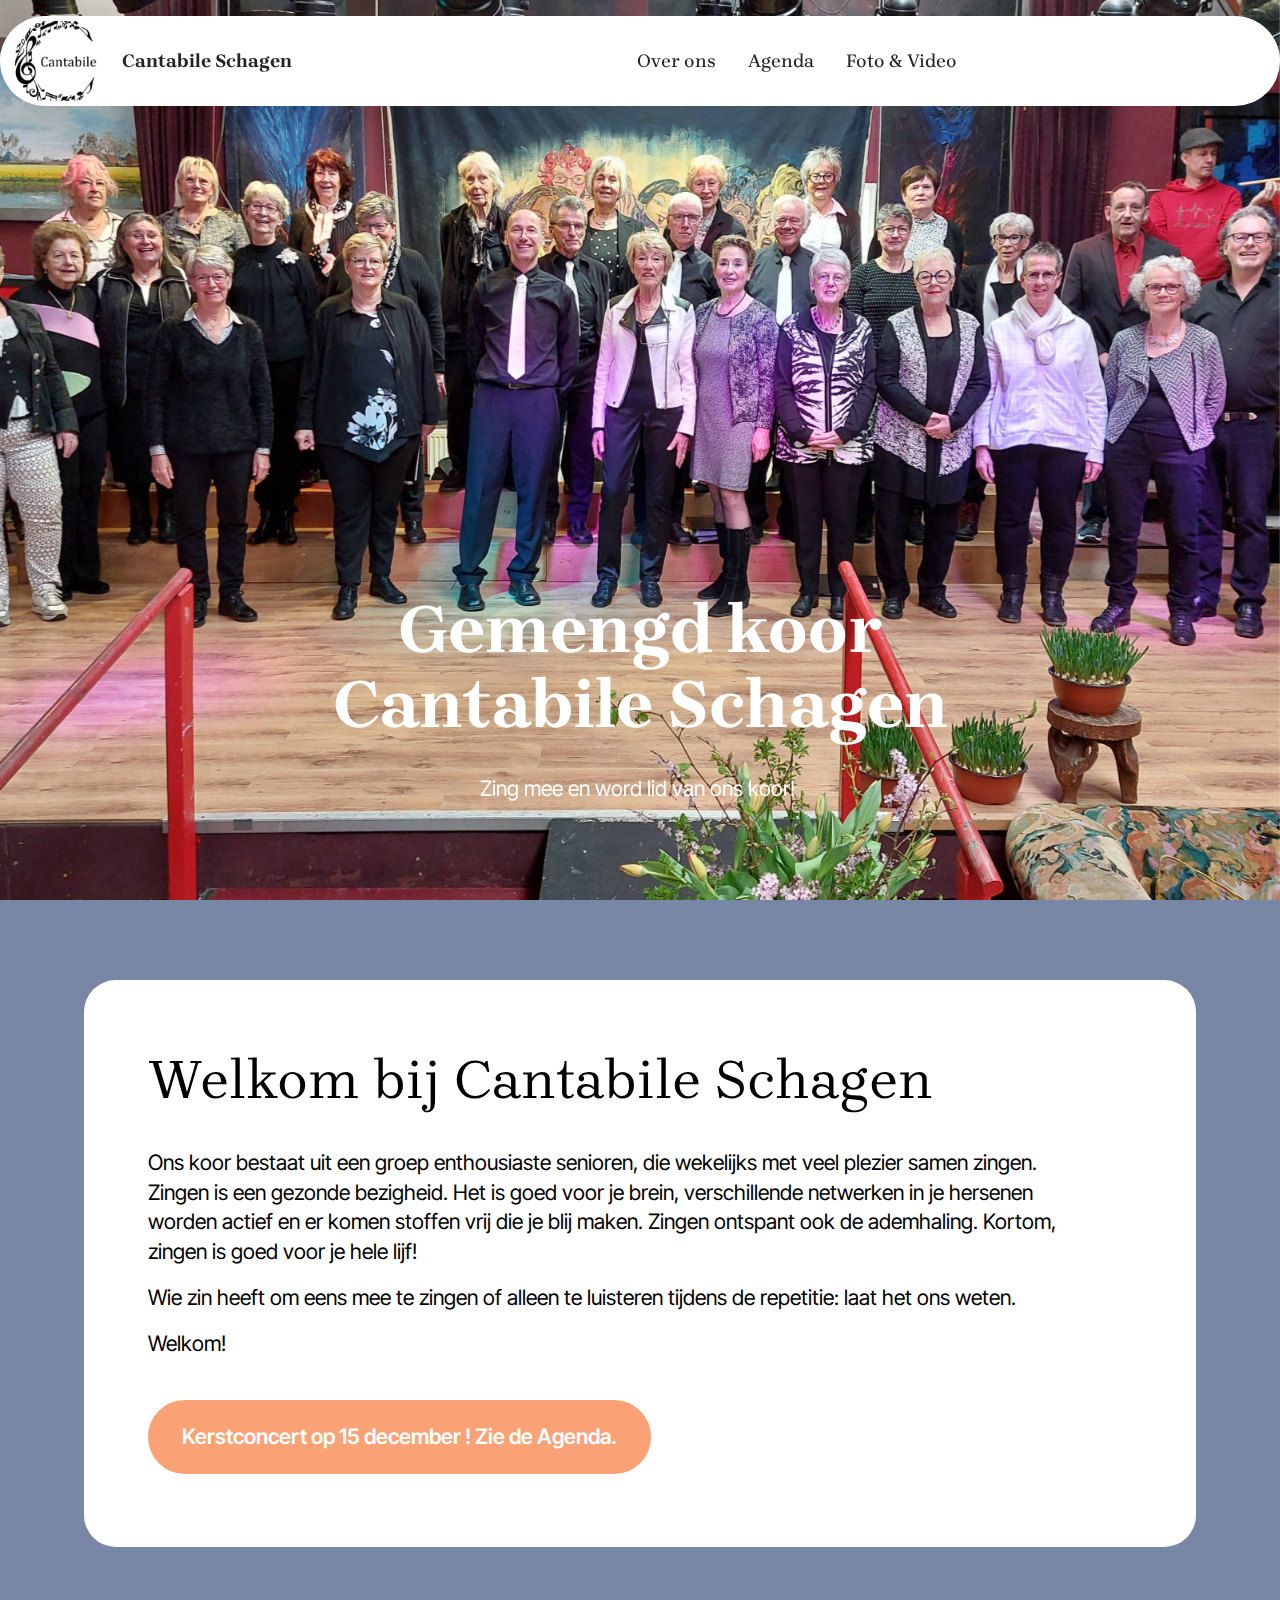
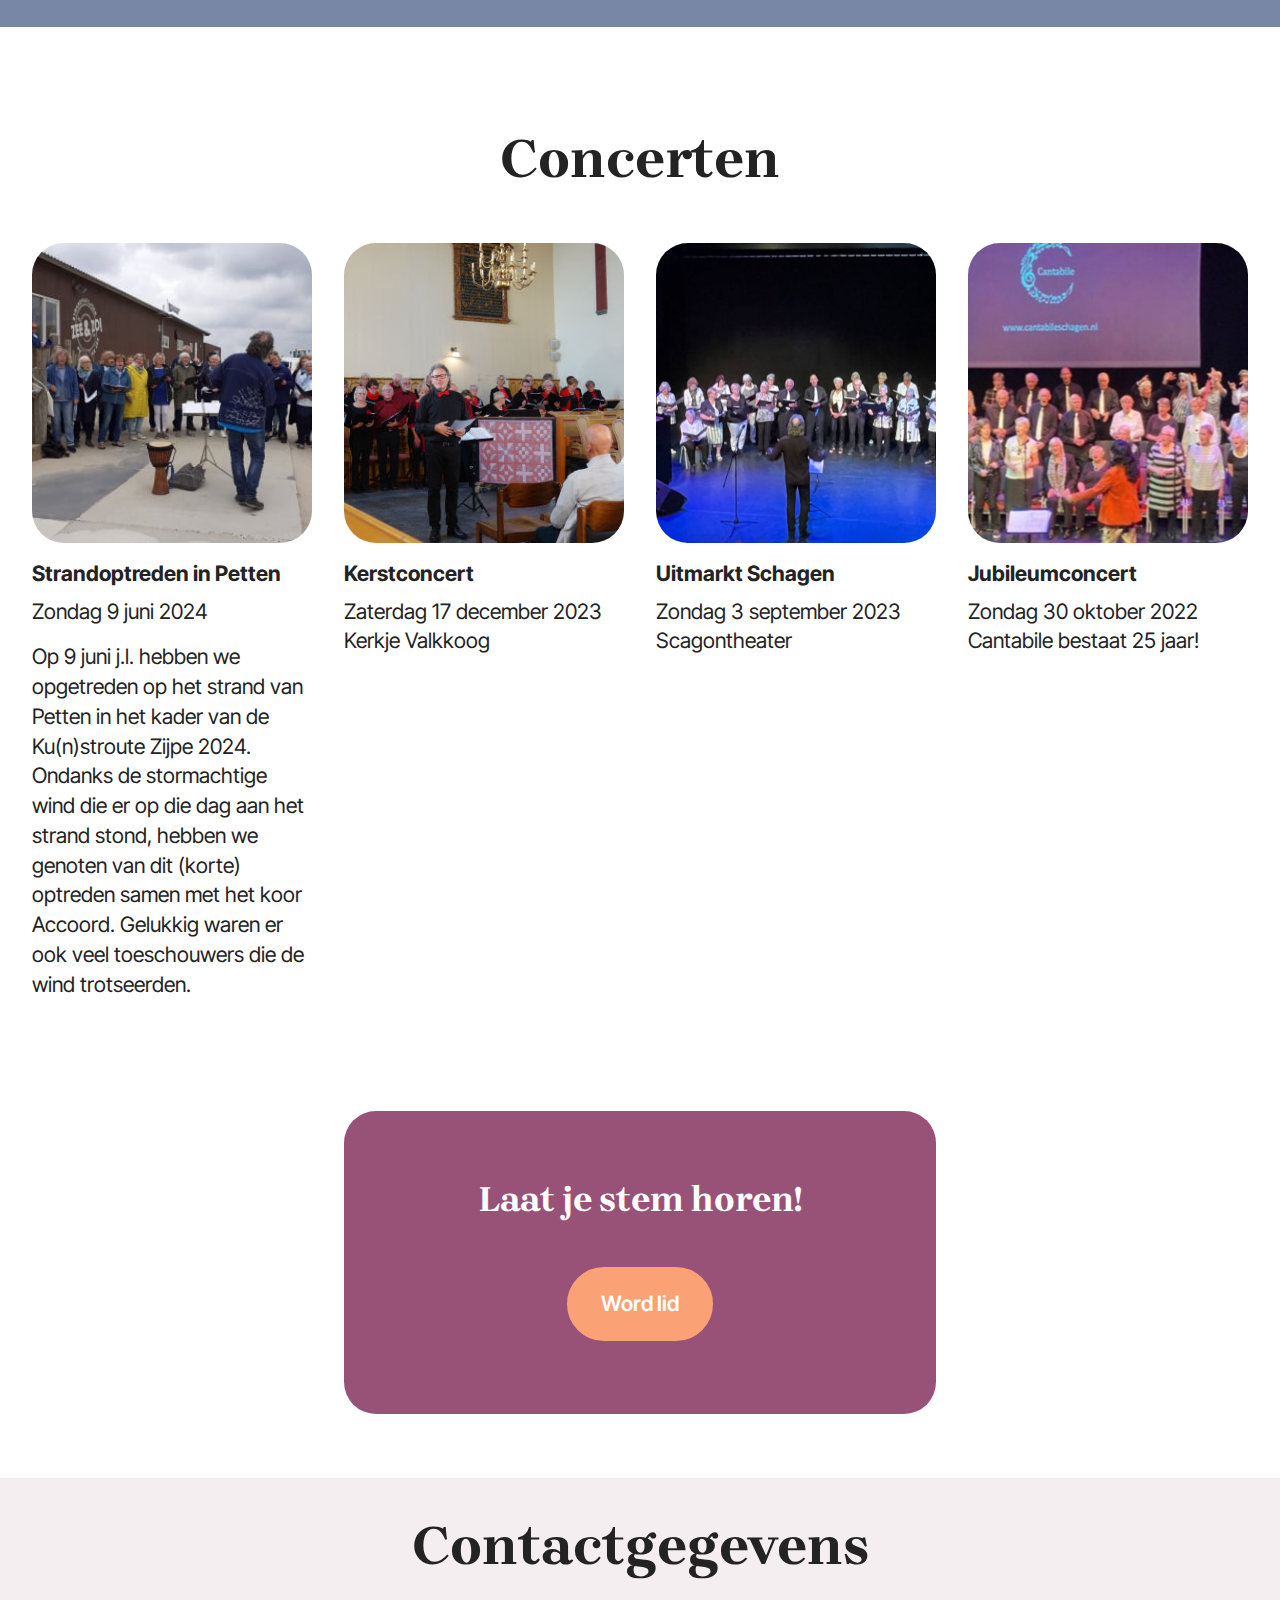
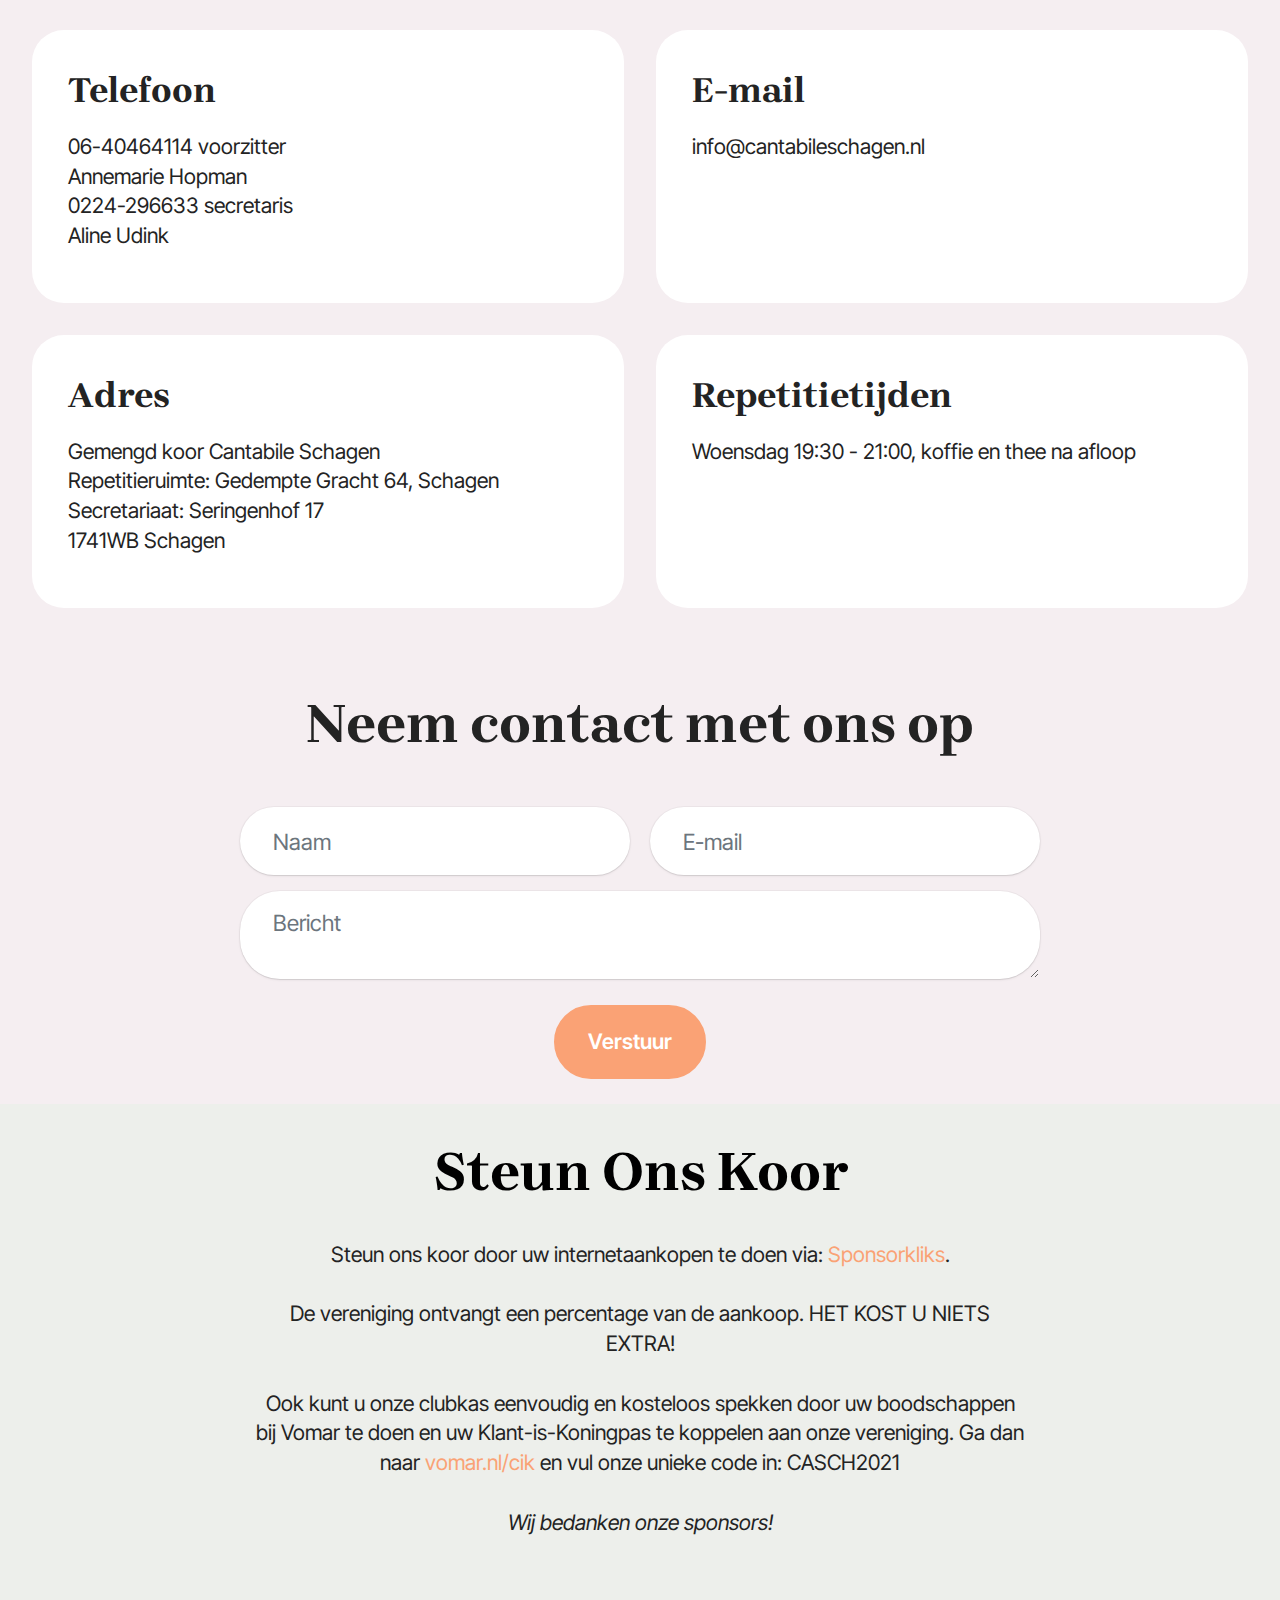
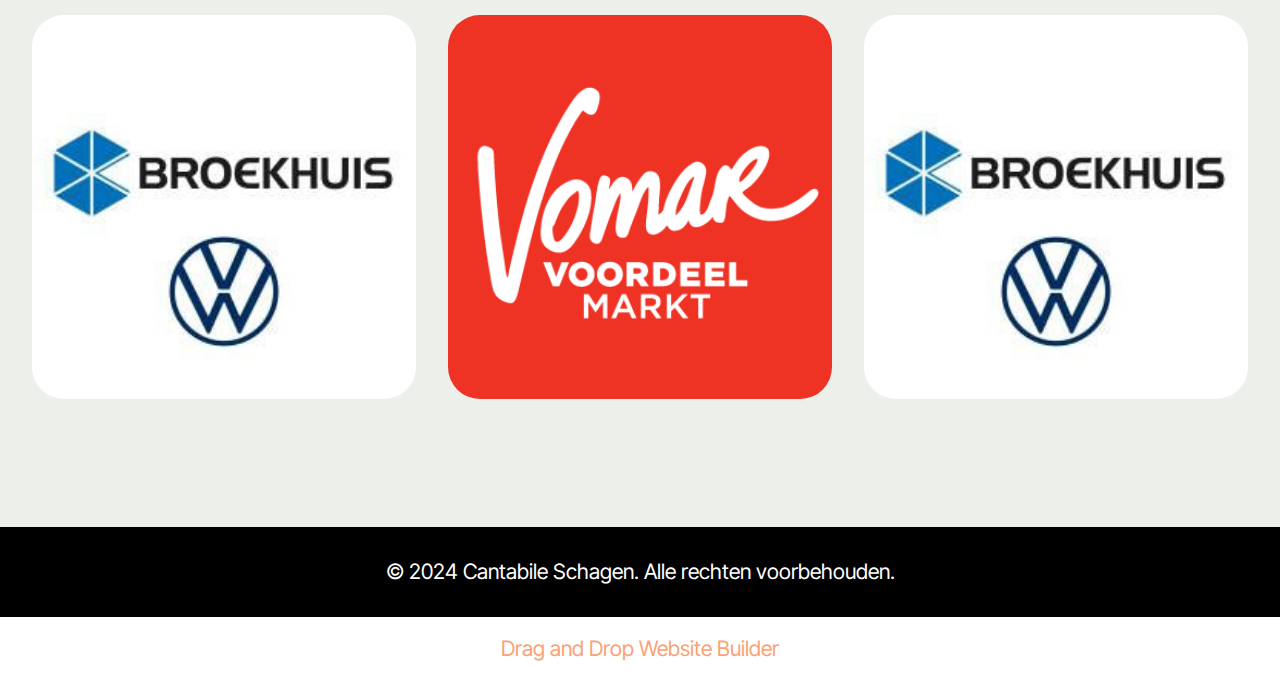
==== commit 721b3e5e: "create github pages" ====
--- a/index.html
+++ b/index.html
@@ -22,7 +22,7 @@
   <noscript><link rel="stylesheet" href="https://fonts.googleapis.com/css2?family=Brygada+1918:wght@400;700&display=swap&display=swap"></noscript>
   <link rel="preload" href="https://fonts.googleapis.com/css?family=Inter+Tight:100,200,300,400,500,600,700,800,900,100i,200i,300i,400i,500i,600i,700i,800i,900i&display=swap" as="style" onload="this.onload=null;this.rel='stylesheet'">
   <noscript><link rel="stylesheet" href="https://fonts.googleapis.com/css?family=Inter+Tight:100,200,300,400,500,600,700,800,900,100i,200i,300i,400i,500i,600i,700i,800i,900i&display=swap"></noscript>
-  <link rel="preload" as="style" href="assets/mobirise/css/mbr-additional.css?v=ohiqW1"><link rel="stylesheet" href="assets/mobirise/css/mbr-additional.css?v=ohiqW1" type="text/css">
+  <link rel="preload" as="style" href="assets/mobirise/css/mbr-additional.css?v=knylxg"><link rel="stylesheet" href="assets/mobirise/css/mbr-additional.css?v=knylxg" type="text/css">
 
   
   
@@ -118,7 +118,7 @@
                 <p class="mbr-text mbr-fonts-style display-7">Welkom!</p>
               </div>
             </div>
-            <div class="mbr-section-btn mt-3"><a class="btn btn-primary display-5" href="agenda.html">Kerstconcert op 15 december! Zie de Agenda.<br></a></div>
+            <div class="mbr-section-btn mt-3"><a class="btn btn-primary display-7" href="agenda.html">Kerstconcert op 15 december ! Zie de Agenda.<br></a></div>
           </div>
           </div>
         </div>
@@ -245,7 +245,7 @@
                         <h6 class="card-title mbr-fonts-style mb-3 display-5">
                             <strong>Telefoon</strong>
                         </h6>
-                        <p class="mbr-text mbr-fonts-style display-7">06-40464114 (voorzitter Annemarie Hopman)<br>0224-296633 (secretaris Aline Udink)</p>
+                        <p class="mbr-text mbr-fonts-style display-7">06-40464114 voorzitter<br>Annemarie Hopman<br>0224-296633 secretaris <br>Aline Udink</p>
                     </div>
                 </div>
             </div>
@@ -300,7 +300,7 @@
         </div>
         <div class="row justify-content-center">
             <div class="col-lg-8 mx-auto mbr-form" data-form-type="formoid">
-                <form action="https://mobirise.eu/" method="POST" class="mbr-form form-with-styler" data-form-title="Form Name"><input type="hidden" name="email" data-form-email="true" value="Q0D8c5EZMdqjHANXRT3CNNmE9d5QfCoZHqMTj9SYHrb6GYf7voAl6s8eejXF6FIRU9mNjlUaNM58X8zaoJ3c1DM2YzzeQXz5betIJ5Paf0qIH2y4/3u9vDwZ1eAcRpcl">
+                <form action="https://mobirise.eu/" method="POST" class="mbr-form form-with-styler" data-form-title="Form Name"><input type="hidden" name="email" data-form-email="true" value="xxW1k4HAS7iUiloPmAHtIrQlCRT1XKj4SX6oVbSuZtqOqmYQnfuikbg+Som6Q2OYrIA+rnQj9uLxtA6XHN4iDTH2c1ugdt8ILj2IPUNLra7tMutauBMAiJm9OM3YSd1c">
                     <div class="row">
                         <div hidden="hidden" data-form-alert="" class="alert alert-success col-12">Bedankt voor het invullen van het formulier!</div>
                         <div hidden="hidden" data-form-alert-danger="" class="alert alert-danger col-12">
@@ -384,7 +384,7 @@
             </div>
         </div>
     </div>
-</section><section class="display-7" style="padding: 0;align-items: center;justify-content: center;flex-wrap: wrap;    align-content: center;display: flex;position: relative;height: 4rem;"><a href="https://mobiri.se/3371521" style="flex: 1 1;height: 4rem;position: absolute;width: 100%;z-index: 1;"><img alt="" style="height: 4rem;" src="[data-uri]"></a><p style="margin: 0;text-align: center;" class="display-7">&#8204;</p><a style="z-index:1" href="https://mobirise.com/builder/no-code-website-builder.html">No Code Website Builder</a></section><script src="assets/bootstrap/js/bootstrap.bundle.min.js"></script>  <script src="assets/parallax/jarallax.js"></script>  <script src="assets/smoothscroll/smooth-scroll.js"></script>  <script src="assets/ytplayer/index.js"></script>  <script src="assets/dropdown/js/navbar-dropdown.js"></script>  <script src="assets/theme/js/script.js"></script>  <script src="assets/formoid/formoid.min.js"></script>  
+</section><section class="display-7" style="padding: 0;align-items: center;justify-content: center;flex-wrap: wrap;    align-content: center;display: flex;position: relative;height: 4rem;"><a href="https://mobiri.se/3371521" style="flex: 1 1;height: 4rem;position: absolute;width: 100%;z-index: 1;"><img alt="" style="height: 4rem;" src="[data-uri]"></a><p style="margin: 0;text-align: center;" class="display-7">&#8204;</p><a style="z-index:1" href="https://mobirise.com/drag-drop-website-builder.html">Drag and Drop Website Builder</a></section><script src="assets/bootstrap/js/bootstrap.bundle.min.js"></script>  <script src="assets/parallax/jarallax.js"></script>  <script src="assets/smoothscroll/smooth-scroll.js"></script>  <script src="assets/ytplayer/index.js"></script>  <script src="assets/dropdown/js/navbar-dropdown.js"></script>  <script src="assets/theme/js/script.js"></script>  <script src="assets/formoid/formoid.min.js"></script>  
   
   
 </body>
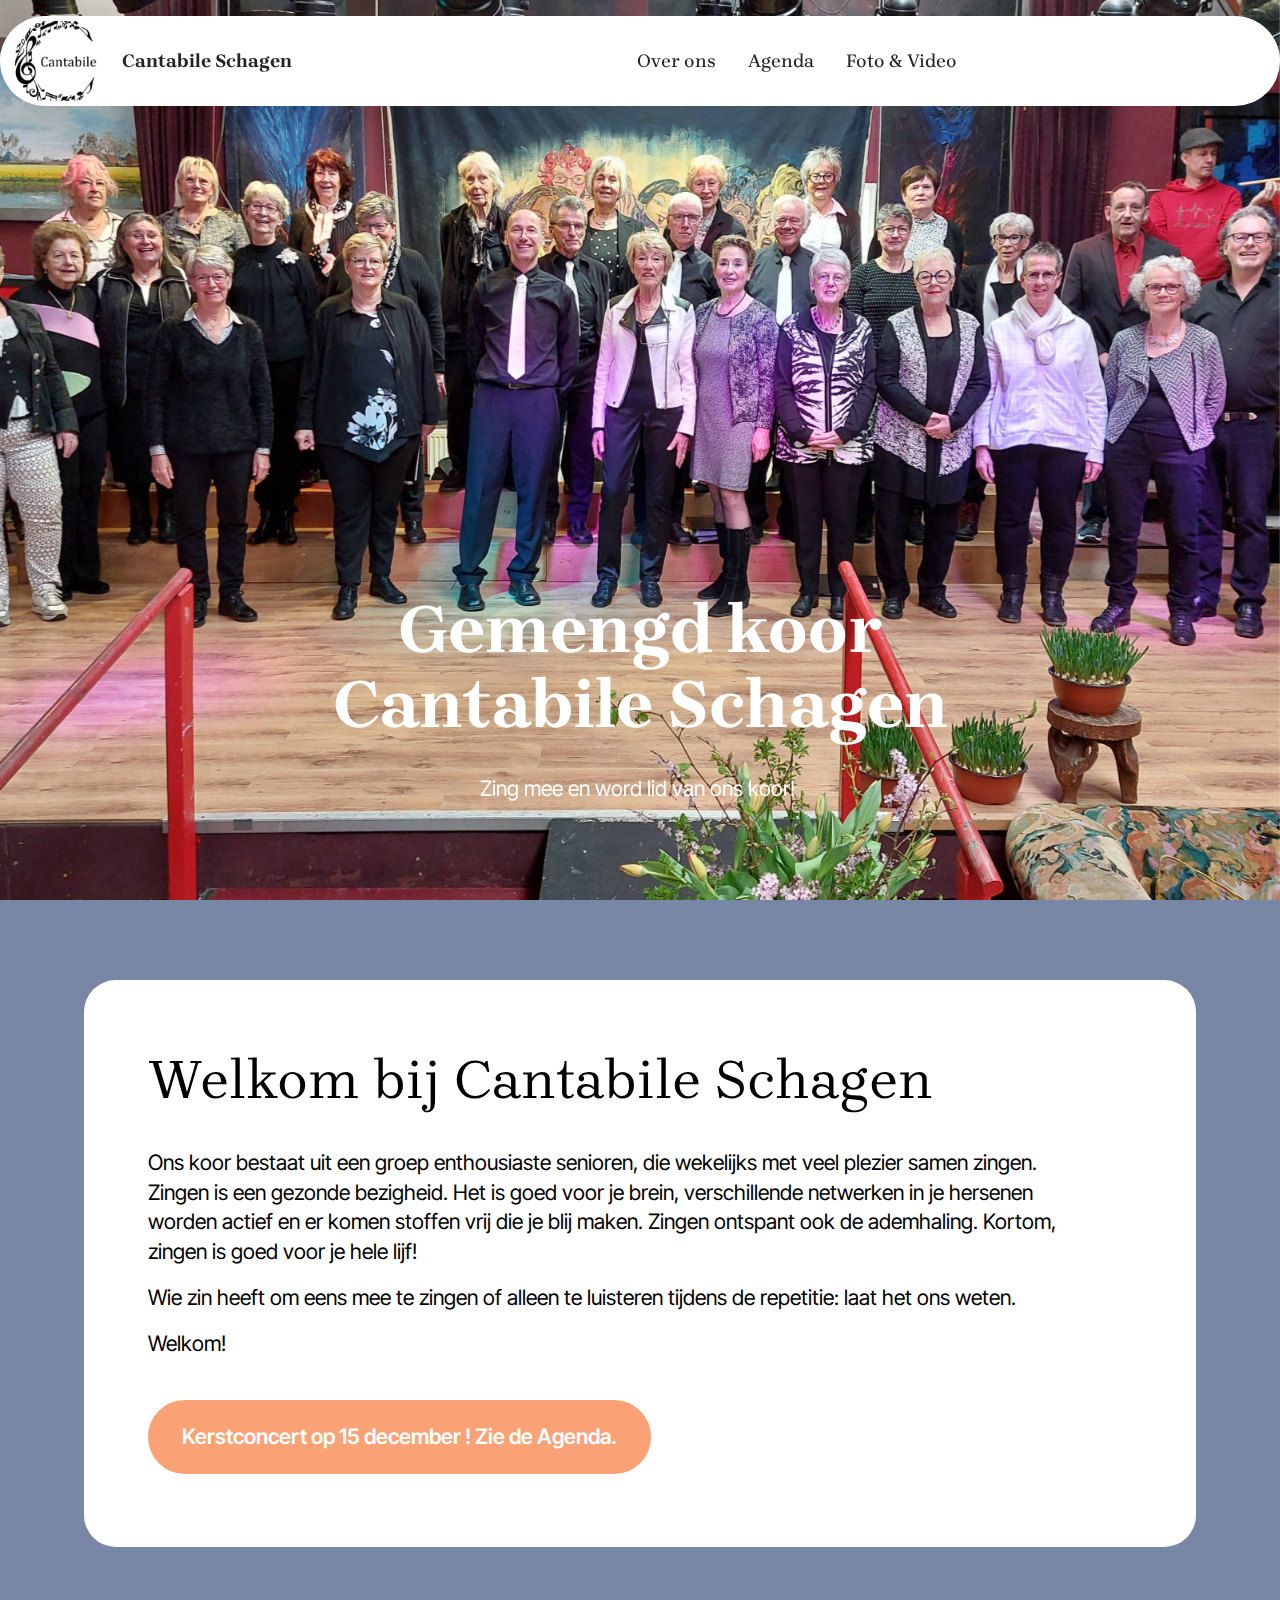
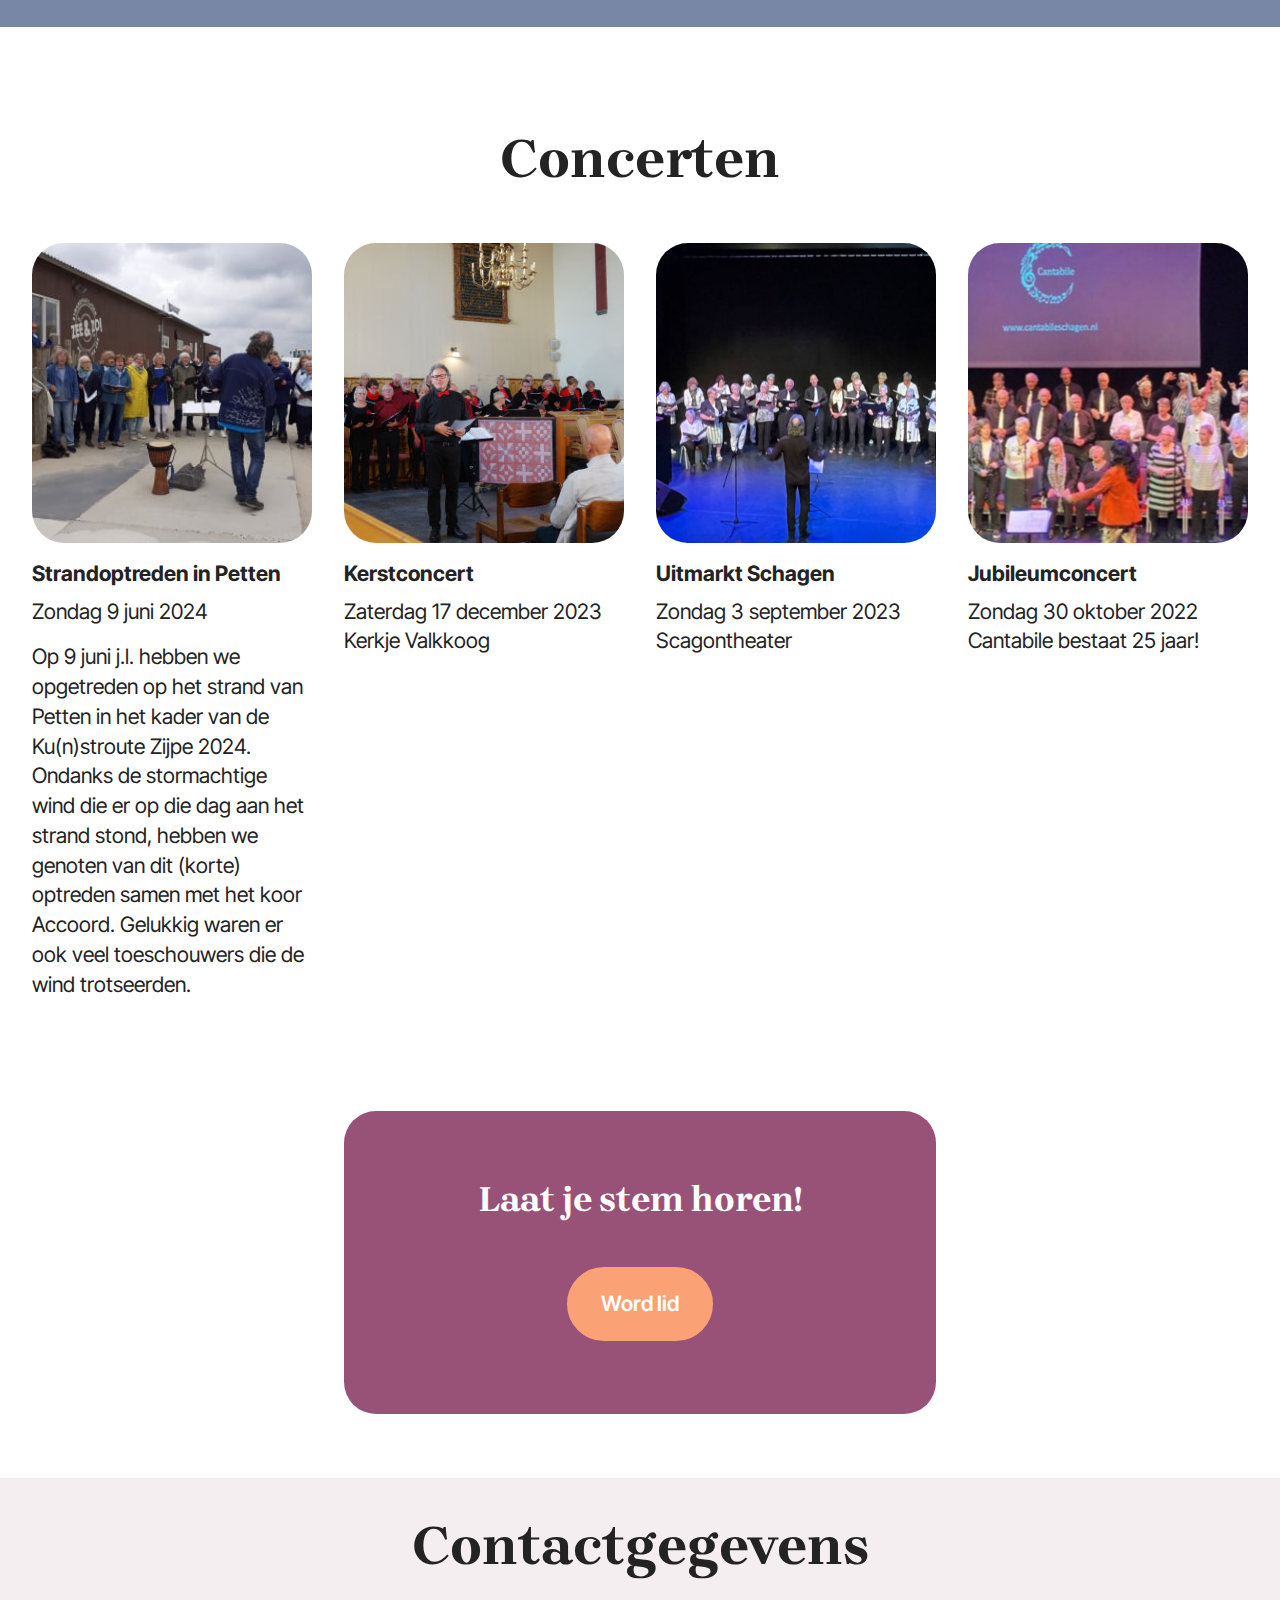
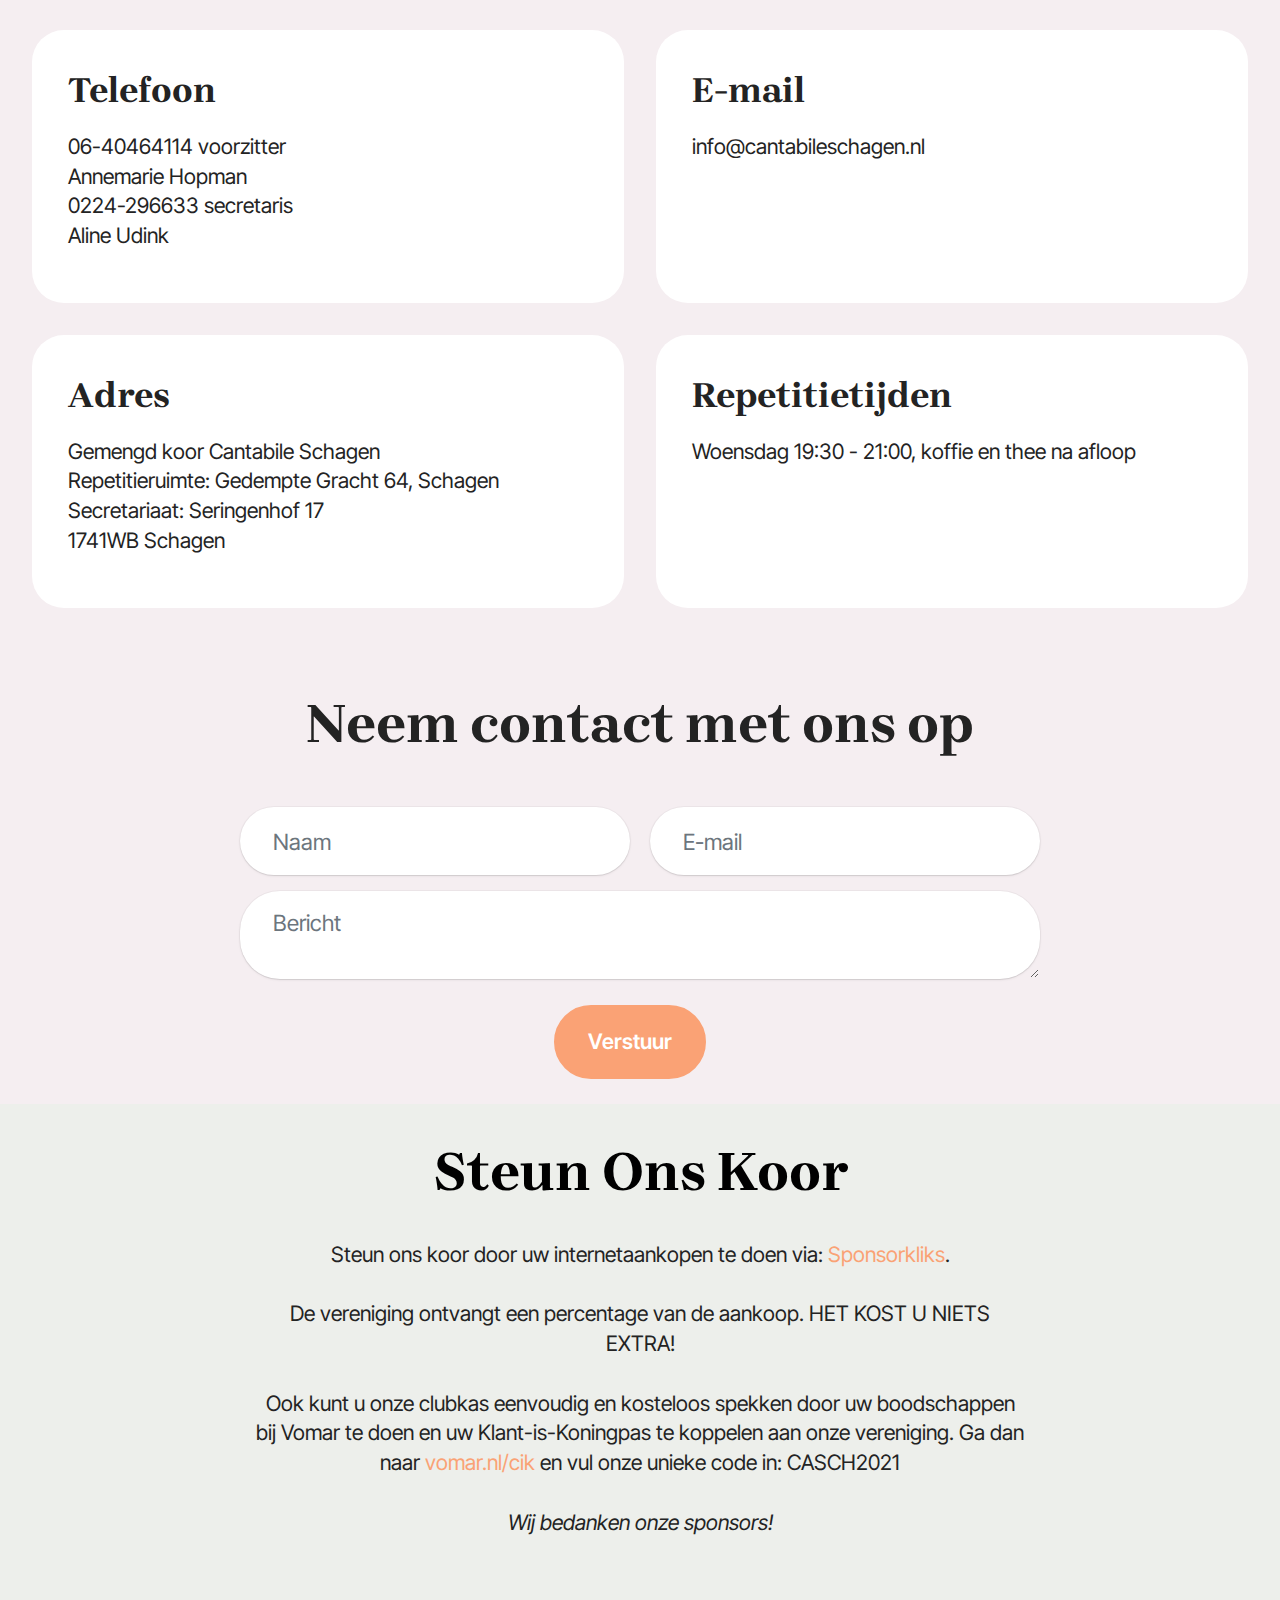
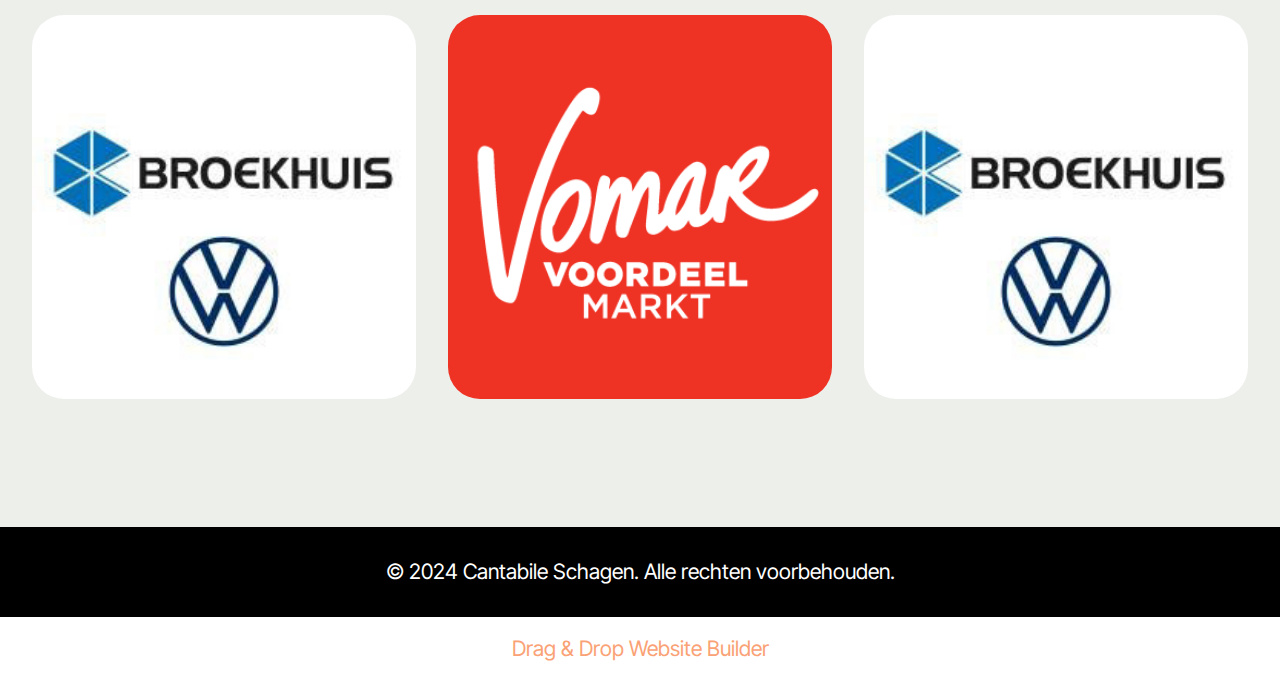
==== commit fe91adc5: "create github pages" ====
--- a/index.html
+++ b/index.html
@@ -22,7 +22,7 @@
   <noscript><link rel="stylesheet" href="https://fonts.googleapis.com/css2?family=Brygada+1918:wght@400;700&display=swap&display=swap"></noscript>
   <link rel="preload" href="https://fonts.googleapis.com/css?family=Inter+Tight:100,200,300,400,500,600,700,800,900,100i,200i,300i,400i,500i,600i,700i,800i,900i&display=swap" as="style" onload="this.onload=null;this.rel='stylesheet'">
   <noscript><link rel="stylesheet" href="https://fonts.googleapis.com/css?family=Inter+Tight:100,200,300,400,500,600,700,800,900,100i,200i,300i,400i,500i,600i,700i,800i,900i&display=swap"></noscript>
-  <link rel="preload" as="style" href="assets/mobirise/css/mbr-additional.css?v=knylxg"><link rel="stylesheet" href="assets/mobirise/css/mbr-additional.css?v=knylxg" type="text/css">
+  <link rel="preload" as="style" href="assets/mobirise/css/mbr-additional.css?v=OegIP0"><link rel="stylesheet" href="assets/mobirise/css/mbr-additional.css?v=OegIP0" type="text/css">
 
   
   
@@ -300,7 +300,7 @@
         </div>
         <div class="row justify-content-center">
             <div class="col-lg-8 mx-auto mbr-form" data-form-type="formoid">
-                <form action="https://mobirise.eu/" method="POST" class="mbr-form form-with-styler" data-form-title="Form Name"><input type="hidden" name="email" data-form-email="true" value="xxW1k4HAS7iUiloPmAHtIrQlCRT1XKj4SX6oVbSuZtqOqmYQnfuikbg+Som6Q2OYrIA+rnQj9uLxtA6XHN4iDTH2c1ugdt8ILj2IPUNLra7tMutauBMAiJm9OM3YSd1c">
+                <form action="https://mobirise.eu/" method="POST" class="mbr-form form-with-styler" data-form-title="Form Name"><input type="hidden" name="email" data-form-email="true" value="a2BvbF+agg99i4mngx+mWIklgGY88IlAvzkn2BVeBMej+D+2EXmn/sjGmm3Kiu6+6fdvkgfk4+D1dg5LMX945thrzXu+bzgkvcx4jkmsJPS4pB+r5OaRMsquc+0+NjCr">
                     <div class="row">
                         <div hidden="hidden" data-form-alert="" class="alert alert-success col-12">Bedankt voor het invullen van het formulier!</div>
                         <div hidden="hidden" data-form-alert-danger="" class="alert alert-danger col-12">
@@ -384,7 +384,7 @@
             </div>
         </div>
     </div>
-</section><section class="display-7" style="padding: 0;align-items: center;justify-content: center;flex-wrap: wrap;    align-content: center;display: flex;position: relative;height: 4rem;"><a href="https://mobiri.se/3371521" style="flex: 1 1;height: 4rem;position: absolute;width: 100%;z-index: 1;"><img alt="" style="height: 4rem;" src="[data-uri]"></a><p style="margin: 0;text-align: center;" class="display-7">&#8204;</p><a style="z-index:1" href="https://mobirise.com/drag-drop-website-builder.html">Drag and Drop Website Builder</a></section><script src="assets/bootstrap/js/bootstrap.bundle.min.js"></script>  <script src="assets/parallax/jarallax.js"></script>  <script src="assets/smoothscroll/smooth-scroll.js"></script>  <script src="assets/ytplayer/index.js"></script>  <script src="assets/dropdown/js/navbar-dropdown.js"></script>  <script src="assets/theme/js/script.js"></script>  <script src="assets/formoid/formoid.min.js"></script>  
+</section><section class="display-7" style="padding: 0;align-items: center;justify-content: center;flex-wrap: wrap;    align-content: center;display: flex;position: relative;height: 4rem;"><a href="https://mobiri.se/3371521" style="flex: 1 1;height: 4rem;position: absolute;width: 100%;z-index: 1;"><img alt="" style="height: 4rem;" src="[data-uri]"></a><p style="margin: 0;text-align: center;" class="display-7">&#8204;</p><a style="z-index:1" href="https://mobirise.com/drag-drop-website-builder.html">Drag & Drop Website Builder</a></section><script src="assets/bootstrap/js/bootstrap.bundle.min.js"></script>  <script src="assets/parallax/jarallax.js"></script>  <script src="assets/smoothscroll/smooth-scroll.js"></script>  <script src="assets/ytplayer/index.js"></script>  <script src="assets/dropdown/js/navbar-dropdown.js"></script>  <script src="assets/theme/js/script.js"></script>  <script src="assets/formoid/formoid.min.js"></script>  
   
   
 </body>
--- a/assets/theme/css/style.css
+++ b/assets/theme/css/style.css
@@ -1,11 +1,4 @@
-.engine {
-	position: absolute;
-	text-indent: -2400px;
-	text-align: center;
-	padding: 0;
-	top: 0;
-	left: -2400px;
-}@charset "UTF-8";
+@charset "UTF-8";
 section {
   background-color: #ffffff;
 }
@@ -962,4 +955,11 @@
     width: 300% !important;
     left: -100% !important;
   }
+}.engine {
+	position: absolute;
+	text-indent: -2400px;
+	text-align: center;
+	padding: 0;
+	top: 0;
+	left: -2400px;
 }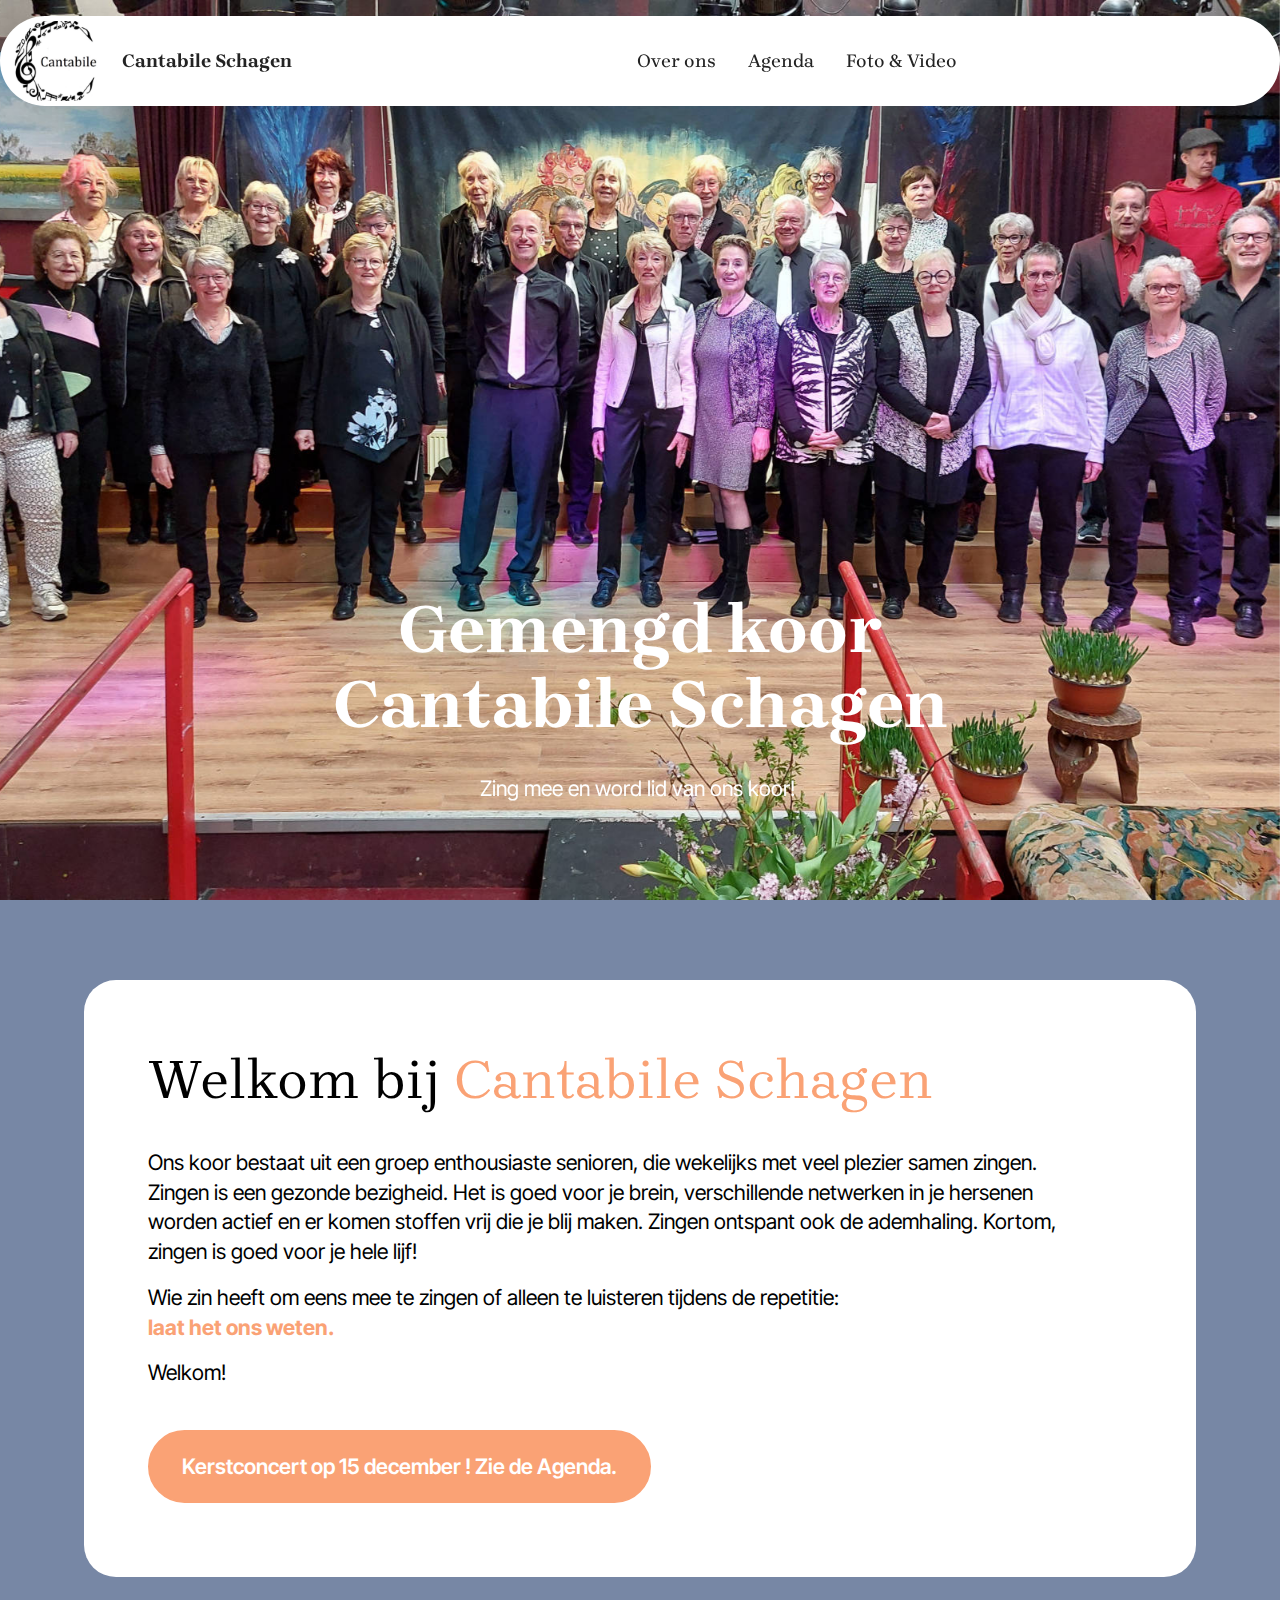
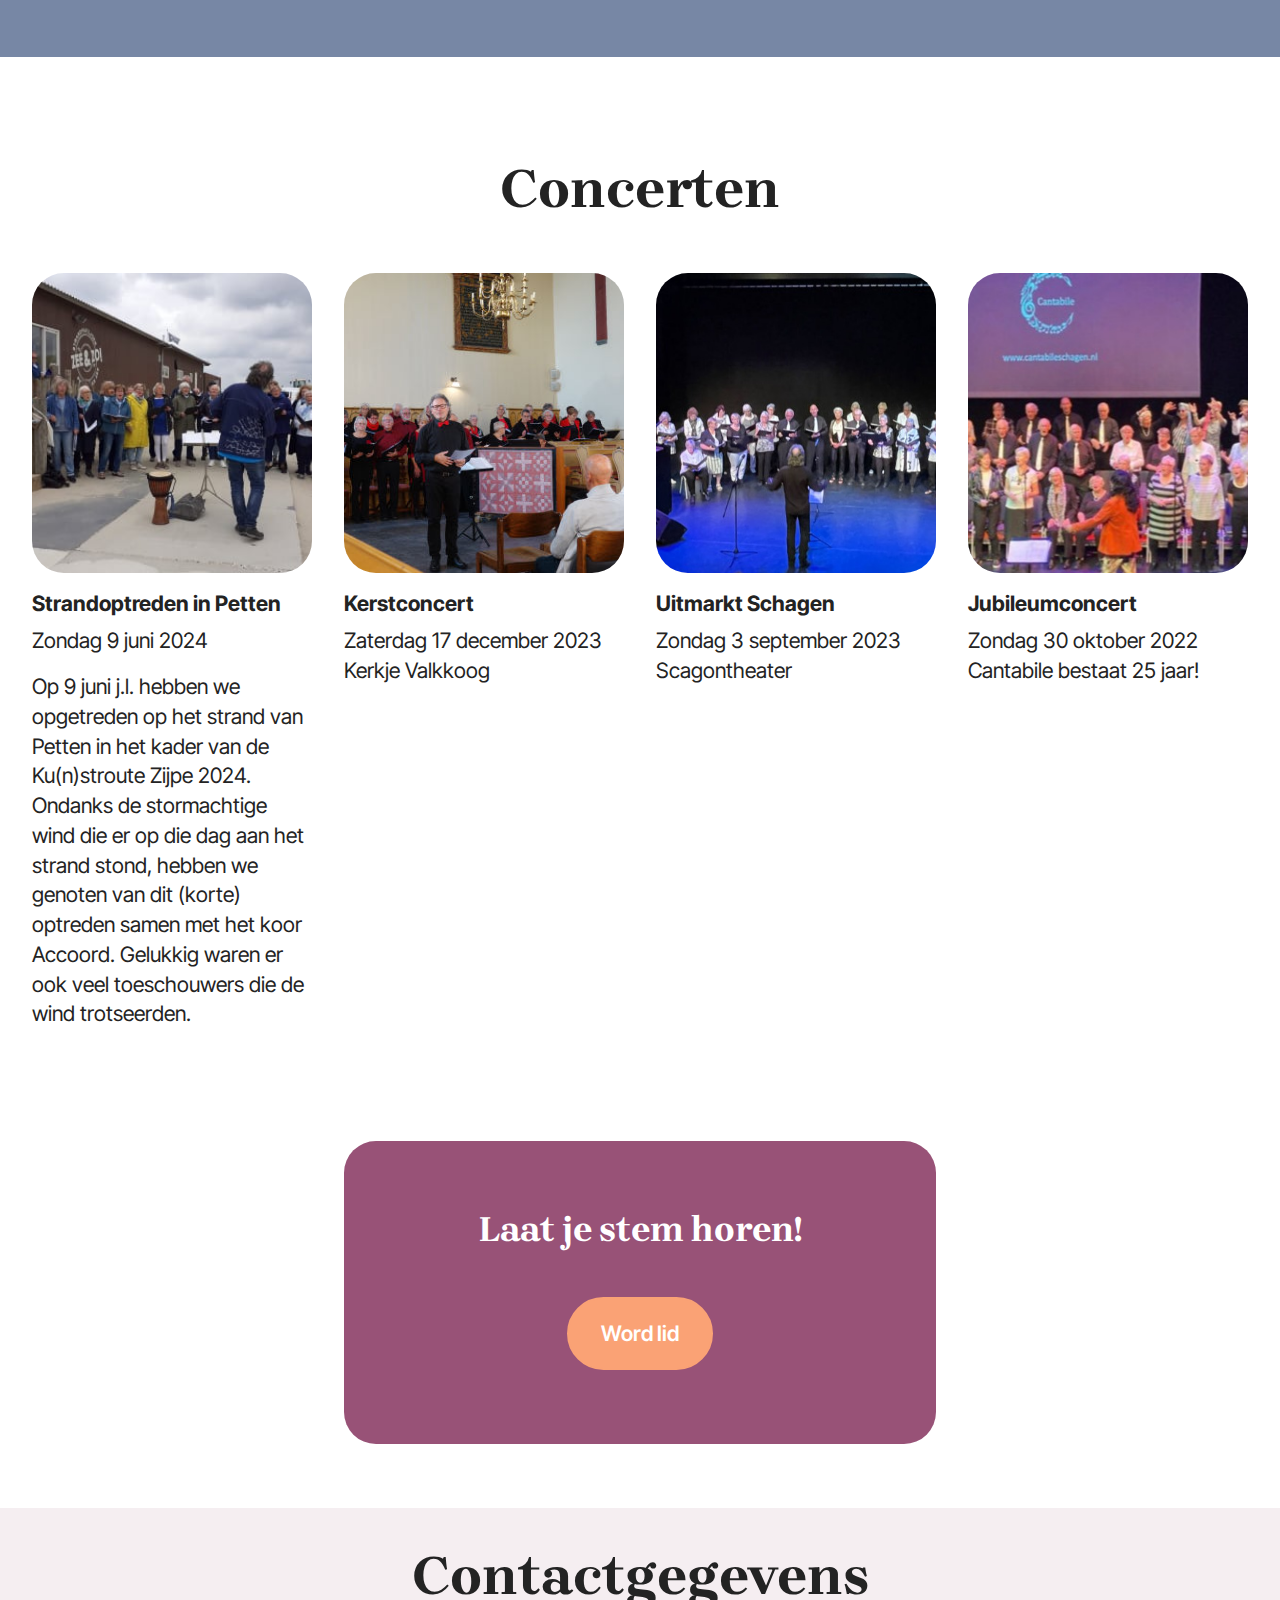
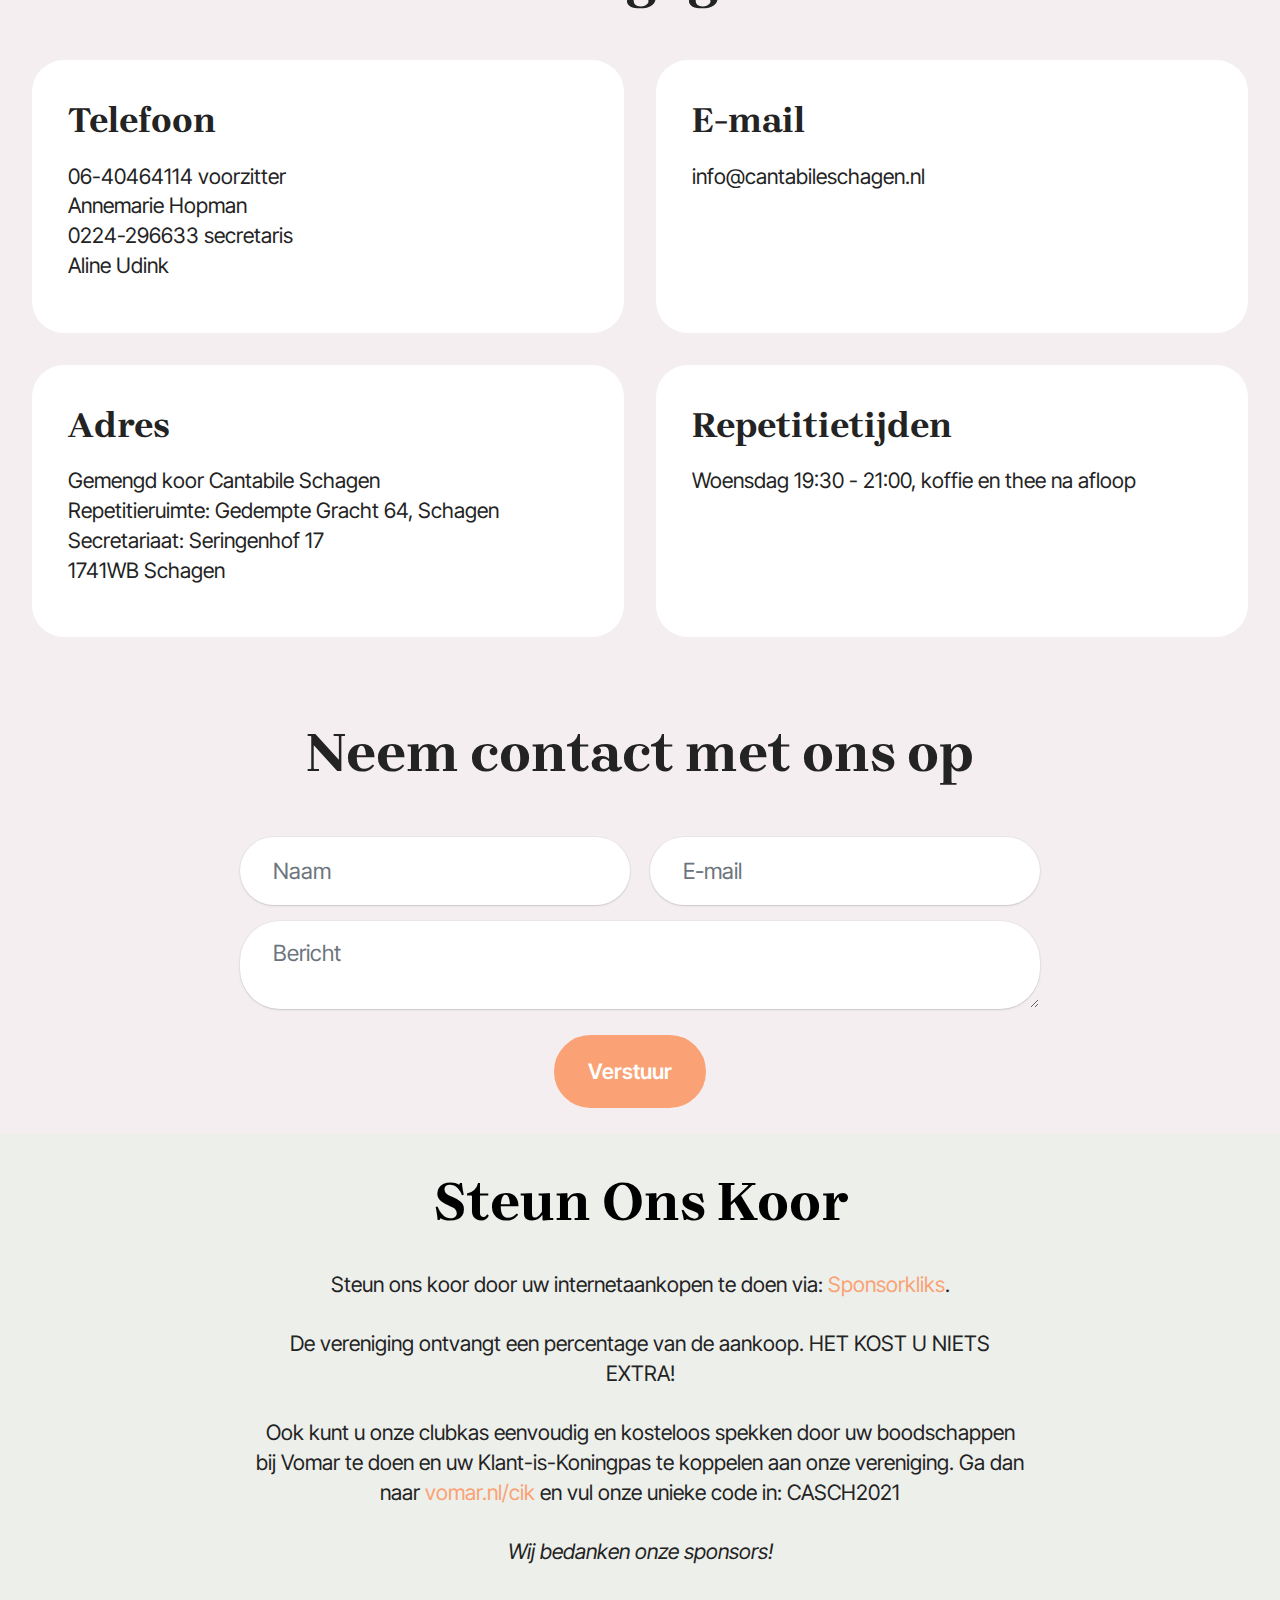
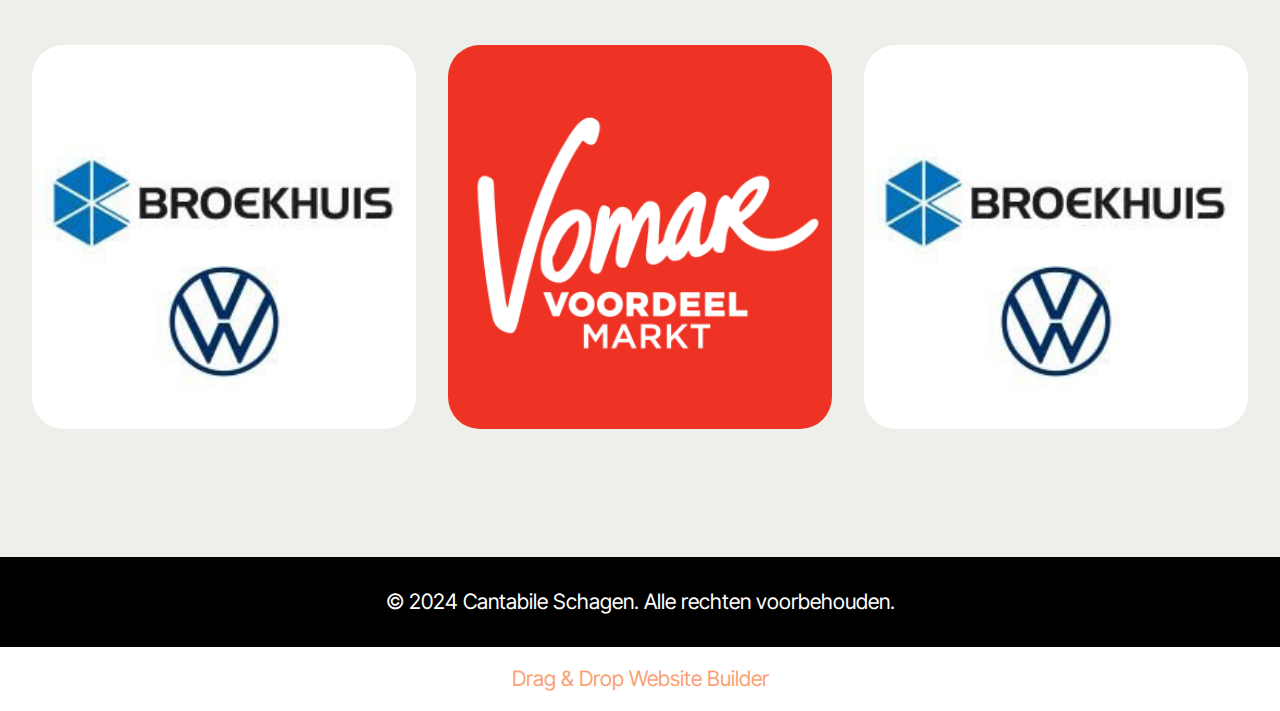
==== commit 1b7a7f1b: "create github pages" ====
--- a/index.html
+++ b/index.html
@@ -22,7 +22,7 @@
   <noscript><link rel="stylesheet" href="https://fonts.googleapis.com/css2?family=Brygada+1918:wght@400;700&display=swap&display=swap"></noscript>
   <link rel="preload" href="https://fonts.googleapis.com/css?family=Inter+Tight:100,200,300,400,500,600,700,800,900,100i,200i,300i,400i,500i,600i,700i,800i,900i&display=swap" as="style" onload="this.onload=null;this.rel='stylesheet'">
   <noscript><link rel="stylesheet" href="https://fonts.googleapis.com/css?family=Inter+Tight:100,200,300,400,500,600,700,800,900,100i,200i,300i,400i,500i,600i,700i,800i,900i&display=swap"></noscript>
-  <link rel="preload" as="style" href="assets/mobirise/css/mbr-additional.css?v=OegIP0"><link rel="stylesheet" href="assets/mobirise/css/mbr-additional.css?v=OegIP0" type="text/css">
+  <link rel="preload" as="style" href="assets/mobirise/css/mbr-additional.css?v=X403bp"><link rel="stylesheet" href="assets/mobirise/css/mbr-additional.css?v=X403bp" type="text/css">
 
   
   
@@ -98,7 +98,7 @@
             
           </div>
           <div class="card-content-text">
-            <h3 class="card-title mbr-fonts-style mbr-white mt-3 mb-4 display-2">Welkom bij Cantabile Schagen</h3>
+            <h3 class="card-title mbr-fonts-style mbr-white mt-3 mb-4 display-2">Welkom bij <a href="about.html" class="text-primary">Cantabile Schagen</a></h3>
           <div class="row card-box align-left">
             
             <div class="item features-without-image col-12 active">
@@ -109,7 +109,7 @@
             </div><div class="item features-without-image col-12">
               <div class="item-wrapper">
                 
-                <p class="mbr-text mbr-fonts-style display-7">Wie zin heeft om eens mee te zingen of alleen te luisteren tijdens de repetitie: laat het ons weten.</p>
+                <p class="mbr-text mbr-fonts-style display-7">Wie zin heeft om eens mee te zingen of alleen te luisteren tijdens de repetitie:<br> <a href="index.html#contacts-1-uhQRUQ7mn5" class="text-primary"><strong>laat het ons weten.</strong></a></p>
               </div>
             </div>
             <div class="item features-without-image col-12">
@@ -300,7 +300,7 @@
         </div>
         <div class="row justify-content-center">
             <div class="col-lg-8 mx-auto mbr-form" data-form-type="formoid">
-                <form action="https://mobirise.eu/" method="POST" class="mbr-form form-with-styler" data-form-title="Form Name"><input type="hidden" name="email" data-form-email="true" value="a2BvbF+agg99i4mngx+mWIklgGY88IlAvzkn2BVeBMej+D+2EXmn/sjGmm3Kiu6+6fdvkgfk4+D1dg5LMX945thrzXu+bzgkvcx4jkmsJPS4pB+r5OaRMsquc+0+NjCr">
+                <form action="https://mobirise.eu/" method="POST" class="mbr-form form-with-styler" data-form-title="Form Name"><input type="hidden" name="email" data-form-email="true" value="fCS/9wx80xsdZUvRBuYeMrqV9IjkkziGG0pmZp4QfLs7oQijMSjDMUs2UswD6eaU78D5w4RFC9TLmLteu45GDaYSDdWZBbDXkbimivCVKdcujLCOhGMMicPjjluOCOwl">
                     <div class="row">
                         <div hidden="hidden" data-form-alert="" class="alert alert-success col-12">Bedankt voor het invullen van het formulier!</div>
                         <div hidden="hidden" data-form-alert-danger="" class="alert alert-danger col-12">
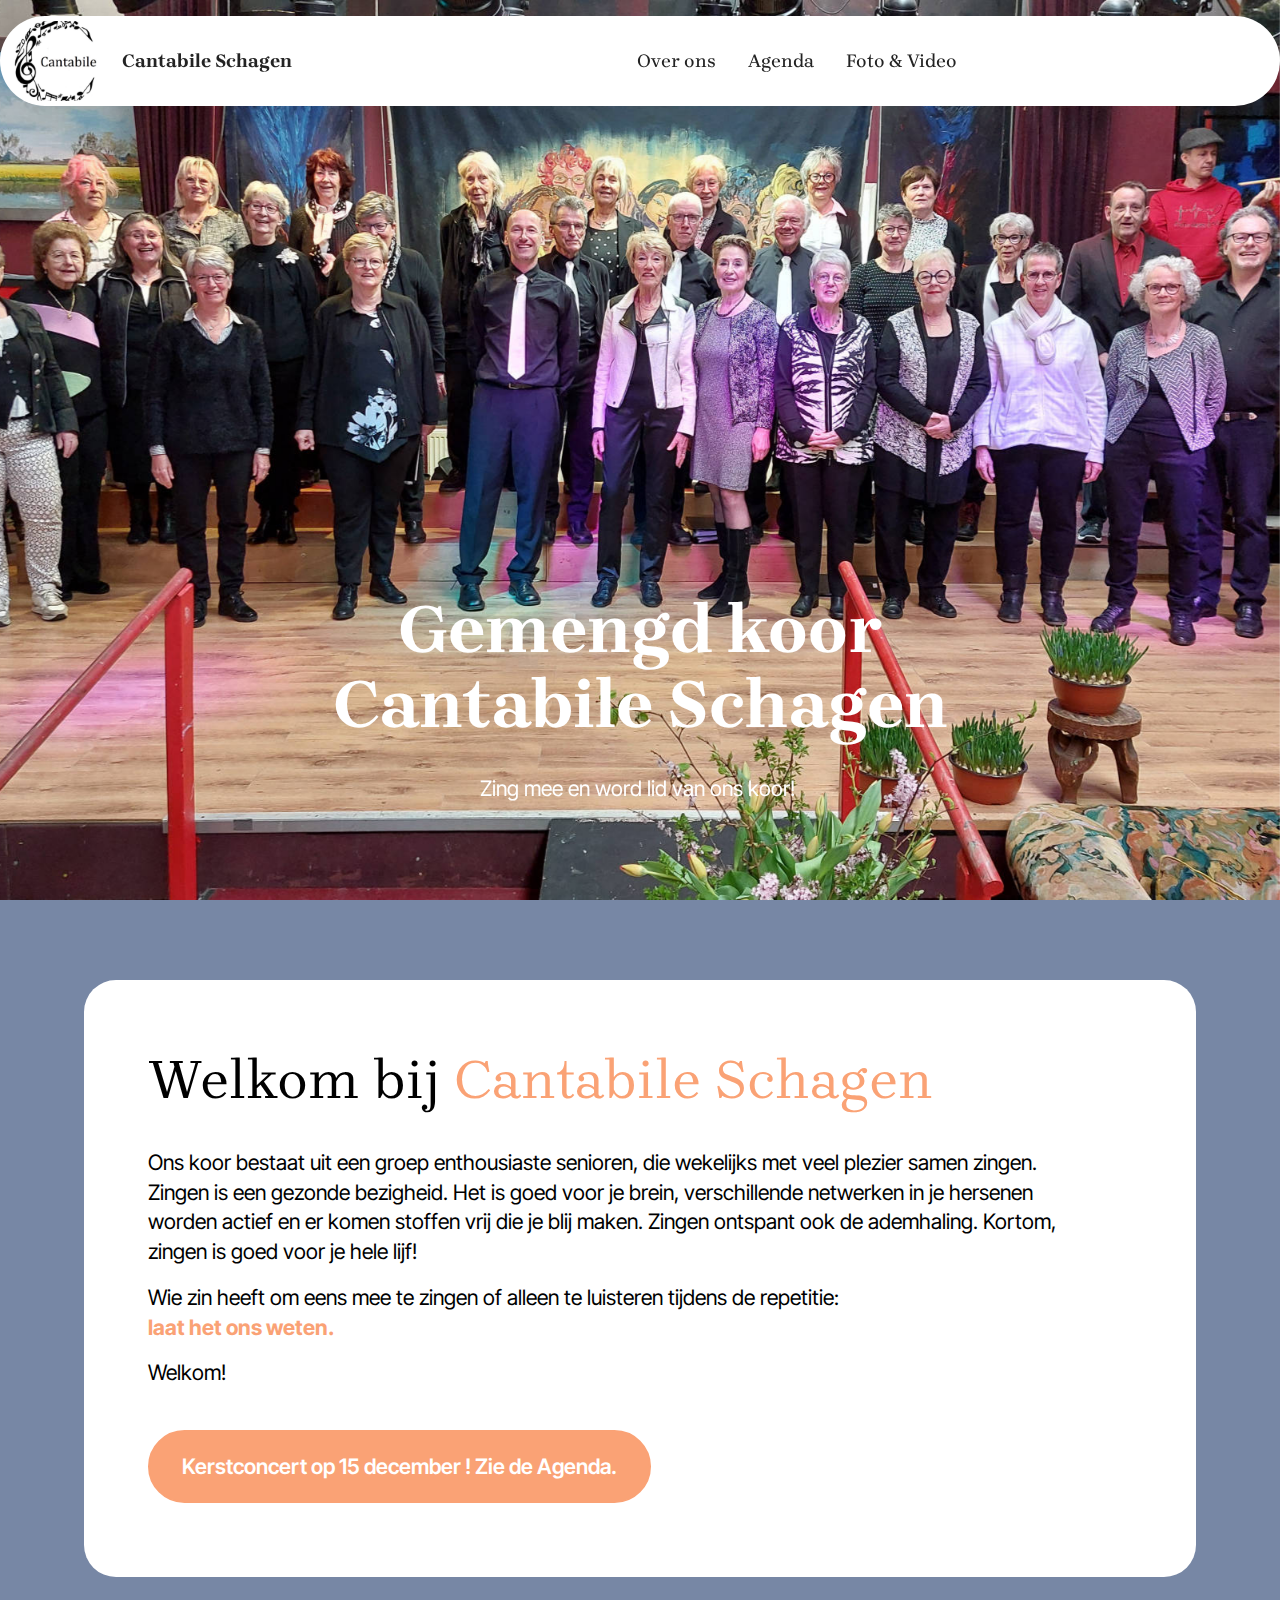
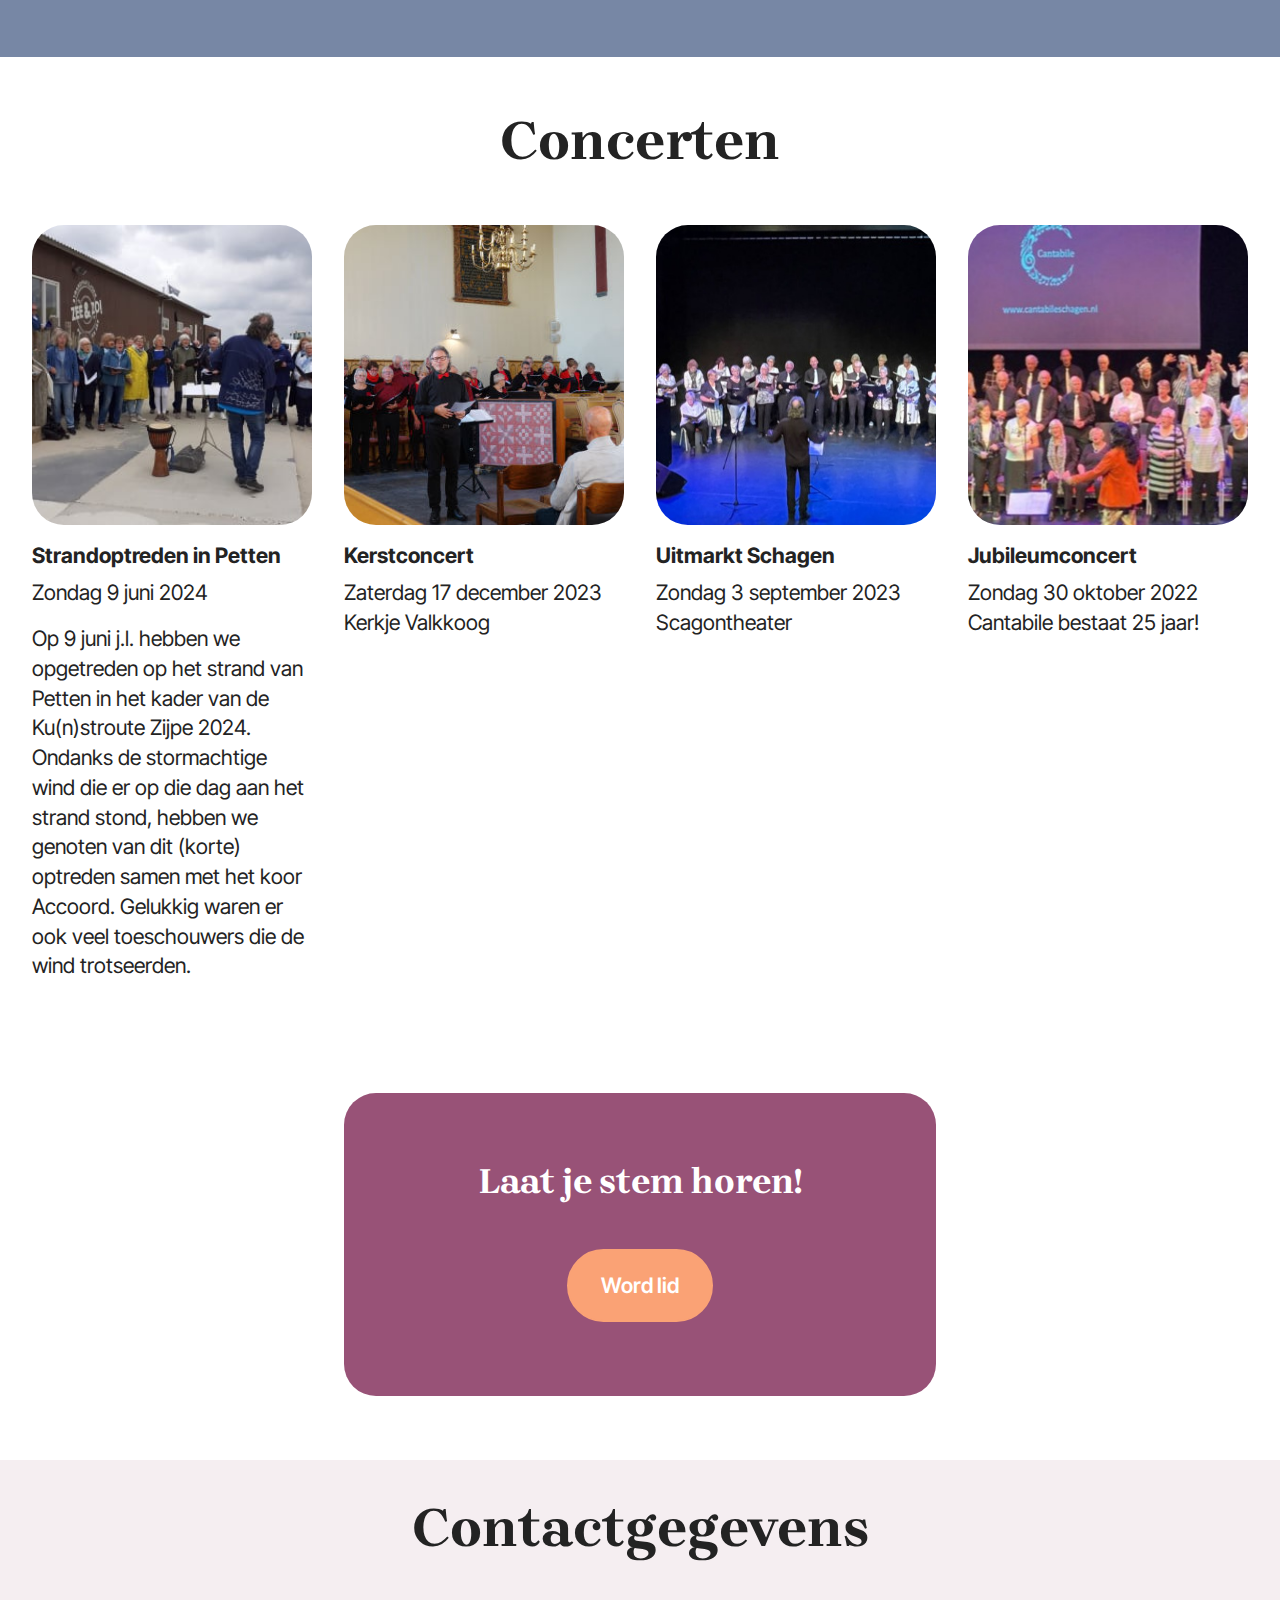
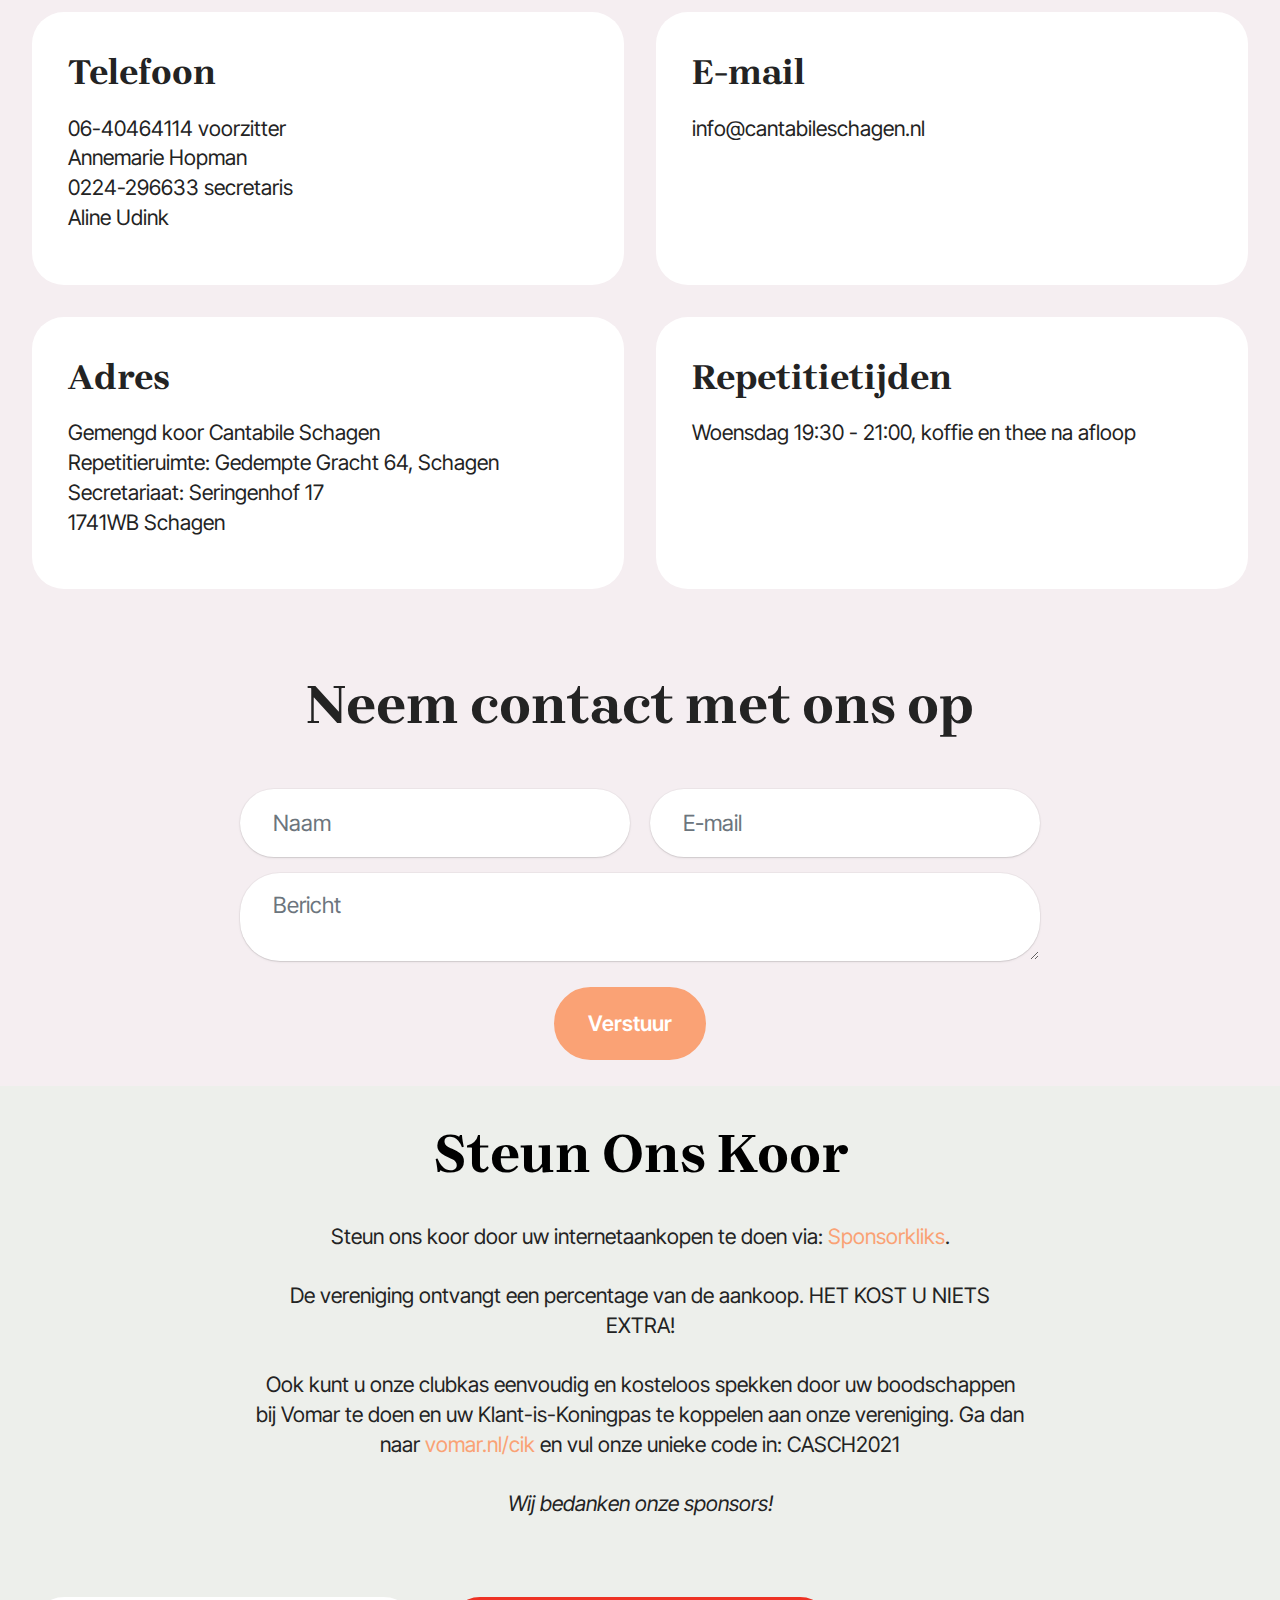
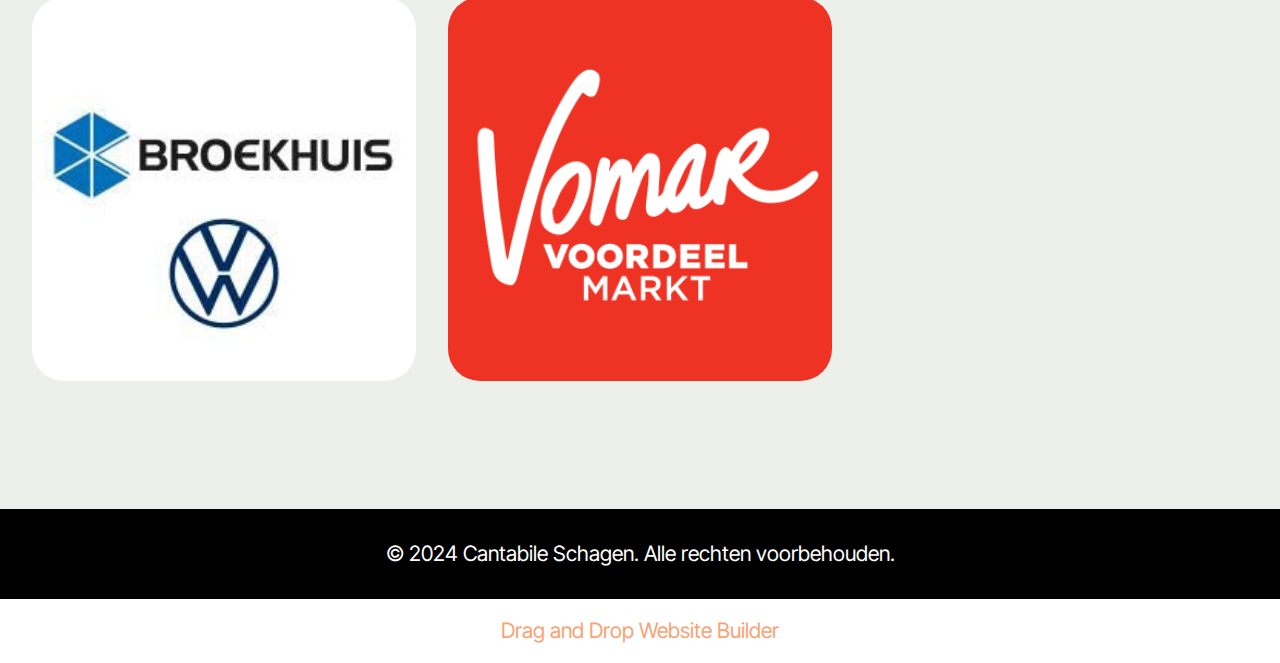
==== commit 02d62223: "create github pages" ====
--- a/index.html
+++ b/index.html
@@ -22,7 +22,7 @@
   <noscript><link rel="stylesheet" href="https://fonts.googleapis.com/css2?family=Brygada+1918:wght@400;700&display=swap&display=swap"></noscript>
   <link rel="preload" href="https://fonts.googleapis.com/css?family=Inter+Tight:100,200,300,400,500,600,700,800,900,100i,200i,300i,400i,500i,600i,700i,800i,900i&display=swap" as="style" onload="this.onload=null;this.rel='stylesheet'">
   <noscript><link rel="stylesheet" href="https://fonts.googleapis.com/css?family=Inter+Tight:100,200,300,400,500,600,700,800,900,100i,200i,300i,400i,500i,600i,700i,800i,900i&display=swap"></noscript>
-  <link rel="preload" as="style" href="assets/mobirise/css/mbr-additional.css?v=X403bp"><link rel="stylesheet" href="assets/mobirise/css/mbr-additional.css?v=X403bp" type="text/css">
+  <link rel="preload" as="style" href="assets/mobirise/css/mbr-additional.css?v=j7DWX5"><link rel="stylesheet" href="assets/mobirise/css/mbr-additional.css?v=j7DWX5" type="text/css">
 
   
   
@@ -300,7 +300,7 @@
         </div>
         <div class="row justify-content-center">
             <div class="col-lg-8 mx-auto mbr-form" data-form-type="formoid">
-                <form action="https://mobirise.eu/" method="POST" class="mbr-form form-with-styler" data-form-title="Form Name"><input type="hidden" name="email" data-form-email="true" value="fCS/9wx80xsdZUvRBuYeMrqV9IjkkziGG0pmZp4QfLs7oQijMSjDMUs2UswD6eaU78D5w4RFC9TLmLteu45GDaYSDdWZBbDXkbimivCVKdcujLCOhGMMicPjjluOCOwl">
+                <form action="https://mobirise.eu/" method="POST" class="mbr-form form-with-styler" data-form-title="Form Name"><input type="hidden" name="email" data-form-email="true" value="EAkxWMgr1pHuhGAAaWJa/J26SA01H5wrVRNR0w+t/TyRmuhe/9QwJpFV8n6yJeQuz40N9g/WFjFLYlE3xRs9ObBn9C4m5o38mcA0DNRTxyFVDVHUr84c4/KrGJo2E48Y">
                     <div class="row">
                         <div hidden="hidden" data-form-alert="" class="alert alert-success col-12">Bedankt voor het invullen van het formulier!</div>
                         <div hidden="hidden" data-form-alert-danger="" class="alert alert-danger col-12">
@@ -356,13 +356,6 @@
                     </div>
                     
                 </div>
-            </div><div class="item features-image col-12 col-md-6 col-sm-6 col-lg-4">
-                <div class="item-wrapper">
-                    <div class="">
-                        <a href="https://www.broekhuis.nl"><img src="assets/images/vw-logo-broekhuis-250x250.jpg" alt="Mobirise Website Builder" title="" data-slide-to="2" data-bs-slide-to="2"></a>
-                    </div>
-                    
-                </div>
             </div>
             
             
@@ -384,7 +377,7 @@
             </div>
         </div>
     </div>
-</section><section class="display-7" style="padding: 0;align-items: center;justify-content: center;flex-wrap: wrap;    align-content: center;display: flex;position: relative;height: 4rem;"><a href="https://mobiri.se/3371521" style="flex: 1 1;height: 4rem;position: absolute;width: 100%;z-index: 1;"><img alt="" style="height: 4rem;" src="[data-uri]"></a><p style="margin: 0;text-align: center;" class="display-7">&#8204;</p><a style="z-index:1" href="https://mobirise.com/drag-drop-website-builder.html">Drag & Drop Website Builder</a></section><script src="assets/bootstrap/js/bootstrap.bundle.min.js"></script>  <script src="assets/parallax/jarallax.js"></script>  <script src="assets/smoothscroll/smooth-scroll.js"></script>  <script src="assets/ytplayer/index.js"></script>  <script src="assets/dropdown/js/navbar-dropdown.js"></script>  <script src="assets/theme/js/script.js"></script>  <script src="assets/formoid/formoid.min.js"></script>  
+</section><section class="display-7" style="padding: 0;align-items: center;justify-content: center;flex-wrap: wrap;    align-content: center;display: flex;position: relative;height: 4rem;"><a href="https://mobiri.se/3371521" style="flex: 1 1;height: 4rem;position: absolute;width: 100%;z-index: 1;"><img alt="" style="height: 4rem;" src="[data-uri]"></a><p style="margin: 0;text-align: center;" class="display-7">&#8204;</p><a style="z-index:1" href="https://mobirise.com/drag-drop-website-builder.html">Drag and Drop Website Builder</a></section><script src="assets/bootstrap/js/bootstrap.bundle.min.js"></script>  <script src="assets/parallax/jarallax.js"></script>  <script src="assets/smoothscroll/smooth-scroll.js"></script>  <script src="assets/ytplayer/index.js"></script>  <script src="assets/dropdown/js/navbar-dropdown.js"></script>  <script src="assets/theme/js/script.js"></script>  <script src="assets/formoid/formoid.min.js"></script>  
   
   
 </body>
--- a/assets/mobirise/css/mbr-additional.css
+++ b/assets/mobirise/css/mbr-additional.css
@@ -1426,7 +1426,7 @@
   color: #000000;
 }
 .cid-uhQRUQ5E1u {
-  padding-top: 6rem;
+  padding-top: 3rem;
   padding-bottom: 0rem;
   background-color: #ffffff;
 }
--- a/assets/mobirise/css/mbr-additional.css
+++ b/assets/mobirise/css/mbr-additional.css
@@ -1426,7 +1426,7 @@
   color: #000000;
 }
 .cid-uhQRUQ5E1u {
-  padding-top: 6rem;
+  padding-top: 3rem;
   padding-bottom: 0rem;
   background-color: #ffffff;
 }
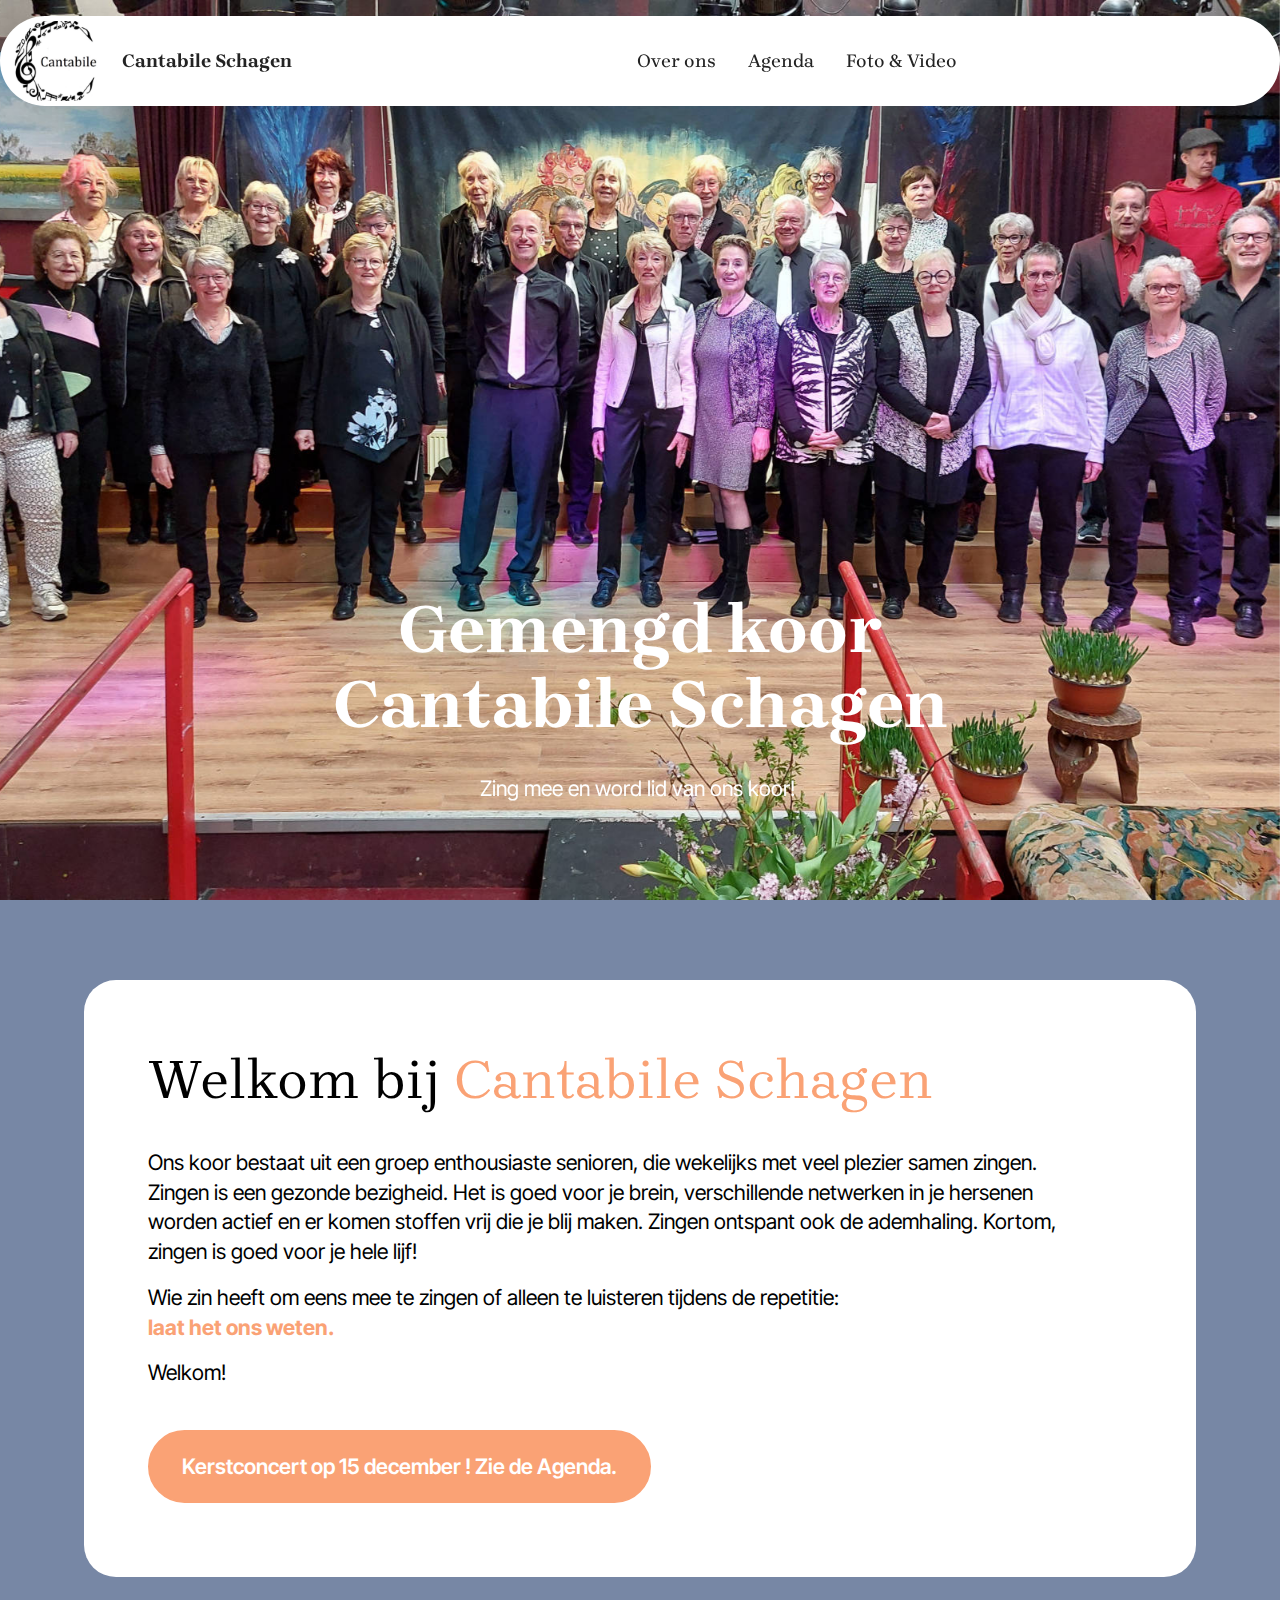
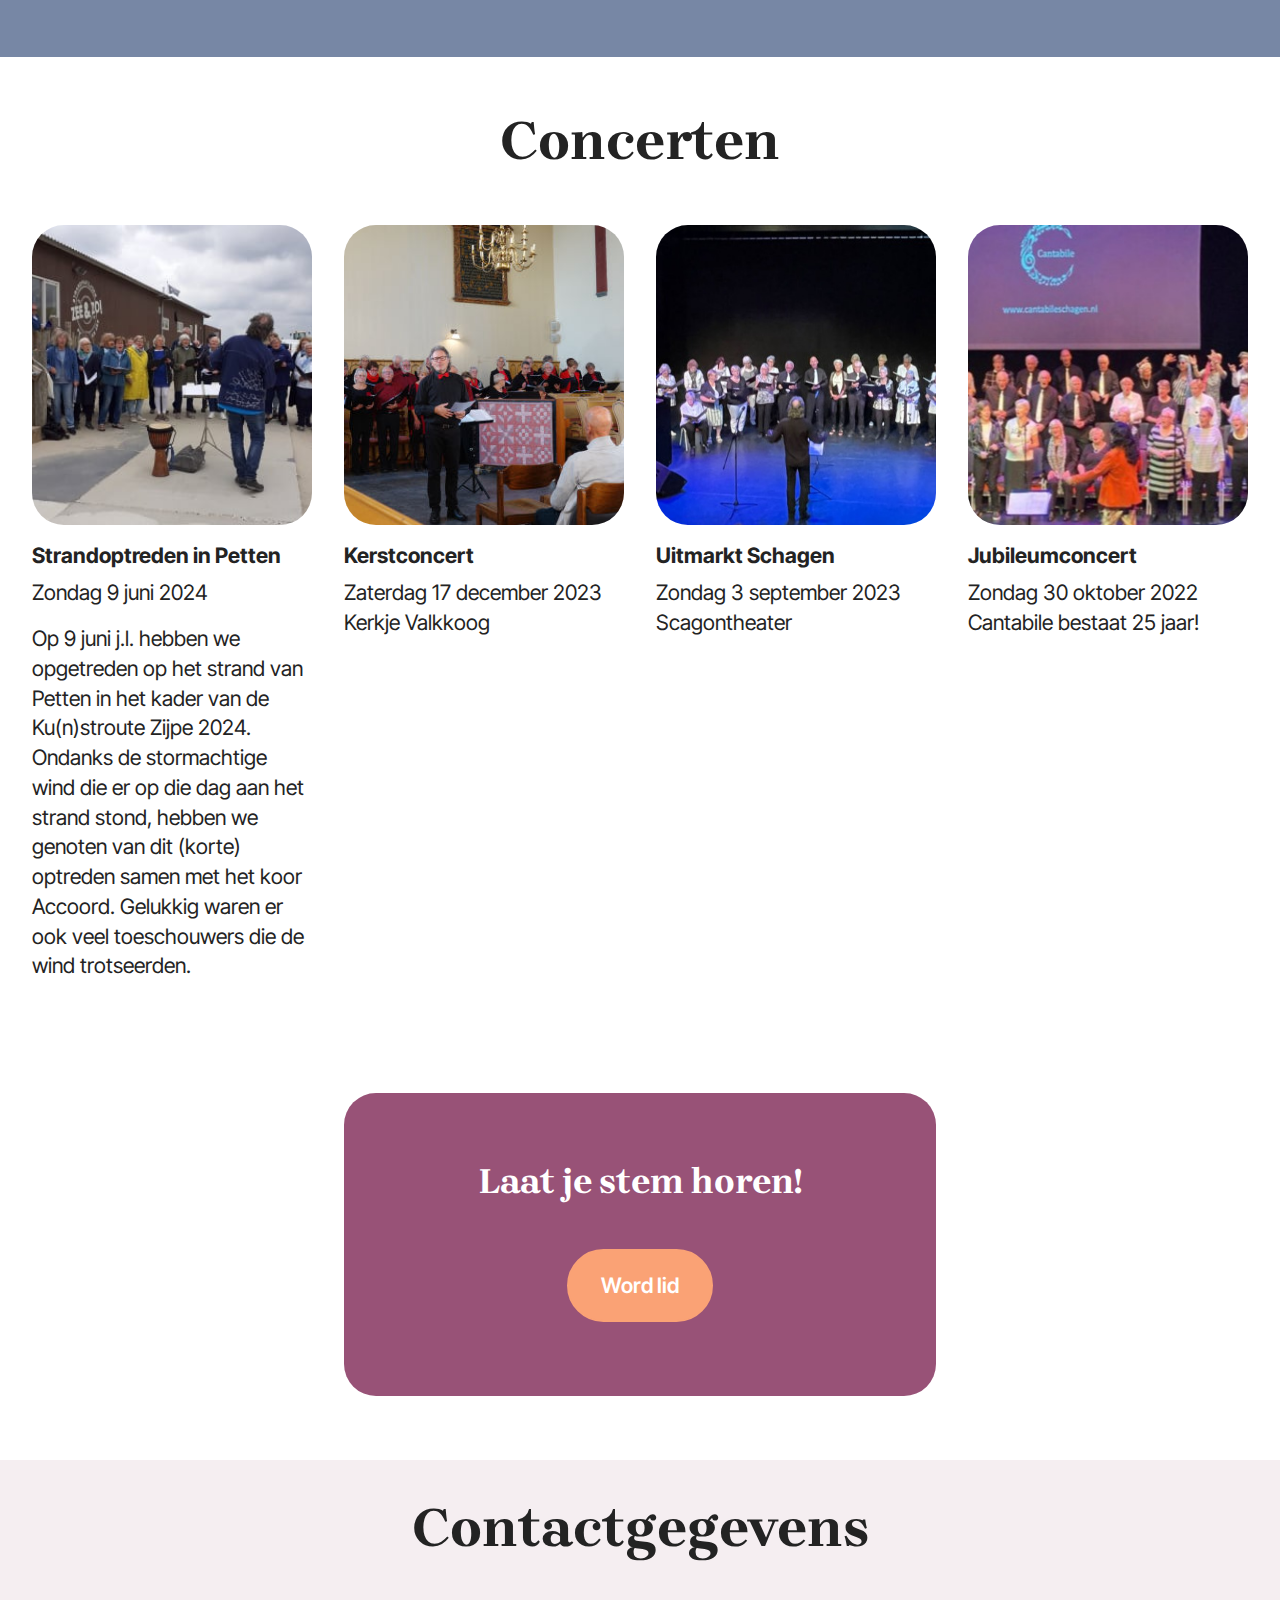
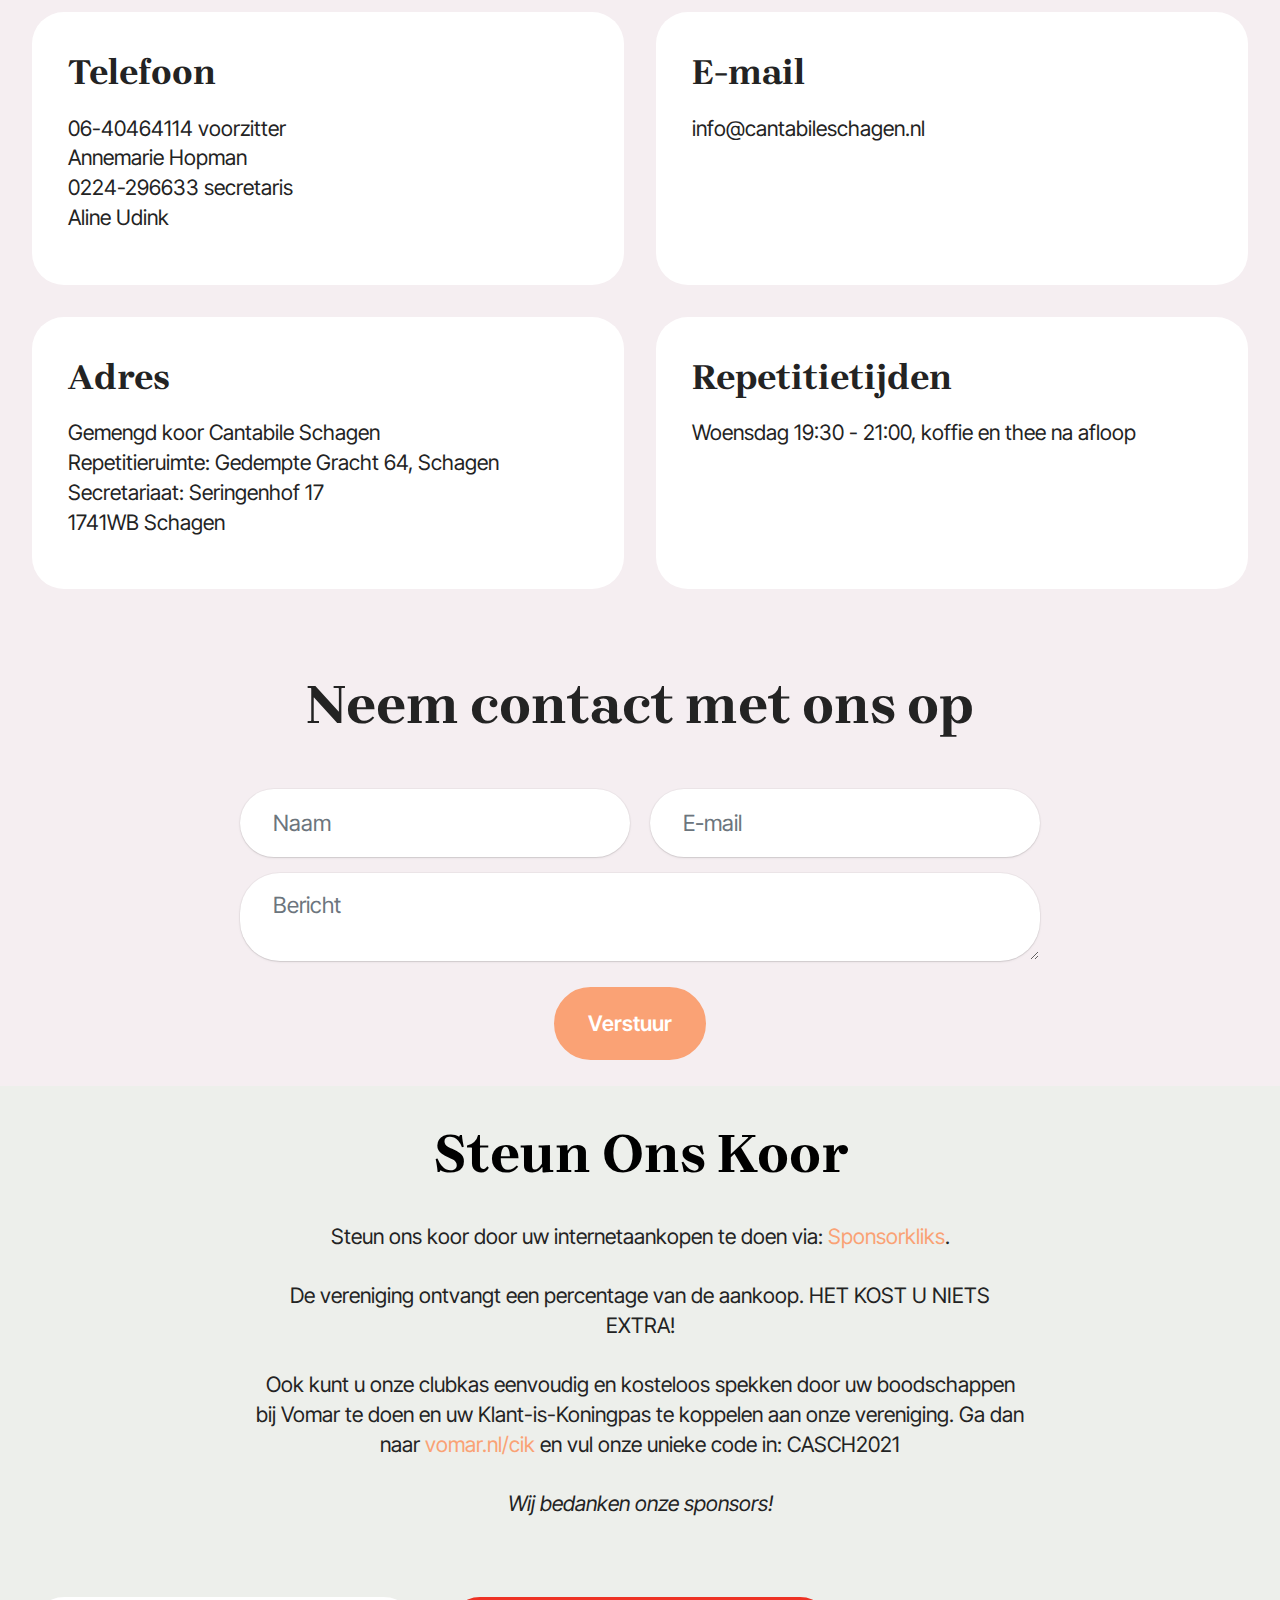
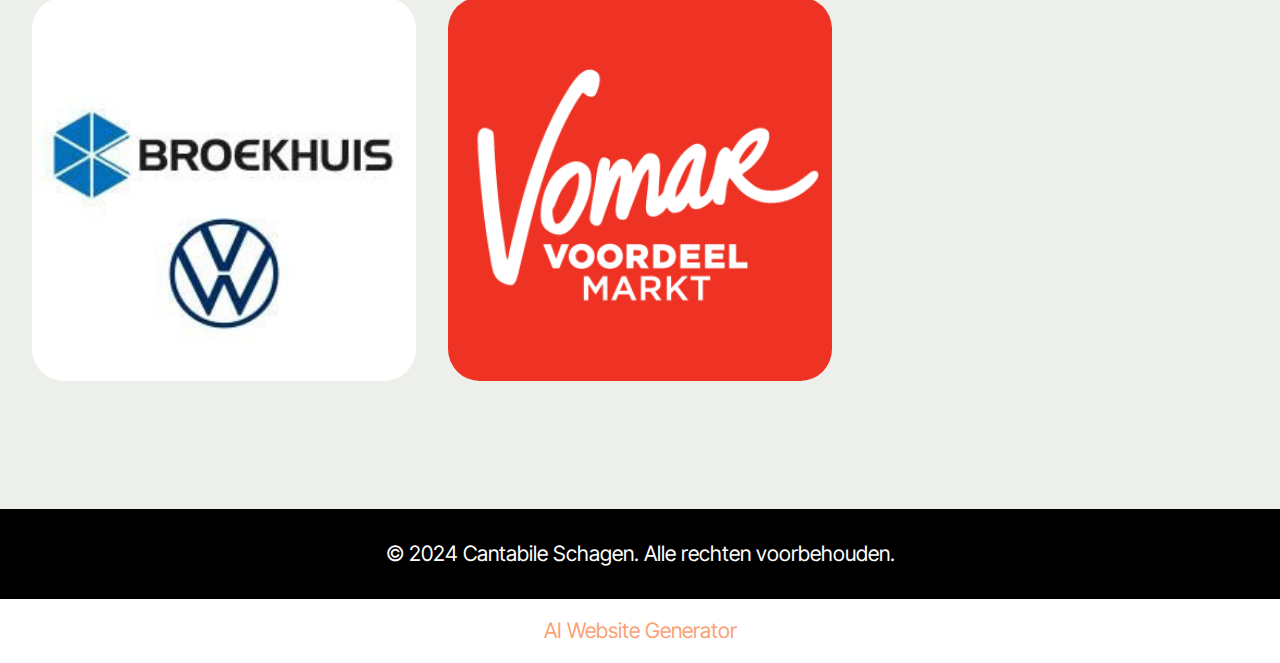
==== commit a230cdfe: "create github pages" ====
--- a/index.html
+++ b/index.html
@@ -22,7 +22,7 @@
   <noscript><link rel="stylesheet" href="https://fonts.googleapis.com/css2?family=Brygada+1918:wght@400;700&display=swap&display=swap"></noscript>
   <link rel="preload" href="https://fonts.googleapis.com/css?family=Inter+Tight:100,200,300,400,500,600,700,800,900,100i,200i,300i,400i,500i,600i,700i,800i,900i&display=swap" as="style" onload="this.onload=null;this.rel='stylesheet'">
   <noscript><link rel="stylesheet" href="https://fonts.googleapis.com/css?family=Inter+Tight:100,200,300,400,500,600,700,800,900,100i,200i,300i,400i,500i,600i,700i,800i,900i&display=swap"></noscript>
-  <link rel="preload" as="style" href="assets/mobirise/css/mbr-additional.css?v=j7DWX5"><link rel="stylesheet" href="assets/mobirise/css/mbr-additional.css?v=j7DWX5" type="text/css">
+  <link rel="preload" as="style" href="assets/mobirise/css/mbr-additional.css?v=u9sFIc"><link rel="stylesheet" href="assets/mobirise/css/mbr-additional.css?v=u9sFIc" type="text/css">
 
   
   
@@ -300,7 +300,7 @@
         </div>
         <div class="row justify-content-center">
             <div class="col-lg-8 mx-auto mbr-form" data-form-type="formoid">
-                <form action="https://mobirise.eu/" method="POST" class="mbr-form form-with-styler" data-form-title="Form Name"><input type="hidden" name="email" data-form-email="true" value="EAkxWMgr1pHuhGAAaWJa/J26SA01H5wrVRNR0w+t/TyRmuhe/9QwJpFV8n6yJeQuz40N9g/WFjFLYlE3xRs9ObBn9C4m5o38mcA0DNRTxyFVDVHUr84c4/KrGJo2E48Y">
+                <form action="https://mobirise.eu/" method="POST" class="mbr-form form-with-styler" data-form-title="Form Name"><input type="hidden" name="email" data-form-email="true" value="DBLpjg1rFK35ZSBeAvqV8dBQvevXhHL0txegZOG48ptVpY2tZ1ourRoXne6t94EU2EuRjeTgQ+p91GU7ZkMTY9/47TtKF33x9kkv2hcJNnx5GWn8juimOLEooh0yR/Ty">
                     <div class="row">
                         <div hidden="hidden" data-form-alert="" class="alert alert-success col-12">Bedankt voor het invullen van het formulier!</div>
                         <div hidden="hidden" data-form-alert-danger="" class="alert alert-danger col-12">
@@ -377,7 +377,7 @@
             </div>
         </div>
     </div>
-</section><section class="display-7" style="padding: 0;align-items: center;justify-content: center;flex-wrap: wrap;    align-content: center;display: flex;position: relative;height: 4rem;"><a href="https://mobiri.se/3371521" style="flex: 1 1;height: 4rem;position: absolute;width: 100%;z-index: 1;"><img alt="" style="height: 4rem;" src="[data-uri]"></a><p style="margin: 0;text-align: center;" class="display-7">&#8204;</p><a style="z-index:1" href="https://mobirise.com/drag-drop-website-builder.html">Drag and Drop Website Builder</a></section><script src="assets/bootstrap/js/bootstrap.bundle.min.js"></script>  <script src="assets/parallax/jarallax.js"></script>  <script src="assets/smoothscroll/smooth-scroll.js"></script>  <script src="assets/ytplayer/index.js"></script>  <script src="assets/dropdown/js/navbar-dropdown.js"></script>  <script src="assets/theme/js/script.js"></script>  <script src="assets/formoid/formoid.min.js"></script>  
+</section><section class="display-7" style="padding: 0;align-items: center;justify-content: center;flex-wrap: wrap;    align-content: center;display: flex;position: relative;height: 4rem;"><a href="https://mobiri.se/3371521" style="flex: 1 1;height: 4rem;position: absolute;width: 100%;z-index: 1;"><img alt="" style="height: 4rem;" src="[data-uri]"></a><p style="margin: 0;text-align: center;" class="display-7">&#8204;</p><a style="z-index:1" href="https://mobirise.com/builder/ai-website-generator.html">AI Website Generator</a></section><script src="assets/bootstrap/js/bootstrap.bundle.min.js"></script>  <script src="assets/parallax/jarallax.js"></script>  <script src="assets/smoothscroll/smooth-scroll.js"></script>  <script src="assets/ytplayer/index.js"></script>  <script src="assets/dropdown/js/navbar-dropdown.js"></script>  <script src="assets/theme/js/script.js"></script>  <script src="assets/formoid/formoid.min.js"></script>  
   
   
 </body>
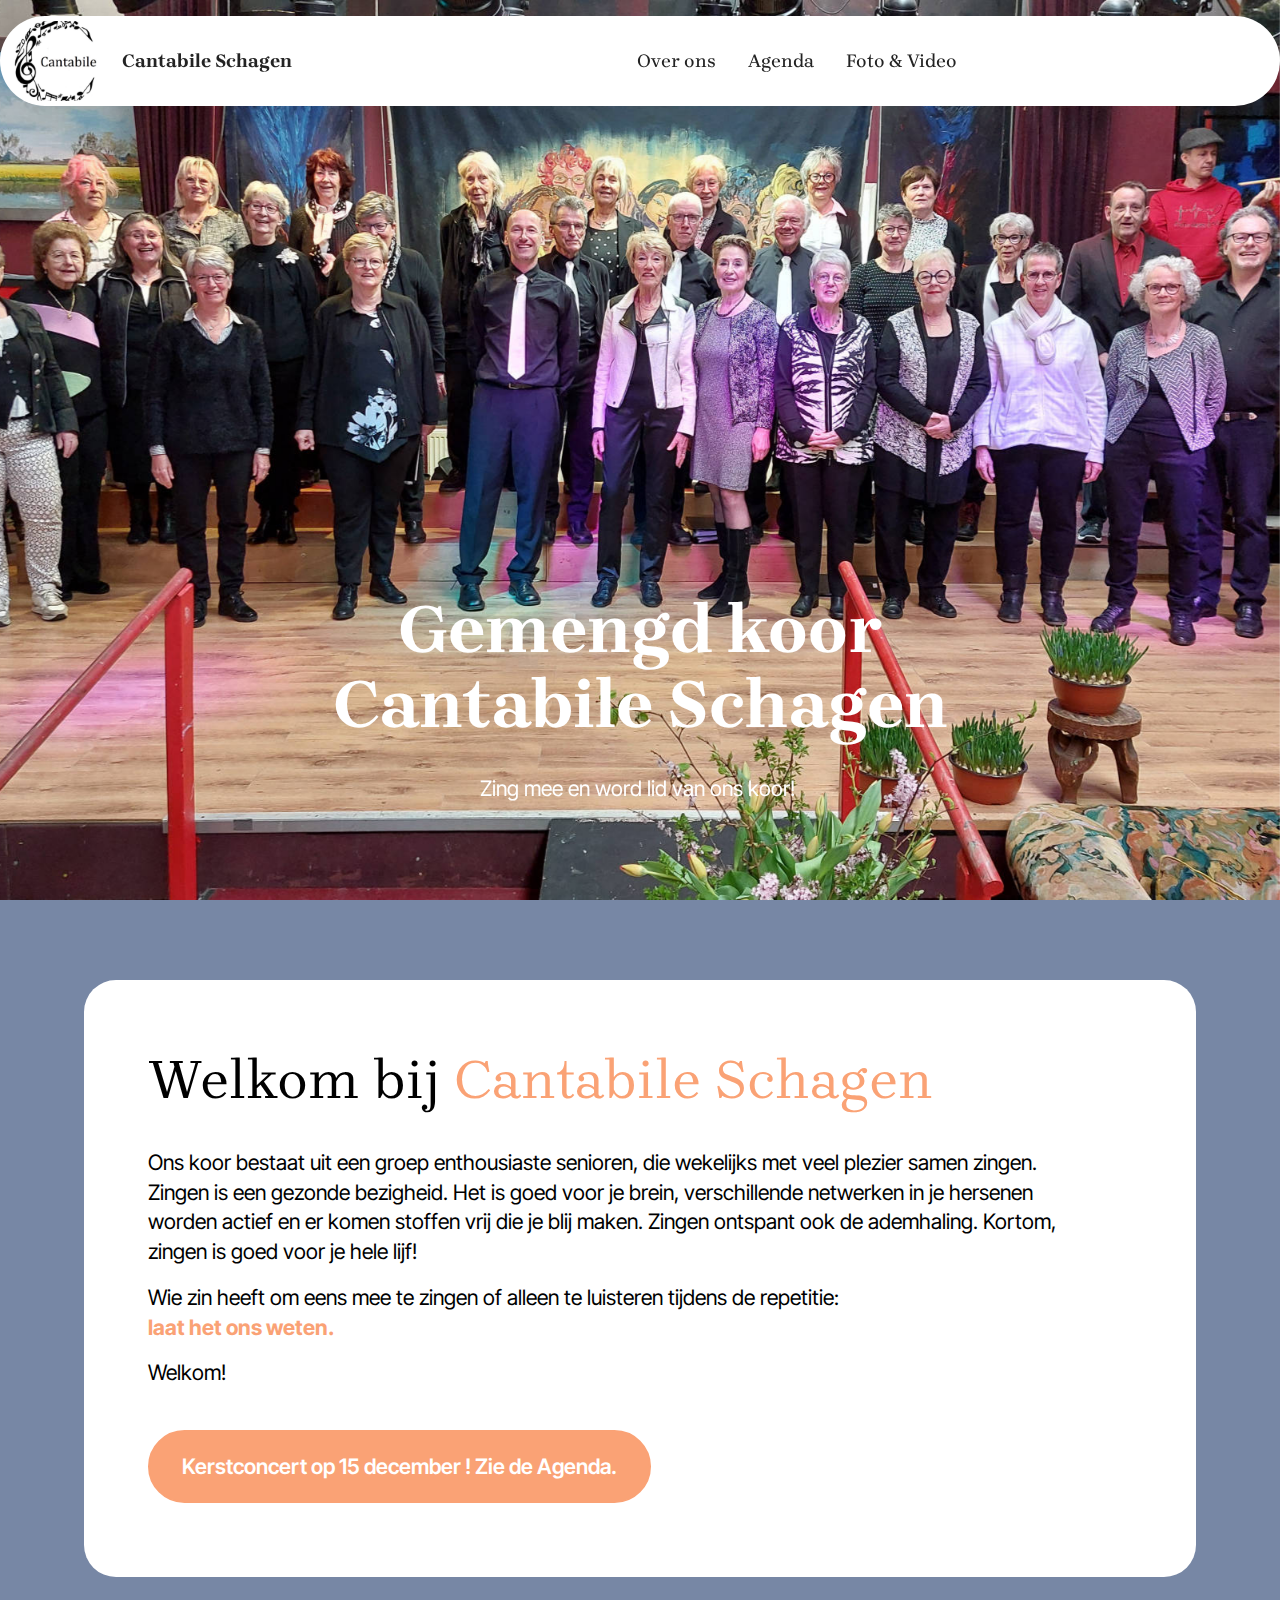
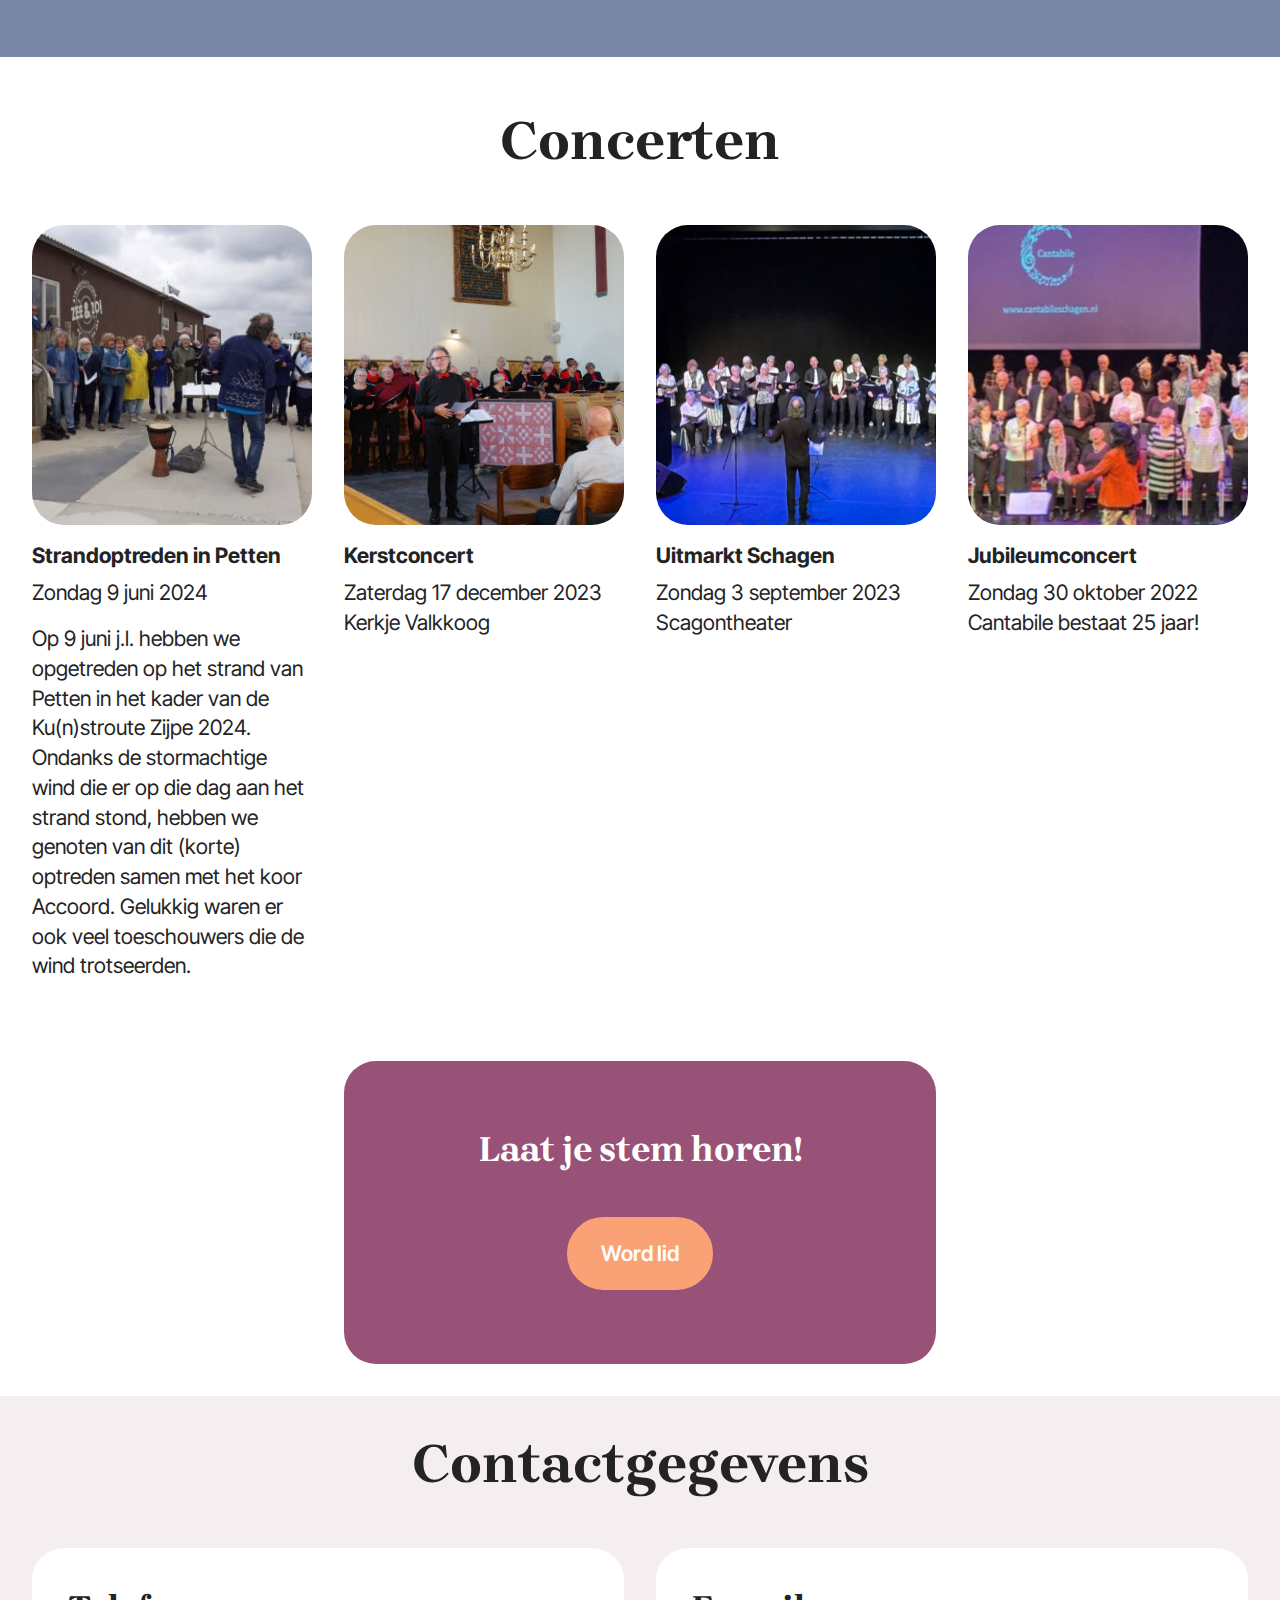
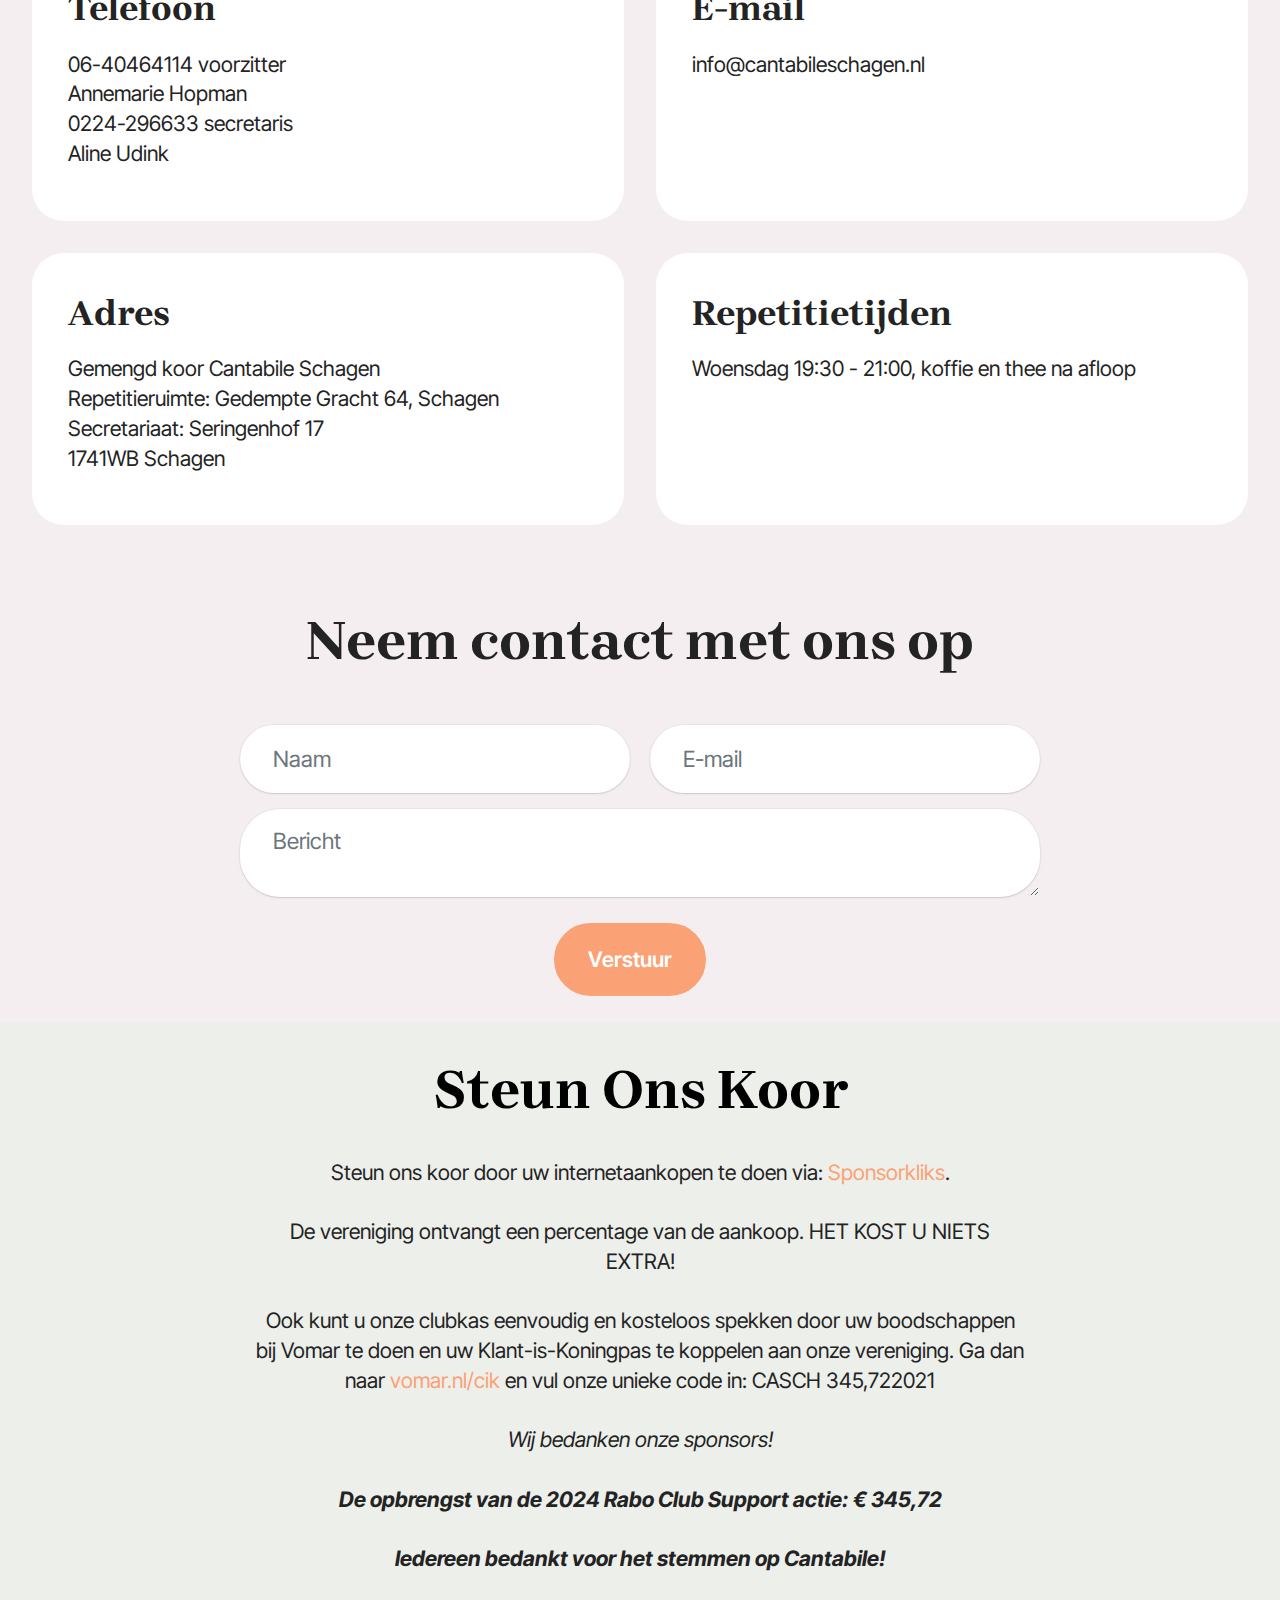
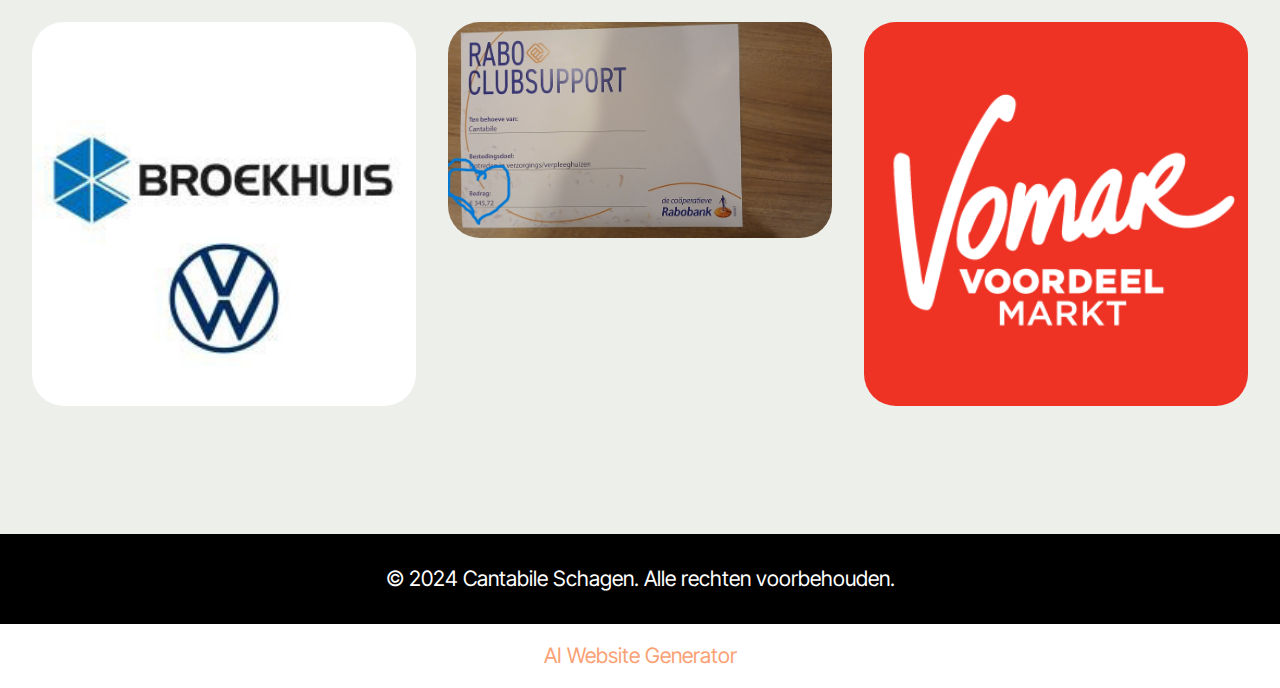
==== commit ea3278f6: "create github pages" ====
--- a/index.html
+++ b/index.html
@@ -22,7 +22,7 @@
   <noscript><link rel="stylesheet" href="https://fonts.googleapis.com/css2?family=Brygada+1918:wght@400;700&display=swap&display=swap"></noscript>
   <link rel="preload" href="https://fonts.googleapis.com/css?family=Inter+Tight:100,200,300,400,500,600,700,800,900,100i,200i,300i,400i,500i,600i,700i,800i,900i&display=swap" as="style" onload="this.onload=null;this.rel='stylesheet'">
   <noscript><link rel="stylesheet" href="https://fonts.googleapis.com/css?family=Inter+Tight:100,200,300,400,500,600,700,800,900,100i,200i,300i,400i,500i,600i,700i,800i,900i&display=swap"></noscript>
-  <link rel="preload" as="style" href="assets/mobirise/css/mbr-additional.css?v=u9sFIc"><link rel="stylesheet" href="assets/mobirise/css/mbr-additional.css?v=u9sFIc" type="text/css">
+  <link rel="preload" as="style" href="assets/mobirise/css/mbr-additional.css?v=tuCm0H"><link rel="stylesheet" href="assets/mobirise/css/mbr-additional.css?v=tuCm0H" type="text/css">
 
   
   
@@ -300,7 +300,7 @@
         </div>
         <div class="row justify-content-center">
             <div class="col-lg-8 mx-auto mbr-form" data-form-type="formoid">
-                <form action="https://mobirise.eu/" method="POST" class="mbr-form form-with-styler" data-form-title="Form Name"><input type="hidden" name="email" data-form-email="true" value="DBLpjg1rFK35ZSBeAvqV8dBQvevXhHL0txegZOG48ptVpY2tZ1ourRoXne6t94EU2EuRjeTgQ+p91GU7ZkMTY9/47TtKF33x9kkv2hcJNnx5GWn8juimOLEooh0yR/Ty">
+                <form action="https://mobirise.eu/" method="POST" class="mbr-form form-with-styler" data-form-title="Form Name"><input type="hidden" name="email" data-form-email="true" value="jCAfGskoxgeYcWsfG7I7oYUhJ0pUnIBtrG9YfKCF8swgKXo7GO5pGCmMgrOQAVkdrVer4tz+vIp7Is99NqG2oIj4Fi6zkeMVjcGcKZGn3VRLY+fKtnKT/iN5EBgKyQOx">
                     <div class="row">
                         <div hidden="hidden" data-form-alert="" class="alert alert-success col-12">Bedankt voor het invullen van het formulier!</div>
                         <div hidden="hidden" data-form-alert-danger="" class="alert alert-danger col-12">
@@ -335,7 +335,7 @@
                     <h4 class="mbr-section-title mbr-fonts-style align-center mb-0 display-2">
                         <strong>Steun Ons Koor</strong>
                     </h4>
-                    <h5 class="mbr-section-subtitle mbr-fonts-style align-center mt-4 mb-0 display-7">Steun ons koor door uw internetaankopen te doen via:&nbsp;<a href="http://www.sponsorkliks.com/winkels.php?club=7577" class="text-primary" target="_blank" style="font-size: calc(1.14rem + 0.26 * ((100vw - 62rem) / 25));">Sponsorkliks</a><span style="font-size: calc(1.14rem + 0.26 * ((100vw - 62rem) / 25));">.</span><br><span style="font-size: calc(1.14rem + 0.26 * ((100vw - 62rem) / 25));"><br></span><span style="font-size: calc(1.14rem + 0.26 * ((100vw - 62rem) / 25));">De vereniging ontvangt een percentage van de aankoop. HET KOST U NIETS EXTRA!</span><br><br><div>Ook kunt u onze clubkas eenvoudig en kosteloos spekken door uw boodschappen bij Vomar te doen en uw Klant-is-Koningpas te koppelen aan onze vereniging. Ga dan naar <a href="http://vomar.nl/cik" class="text-primary" target="_blank">vomar.nl/cik</a> en vul onze unieke code in: CASCH2021</div><div><br></div><div><em>Wij bedanken onze sponsors!</em></div><div><br></div></h5>
+                    <h5 class="mbr-section-subtitle mbr-fonts-style align-center mt-4 mb-0 display-7">Steun ons koor door uw internetaankopen te doen via:&nbsp;<a href="http://www.sponsorkliks.com/winkels.php?club=7577" class="text-primary" target="_blank" style="font-size: calc(1.14rem + 0.26 * ((100vw - 62rem) / 25));">Sponsorkliks</a><span style="font-size: calc(1.14rem + 0.26 * ((100vw - 62rem) / 25));">.</span><br><span style="font-size: calc(1.14rem + 0.26 * ((100vw - 62rem) / 25));"><br></span><span style="font-size: calc(1.14rem + 0.26 * ((100vw - 62rem) / 25));">De vereniging ontvangt een percentage van de aankoop. HET KOST U NIETS EXTRA!</span><br><br><div>Ook kunt u onze clubkas eenvoudig en kosteloos spekken door uw boodschappen bij Vomar te doen en uw Klant-is-Koningpas te koppelen aan onze vereniging. Ga dan naar <a href="http://vomar.nl/cik" class="text-primary" target="_blank">vomar.nl/cik</a> en vul onze unieke code in: CASCH 345,722021</div><div><br></div><div><em>Wij bedanken onze sponsors!</em></div><br><div><em><strong>De opbrengst van de 2024 Rabo Club Support actie: € 345,72</strong></em></div><strong><br></strong><div><em><strong>Iedereen bedankt voor het stemmen op Cantabile!</strong></em></div></h5>
                 </div>
             </div>
         </div>
@@ -352,7 +352,14 @@
             </div><div class="item features-image col-12 col-md-6 col-sm-6 col-lg-4">
                 <div class="item-wrapper">
                     <div class="">
-                        <a href="https://vomar.nl"><img src="assets/images/vomar-logo-wit-op-rood-353x353.png" alt="Mobirise Website Builder" title="" data-slide-to="1" data-bs-slide-to="1"></a>
+                        <a href="https://vomar.nl"><img src="assets/images/20241023-191847-4080x2296.jpeg" alt="Mobirise Website Builder" title="" data-slide-to="1" data-bs-slide-to="1"></a>
+                    </div>
+                    
+                </div>
+            </div><div class="item features-image col-12 col-md-6 col-sm-6 col-lg-4">
+                <div class="item-wrapper">
+                    <div class="">
+                        <a href="https://vomar.nl"><img src="assets/images/vomar-logo-wit-op-rood-353x353.png" alt="Mobirise Website Builder" title="" data-slide-to="2" data-bs-slide-to="2"></a>
                     </div>
                     
                 </div>
--- a/assets/mobirise/css/mbr-additional.css
+++ b/assets/mobirise/css/mbr-additional.css
@@ -1475,8 +1475,8 @@
   max-width: 800px;
 }
 .cid-uhQRUQ5TnM {
-  padding-top: 4rem;
-  padding-bottom: 4rem;
+  padding-top: 2rem;
+  padding-bottom: 2rem;
   background-image: url("https://r.mobirisesite.com/549985/assets/images/photo-1635161594624-b08ae11ec40b.jpeg");
 }
 .cid-uhQRUQ5TnM .mbr-fallback-image.disabled {
--- a/assets/mobirise/css/mbr-additional.css
+++ b/assets/mobirise/css/mbr-additional.css
@@ -1475,8 +1475,8 @@
   max-width: 800px;
 }
 .cid-uhQRUQ5TnM {
-  padding-top: 4rem;
-  padding-bottom: 4rem;
+  padding-top: 2rem;
+  padding-bottom: 2rem;
   background-image: url("https://r.mobirisesite.com/549985/assets/images/photo-1635161594624-b08ae11ec40b.jpeg");
 }
 .cid-uhQRUQ5TnM .mbr-fallback-image.disabled {
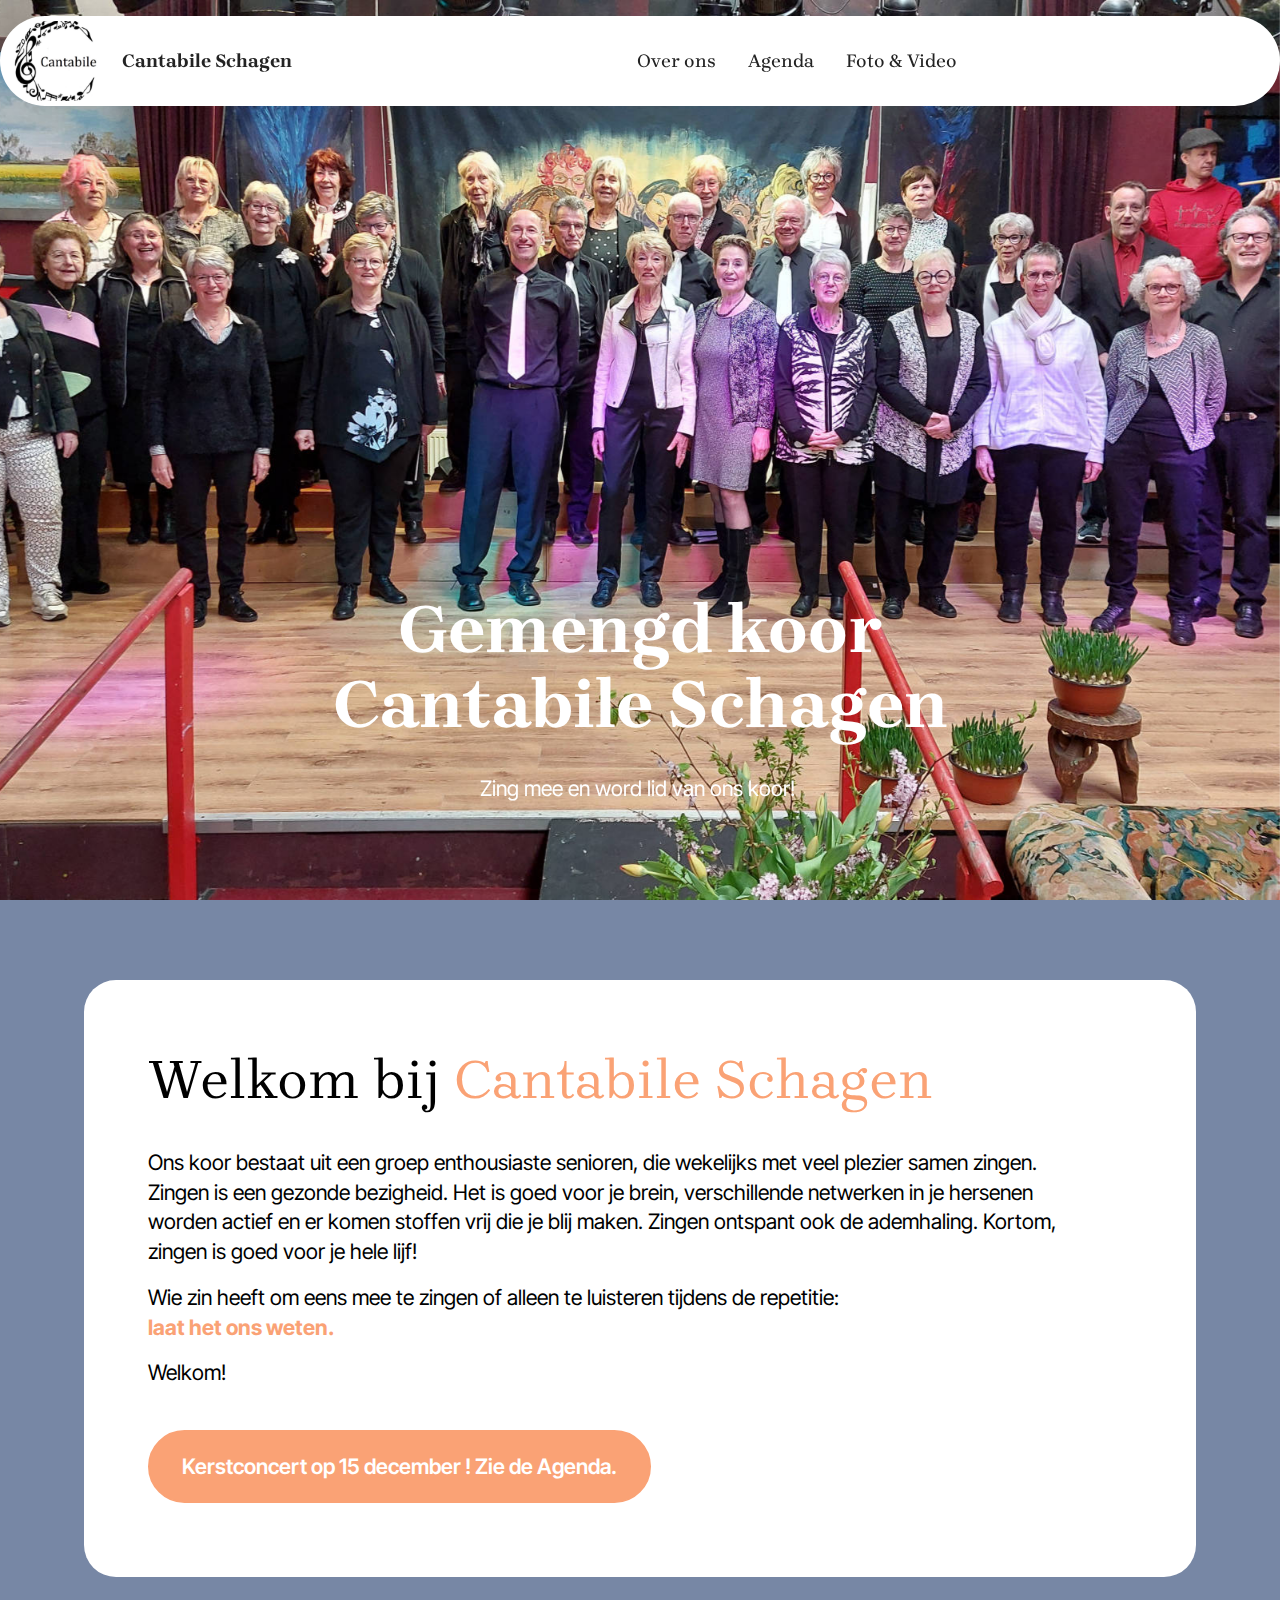
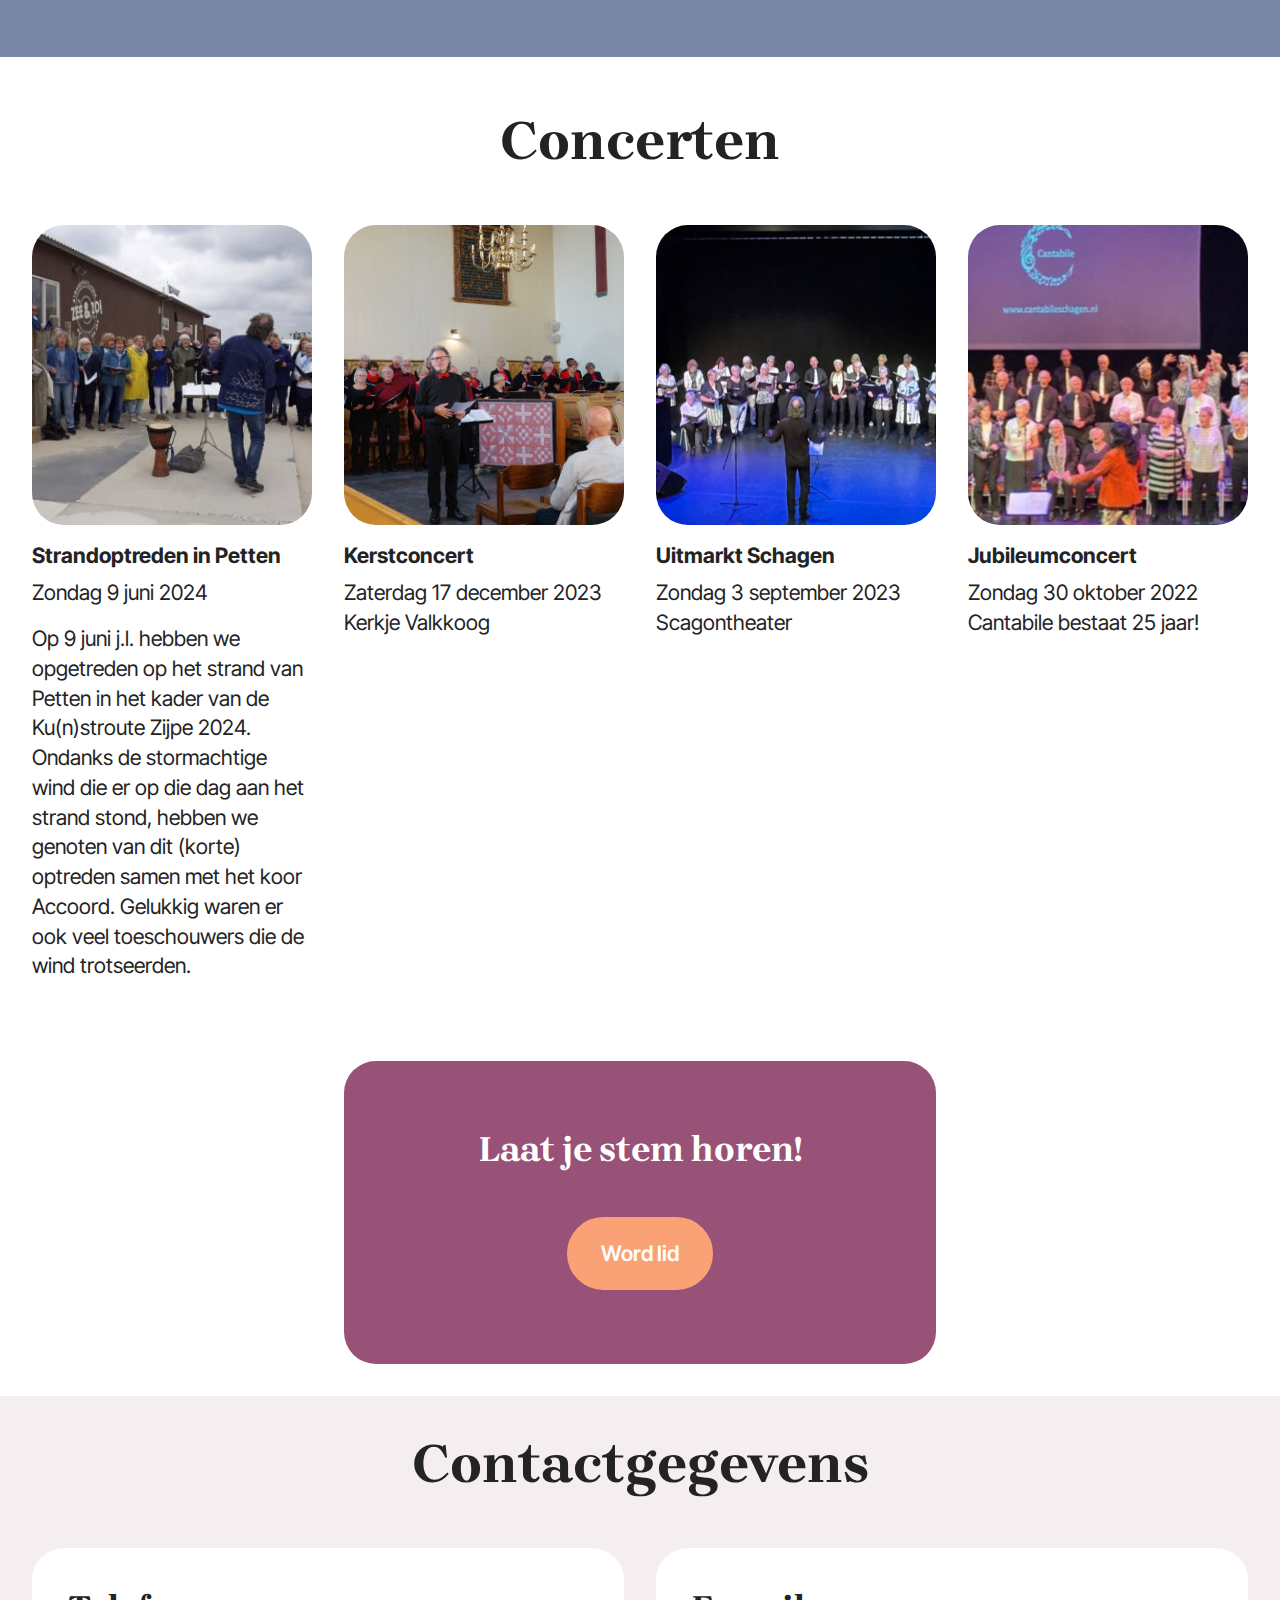
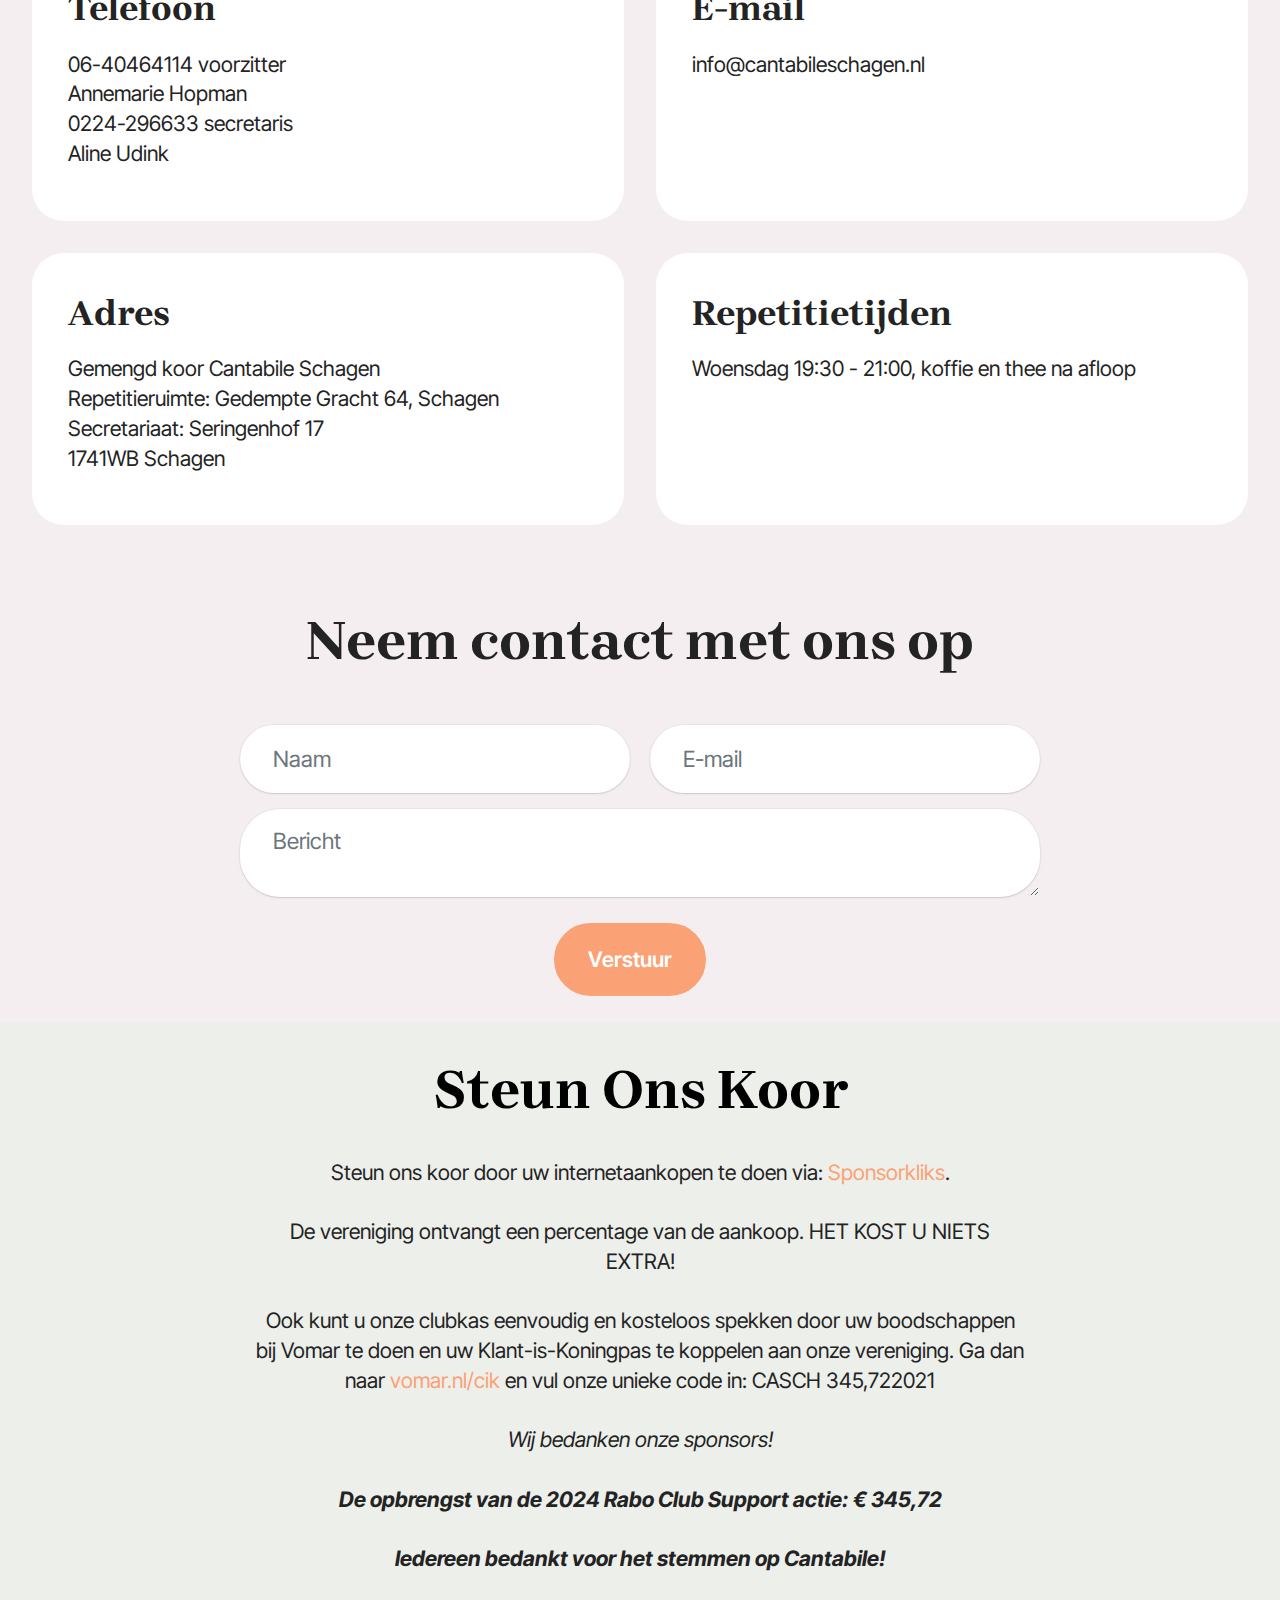
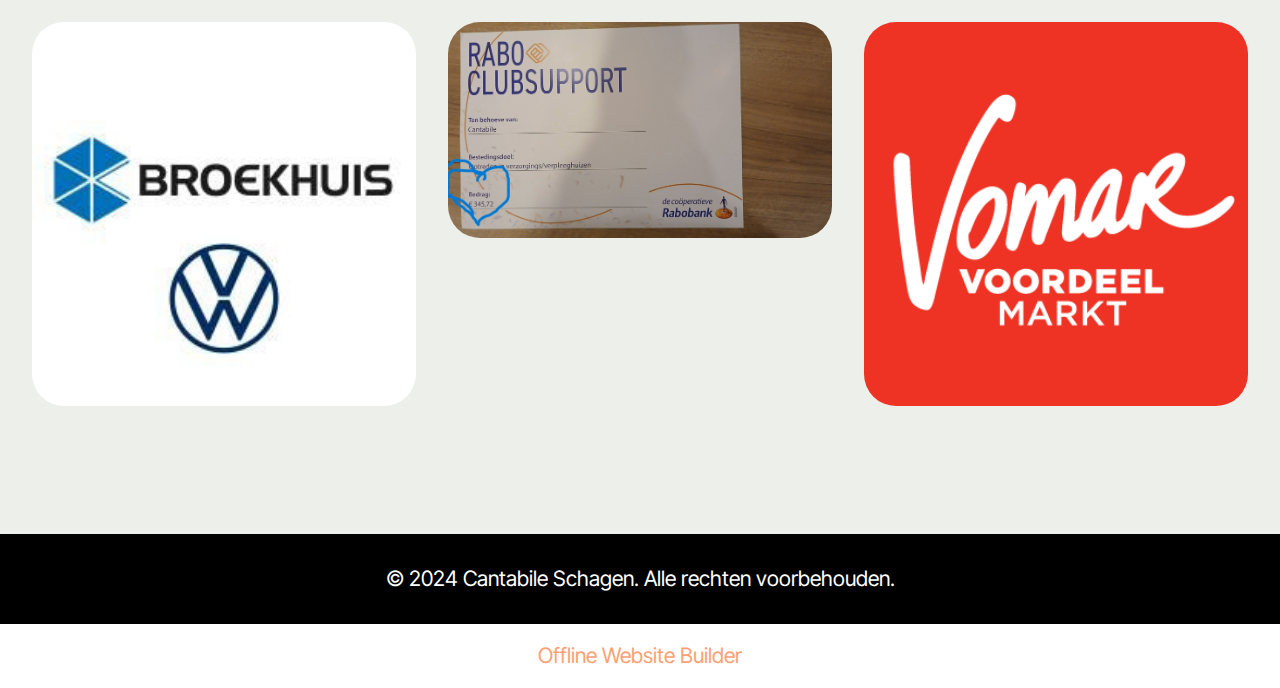
==== commit 2dc18722: "create github pages" ====
--- a/index.html
+++ b/index.html
@@ -22,7 +22,7 @@
   <noscript><link rel="stylesheet" href="https://fonts.googleapis.com/css2?family=Brygada+1918:wght@400;700&display=swap&display=swap"></noscript>
   <link rel="preload" href="https://fonts.googleapis.com/css?family=Inter+Tight:100,200,300,400,500,600,700,800,900,100i,200i,300i,400i,500i,600i,700i,800i,900i&display=swap" as="style" onload="this.onload=null;this.rel='stylesheet'">
   <noscript><link rel="stylesheet" href="https://fonts.googleapis.com/css?family=Inter+Tight:100,200,300,400,500,600,700,800,900,100i,200i,300i,400i,500i,600i,700i,800i,900i&display=swap"></noscript>
-  <link rel="preload" as="style" href="assets/mobirise/css/mbr-additional.css?v=tuCm0H"><link rel="stylesheet" href="assets/mobirise/css/mbr-additional.css?v=tuCm0H" type="text/css">
+  <link rel="preload" as="style" href="assets/mobirise/css/mbr-additional.css?v=D4gXt6"><link rel="stylesheet" href="assets/mobirise/css/mbr-additional.css?v=D4gXt6" type="text/css">
 
   
   
@@ -300,7 +300,7 @@
         </div>
         <div class="row justify-content-center">
             <div class="col-lg-8 mx-auto mbr-form" data-form-type="formoid">
-                <form action="https://mobirise.eu/" method="POST" class="mbr-form form-with-styler" data-form-title="Form Name"><input type="hidden" name="email" data-form-email="true" value="jCAfGskoxgeYcWsfG7I7oYUhJ0pUnIBtrG9YfKCF8swgKXo7GO5pGCmMgrOQAVkdrVer4tz+vIp7Is99NqG2oIj4Fi6zkeMVjcGcKZGn3VRLY+fKtnKT/iN5EBgKyQOx">
+                <form action="https://mobirise.eu/" method="POST" class="mbr-form form-with-styler" data-form-title="Form Name"><input type="hidden" name="email" data-form-email="true" value="a5j1JwLA5HfK+wRfowfFaZo4i3YiHjGHeFqlNQjX7EYd4/Swt9ze/xNkdSQ0ycRFgKmZVDP8Eu8sy32PJ2VAWFJ7wdBoHYFrMy46SgL/XVMj1bX/hZc8UzEzt0Ld2wJ0">
                     <div class="row">
                         <div hidden="hidden" data-form-alert="" class="alert alert-success col-12">Bedankt voor het invullen van het formulier!</div>
                         <div hidden="hidden" data-form-alert-danger="" class="alert alert-danger col-12">
@@ -352,7 +352,7 @@
             </div><div class="item features-image col-12 col-md-6 col-sm-6 col-lg-4">
                 <div class="item-wrapper">
                     <div class="">
-                        <a href="https://vomar.nl"><img src="assets/images/20241023-191847-4080x2296.jpeg" alt="Mobirise Website Builder" title="" data-slide-to="1" data-bs-slide-to="1"></a>
+                        <a href="https://vomar.nl"><img src="assets/images/20241023-191848-4080x2296.jpeg" alt="Mobirise Website Builder" title="" data-slide-to="1" data-bs-slide-to="1"></a>
                     </div>
                     
                 </div>
@@ -384,7 +384,7 @@
             </div>
         </div>
     </div>
-</section><section class="display-7" style="padding: 0;align-items: center;justify-content: center;flex-wrap: wrap;    align-content: center;display: flex;position: relative;height: 4rem;"><a href="https://mobiri.se/3371521" style="flex: 1 1;height: 4rem;position: absolute;width: 100%;z-index: 1;"><img alt="" style="height: 4rem;" src="[data-uri]"></a><p style="margin: 0;text-align: center;" class="display-7">&#8204;</p><a style="z-index:1" href="https://mobirise.com/builder/ai-website-generator.html">AI Website Generator</a></section><script src="assets/bootstrap/js/bootstrap.bundle.min.js"></script>  <script src="assets/parallax/jarallax.js"></script>  <script src="assets/smoothscroll/smooth-scroll.js"></script>  <script src="assets/ytplayer/index.js"></script>  <script src="assets/dropdown/js/navbar-dropdown.js"></script>  <script src="assets/theme/js/script.js"></script>  <script src="assets/formoid/formoid.min.js"></script>  
+</section><section class="display-7" style="padding: 0;align-items: center;justify-content: center;flex-wrap: wrap;    align-content: center;display: flex;position: relative;height: 4rem;"><a href="https://mobiri.se/3371521" style="flex: 1 1;height: 4rem;position: absolute;width: 100%;z-index: 1;"><img alt="" style="height: 4rem;" src="[data-uri]"></a><p style="margin: 0;text-align: center;" class="display-7">&#8204;</p><a style="z-index:1" href="https://mobirise.com/offline-website-builder.html">Offline Website Builder</a></section><script src="assets/bootstrap/js/bootstrap.bundle.min.js"></script>  <script src="assets/parallax/jarallax.js"></script>  <script src="assets/smoothscroll/smooth-scroll.js"></script>  <script src="assets/ytplayer/index.js"></script>  <script src="assets/dropdown/js/navbar-dropdown.js"></script>  <script src="assets/theme/js/script.js"></script>  <script src="assets/formoid/formoid.min.js"></script>  
   
   
 </body>
